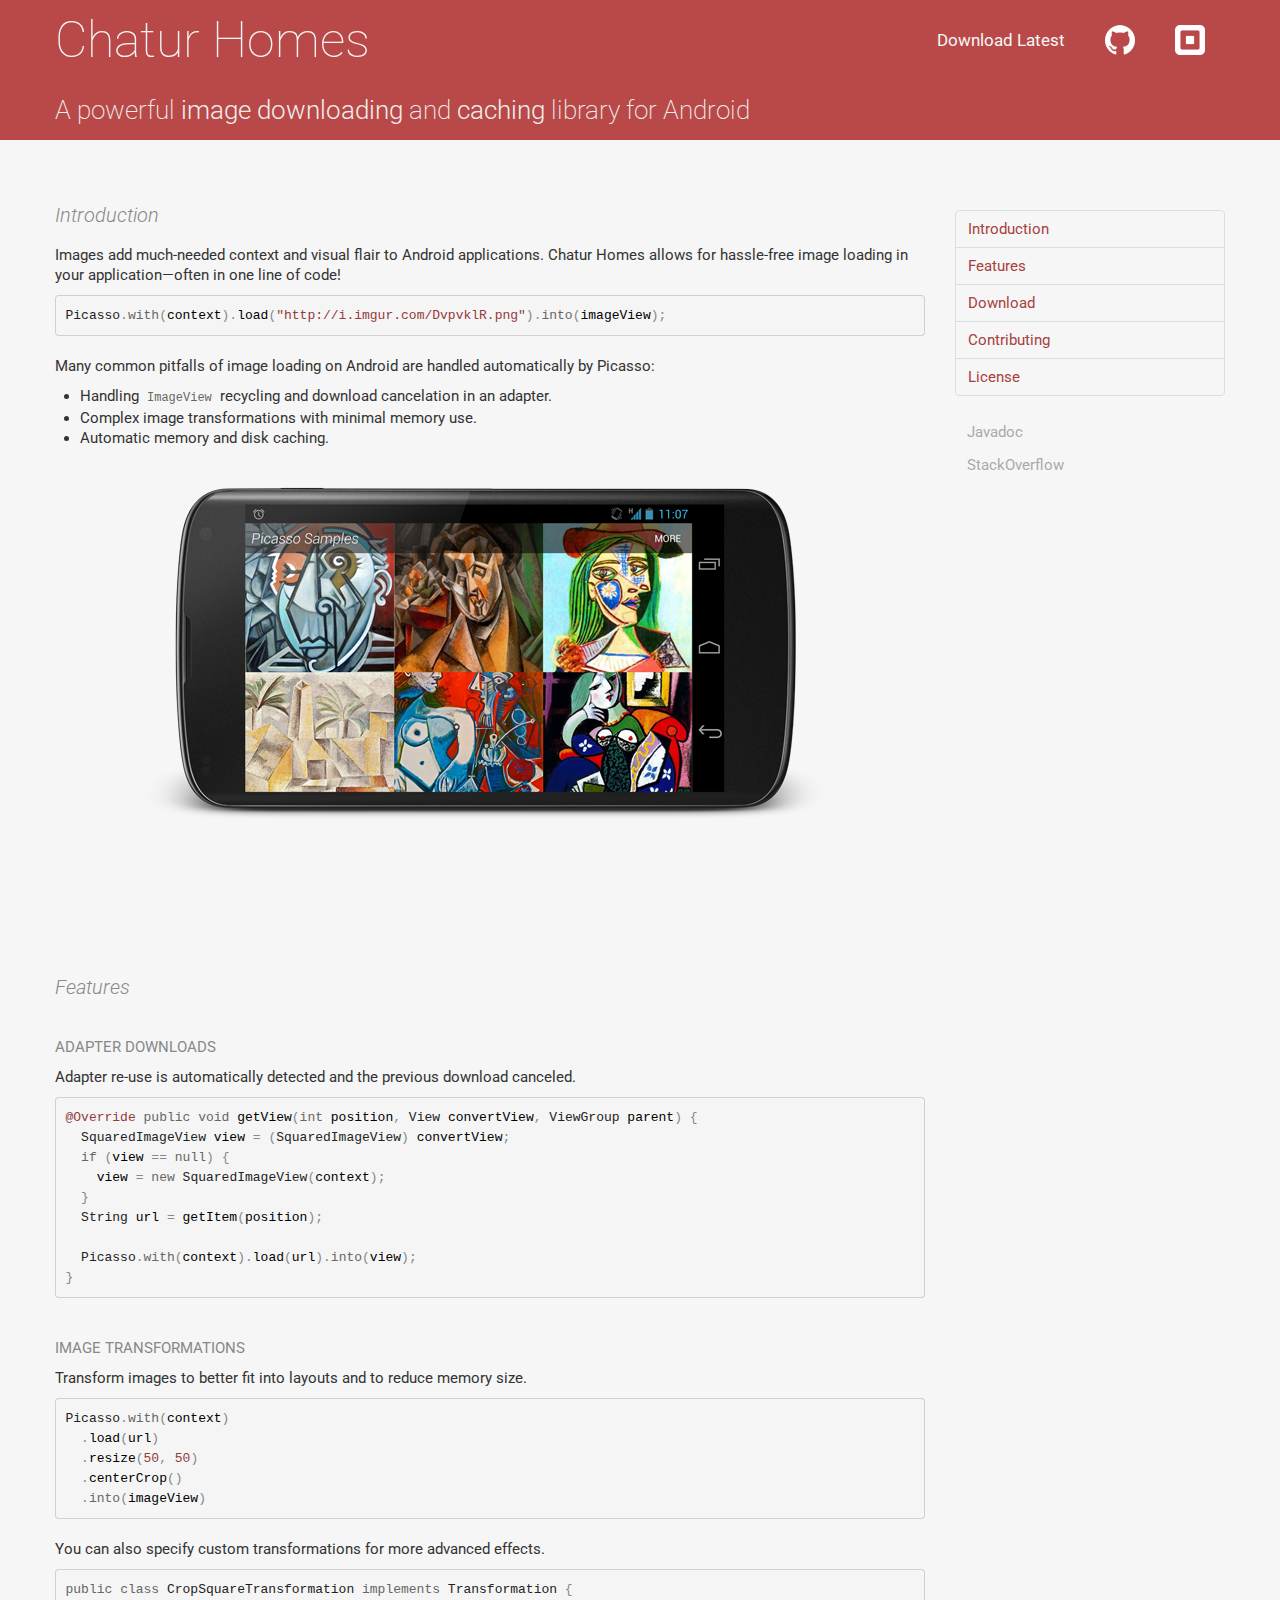
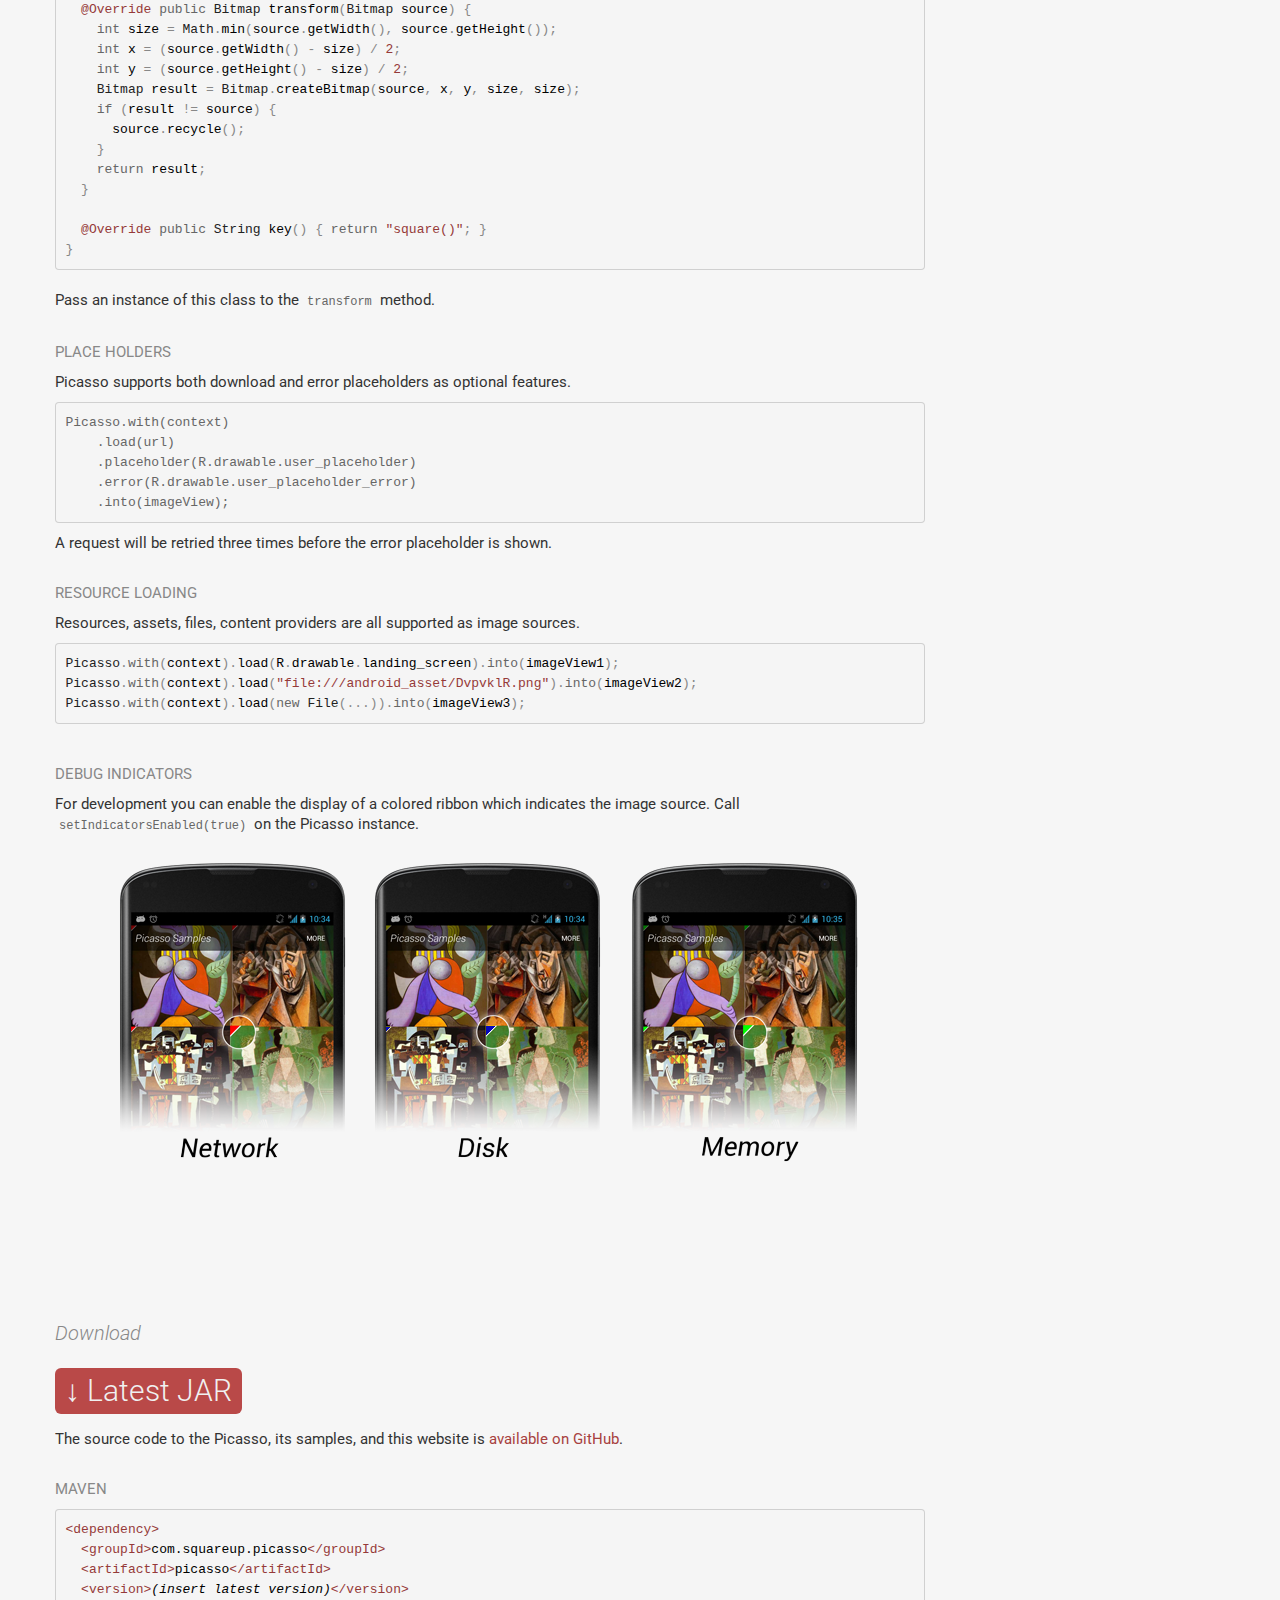
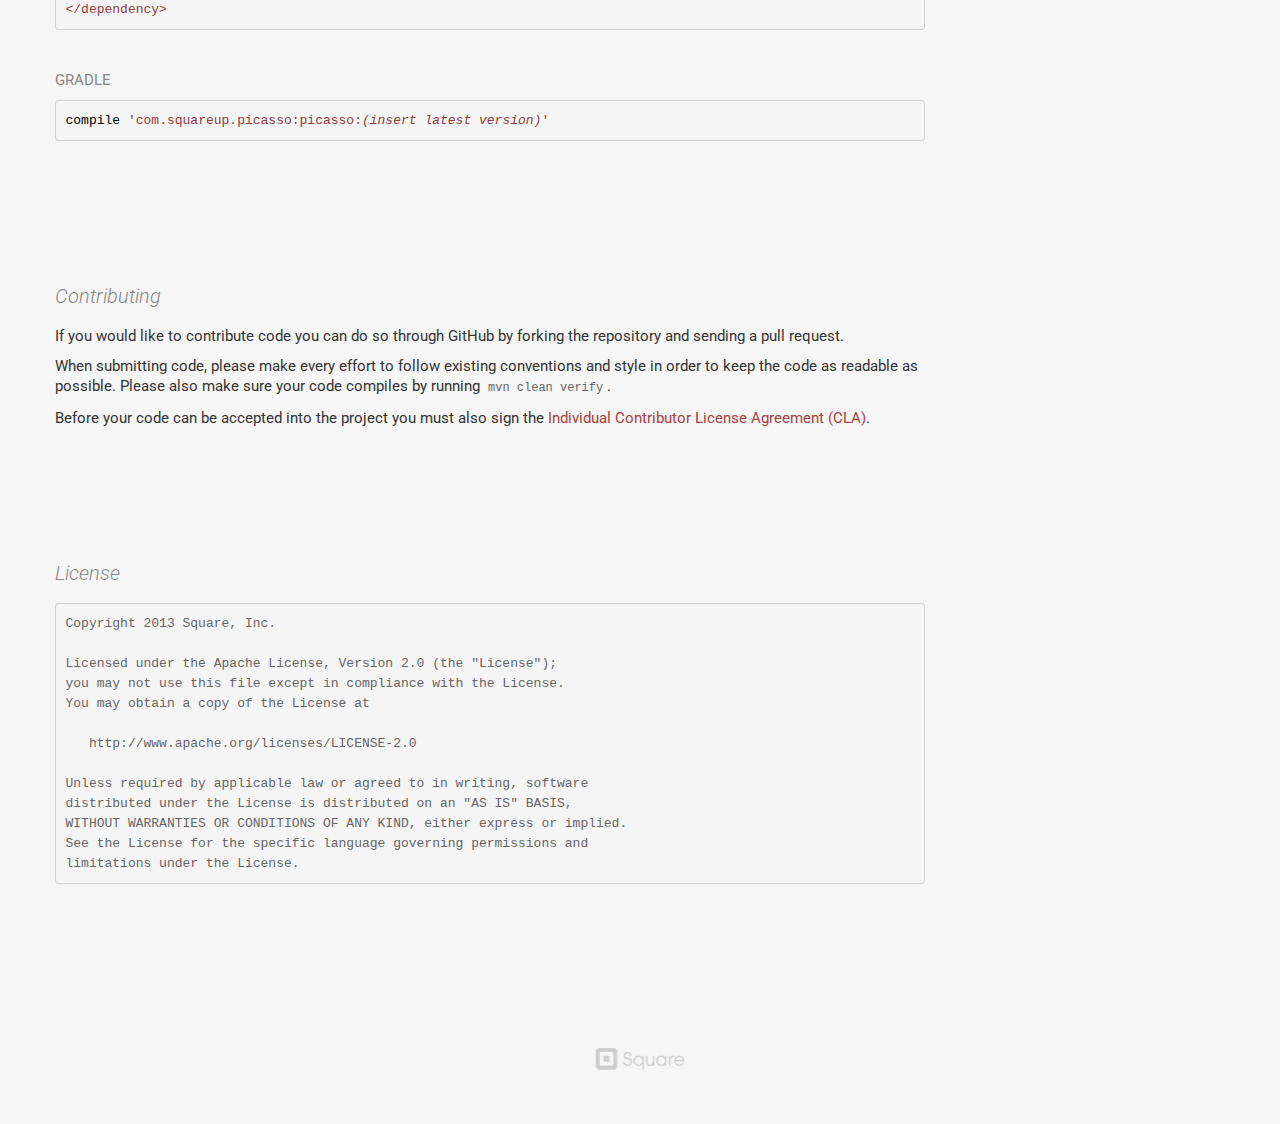
==== index.html @ 468bf944 "Text changes" ====
<!DOCTYPE html>
<html lang="en">
  <head>
    <meta charset="utf-8">
    <title>Chatur Homes</title>
    <meta name="viewport" content="width=device-width, initial-scale=1.0">
    <meta name="description" content="Home automation and home security Integrator in Bangalore">
    <link href="static/bootstrap-combined.min.css" rel="stylesheet">
    <link href="static/app.css" rel="stylesheet">
    <link href="static/app-theme.css" rel="stylesheet">
    <link href="http://fonts.googleapis.com/css?family=Roboto:400,300italic,100,100italic,300" rel="stylesheet" type="text/css">
    <!--[if lt IE 9]><script src="static/html5shiv.min.js"></script><![endif]-->
  </head>
  <body data-target=".content-nav">
    <header>
      <div class="container">
        <div class="row">
          <div class="span5">
            <h1>Chatur Homes</h1>
          </div>
          <div class="span7">
            <menu>
              <ul>
                <li><a href="#download" class="menu download">Download <span class="version-tag">Latest</span></a></li>
                <li><a href="http://github.com/square/Chatur Homes" data-title="View GitHub Project" class="menu github"><img src="static/icon-github.png" alt="GitHub"/></a></li>
                <li><a href="http://square.github.io/" data-title="Square Open Source Portal" class="menu square"><img src="static/icon-square.png" alt="Square"/></a></li>
              </ul>
            </menu>
          </div>
      </div>
    </header>
    <section id="subtitle">
      <div class="container">
        <div class="row">
          <div class="span12">
            <h2>A powerful <strong>image downloading</strong> and <strong>caching</strong> library for Android</h2>
          </div>
        </div>
      </div>
    </section>
    <section id="body">
      <div class="container">
        <div class="row">
          <div class="span9">
            <h3 id="introduction">Introduction</h3>
            <p>Images add much-needed context and visual flair to Android applications. Chatur Homes allows for hassle-free image loading in your application&mdash;often in one line of code!</p>
            <pre class="prettyprint">Picasso.with(context).load("http://i.imgur.com/DvpvklR.png").into(imageView);</pre>
            <p>Many common pitfalls of image loading on Android are handled automatically by Picasso:</p>
            <ul>
              <li>Handling <code>ImageView</code> recycling and download cancelation in an adapter.</li>
              <li>Complex image transformations with minimal memory use.</li>
              <li>Automatic memory and disk caching.</li>
            </ul>
            <p class="screenshot"><img src="static/sample.png" alt="Sample application screenshot."></p>

            <h3 id="features">Features</h3>

            <h4>Adapter Downloads</h4>
            <p>Adapter re-use is automatically detected and the previous download canceled.</p>
            <pre class="prettyprint">@Override public void getView(int position, View convertView, ViewGroup parent) {
  SquaredImageView view = (SquaredImageView) convertView;
  if (view == null) {
    view = new SquaredImageView(context);
  }
  String url = getItem(position);

  Picasso.with(context).load(url).into(view);
}</pre>

            <h4>Image Transformations</h4>
            <p>Transform images to better fit into layouts and to reduce memory size.</p>
            <pre class="prettyprint">Picasso.with(context)
  .load(url)
  .resize(50, 50)
  .centerCrop()
  .into(imageView)</pre>
            <p>You can also specify custom transformations for more advanced effects.</p>
            <pre class="prettyprint">public class CropSquareTransformation implements Transformation {
  @Override public Bitmap transform(Bitmap source) {
    int size = Math.min(source.getWidth(), source.getHeight());
    int x = (source.getWidth() - size) / 2;
    int y = (source.getHeight() - size) / 2;
    Bitmap result = Bitmap.createBitmap(source, x, y, size, size);
    if (result != source) {
      source.recycle();
    }
    return result;
  }

  @Override public String key() { return "square()"; }
}</pre>
            <p>Pass an instance of this class to the <code>transform</code> method.</p>

            <h4>Place Holders</h4>
            <p>Picasso supports both download and error placeholders as optional features.</p>
            <pre class-"prettyprint">Picasso.with(context)
    .load(url)
    .placeholder(R.drawable.user_placeholder)
    .error(R.drawable.user_placeholder_error)
    .into(imageView);</pre>
            <p>A request will be retried three times before the error placeholder is shown.</p>


            <h4>Resource Loading</h4>
            <p>Resources, assets, files, content providers are all supported as image sources.</p>
            <pre class="prettyprint">Picasso.with(context).load(R.drawable.landing_screen).into(imageView1);
Picasso.with(context).load("file:///android_asset/DvpvklR.png").into(imageView2);
Picasso.with(context).load(new File(...)).into(imageView3);</pre>

            <h4>Debug Indicators</h4>
            <p>For development you can enable the display of a colored ribbon which indicates the image source. Call <code>setIndicatorsEnabled(true)</code> on the Picasso instance.</p>
            <p class="screenshot"><img src="static/debug.png" alt="Debug ribbon indicators"></p>

            <h3 id="download">Download</h3>
            <p><a href="https://search.maven.org/remote_content?g=com.squareup.picasso&a=picasso&v=LATEST" class="dl version-href">&darr; <span class="version-tag">Latest</span> JAR</a></p>
            <p>The source code to the Picasso, its samples, and this website is <a href="http://github.com/square/picasso">available on GitHub</a>.</p>

            <h4>Maven</h4>
            <pre class="prettyprint">&lt;dependency>
  &lt;groupId>com.squareup.picasso&lt;/groupId>
  &lt;artifactId>picasso&lt;/artifactId>
  &lt;version><span class="version pln"><em>(insert latest version)</em></span>&lt;/version>
&lt;/dependency></pre>

            <h4>Gradle</h4>
            <pre class="prettyprint">compile 'com.squareup.picasso:picasso:<span class="version pln"><em>(insert latest version)</em></span>'</pre>

            <h3 id="contributing">Contributing</h3>
            <p>If you would like to contribute code you can do so through GitHub by forking the repository and sending a pull request.</p>
            <p>When submitting code, please make every effort to follow existing conventions and style in order to keep the code as readable as possible. Please also make sure your code compiles by running <code>mvn clean verify</code>.</p>
            <p>Before your code can be accepted into the project you must also sign the <a href="http://squ.re/sign-the-cla">Individual Contributor License Agreement (CLA)</a>.</p>

            <h3 id="license">License</h3>
            <pre>Copyright 2013 Square, Inc.

Licensed under the Apache License, Version 2.0 (the "License");
you may not use this file except in compliance with the License.
You may obtain a copy of the License at

   http://www.apache.org/licenses/LICENSE-2.0

Unless required by applicable law or agreed to in writing, software
distributed under the License is distributed on an "AS IS" BASIS,
WITHOUT WARRANTIES OR CONDITIONS OF ANY KIND, either express or implied.
See the License for the specific language governing permissions and
limitations under the License.</pre>
          </div>
          <div class="span3">
            <div class="content-nav" data-spy="affix" data-offset-top="80">
              <ul class="nav nav-tabs nav-stacked primary">
                <li><a href="#introduction">Introduction</a></li>
                <li><a href="#features">Features</a></li>
                <li><a href="#download">Download</a></li>
                <li><a href="#contributing">Contributing</a></li>
                <li><a href="#license">License</a></li>
              </ul>
              <ul class="nav nav-pills nav-stacked secondary">
                <li><a href="2.x/picasso/">Javadoc</a></li>
                <li><a href="http://stackoverflow.com/questions/tagged/picasso?sort=active">StackOverflow</a></li>
              </ul>
            </div>
          </div>
        </div>
        <div class="row">
          <div class="span12 logo">
            <a href="https://squareup.com"><img src="static/logo-square.png" alt="Square, Inc."/></a>
          </div>
        </div>
      </div>
    </section>
    <script src="http://ajax.googleapis.com/ajax/libs/jquery/1.9.1/jquery.min.js"></script>
    <script src="static/bootstrap.min.js"></script>
    <script src="static/jquery.smooth-scroll.min.js"></script>
    <script src="static/jquery-maven-artifact.min.js"></script>
    <script src="static/prettify.js"></script>
    <script type="text/javascript">
      $(function() {
        // Syntax highlight code blocks.
        prettyPrint();

        // Spy on scroll position for real-time updating of current section.
        $('body').scrollspy();

        // Use smooth-scroll for internal links.
        $('a').smoothScroll();

        // Enable tooltips on the header nav image items.
        $('.menu').tooltip({
          placement: 'bottom',
          trigger: 'hover',
          container: 'body',
          delay: {
            show: 500,
            hide: 0
          }
        });

        // Look up the latest version of the library.
        $.fn.artifactVersion('com.squareup.picasso', 'picasso', function(version, url) {
          $('.version').text(version);
          $('.version-tag').text('v' + version);
          $('.version-href').attr('href', url);
        });
      });
    </script>
  </body>
</html>
---- static/app.css ----
html, body {
  font-family: 'Roboto', sans-serif;
  font-size: 15px;
}
body {
  background-color: #f6f6f6;
  padding-bottom: 50px;
  padding-top: 80px;
}

header {
  min-height: 80px;
  color: #f6f6f6;
  position: fixed;
  top: 0;
  left: 0;
  width: 100%;
  z-index: 99;
}
header h1 {
  margin: 10px 0;
  font-size: 50px;
  line-height: 60px;
  font-weight: 100;
  text-rendering: auto;
}
header menu {
  margin: 20px 0 0;
  padding: 0;
  height: 40px;
}
header menu ul {
  margin: 0;
  padding: 0;
  float: right;
}
header menu li {
  list-style: none;
  float: left;
  margin: 0;
  padding: 0;
}
header menu li a {
  display: inline-block;
  height: 40px;
  font-size: 17px;
  line-height: 40px;
  padding: 0 20px;
  color: #f6f6f6;
}
header menu li a:hover {
  color: #f6f6f6;
  text-decoration: none;
}
header menu li a img {
  margin: 0;
  padding: 5px 0;
  vertical-align: bottom;
  width: 30px;
  height: 30px;
}

#subtitle {
  position: absolute;
  top: 80px;
  left: 0;
  width: 100%;
}
h2 {
  font-weight: 200;
  font-size: 26px;
  line-height: 30px;
  padding: 15px 0;
  margin: 0;
  color: #eee;
}
h2 strong {
  font-weight: 300;
}

a.dl {
  font-weight: 300;
  font-size: 30px;
  line-height: 40px;
  padding: 3px 10px;
  display: inline-block;
  border-radius: 6px;
  color: #f0f0f0;
  margin: 5px 0;
}
a.dl:hover {
  color: #f0f0f0;
  text-decoration: none;
}

.content-nav {
  margin-top: 130px;
  width: 220px;
}
.content-nav.affix {
  top: 0;
}
.content-nav li.active a, .content-nav li.active a:hover {
  background-color: transparent;
  color: #555;
  border-left-width: 2px;
}
.content-nav .secondary a {
  color: #aaa;
}
.content-nav .secondary a:hover {
  color: #888;
}

h3 {
  font-weight: 300;
  font-style: italic;
  color: #888;
  font-size: 20px;
  padding-top: 115px;
  margin-top: 0;
}

h4 {
  font-weight: 400;
  text-transform: uppercase;
  color: #888;
  font-size: 15px;
  padding-top: 20px;
}

p.license {
  font-family: fixed-width;
}

.row .logo {
  text-align: center;
  margin-top: 150px;
}
.row .logo img {
  height: 30px;
}

pre, code {
  color: #666;
}
code {
  border: 0;
  background-color: transparent;
}

.screenshot {
  text-align: center;
}

/* Widescreen desktop. */
@media (min-width: 1200px) {
  .content-nav {
    width: 270px;
  }
}

/* Smaller width browser, tablets. */
@media (max-width: 979px) {
  .content-nav {
    width: 166px;
  }
}

/* One-column mobile display. */
@media (max-width: 767px) {
  header {
    position: absolute;
    top: 0;
    left: 0;
    width: 100%;
    padding-left: 20px;
  }
  header menu {
    display: none;
  }
  #subtitle {
    position: absolute;
    top: 80px;
    left: 0;
    width: 100%;
    padding-left: 20px;
  }
  .content-nav {
    display: none;
  }
}
---- static/app-theme.css ----
/* http://www.colorhexa.com/b94948 */

/*** Primary ***/

header,
#subtitle,
a.dl {
  background-color: #b94948;
}

.content-nav li.active a,
.content-nav li.active a:hover {
  border-left-color: #b94948;
}

/*** One step left on the monochromatic scale ***/

header menu li a:hover,
a.dl:hover {
  background-color: #a74140;
}
a {
  color: #a74140;
}

/*** Three steps left on the monochromatic scale ***/

a:hover {
  color: #833332;
}


/****************************************************************\
 **** Syntax highlighting styles ********************************
\****************************************************************/

.pln { color: #000; }
.str { color: #953a39; }
.kwd { color: #666; }
.com { color: #953a39; }
.typ { color: #222; }
.lit { color: #953a39; }
.pun { color: #888; }
.opn { color: #888; }
.clo { color: #888; }
.tag { color: #953a39; }
.atn { color: #606; }
.atv { color: #080; }
.dec { color: #606; }
.var { color: #606; }
.fun { color: #f00; }
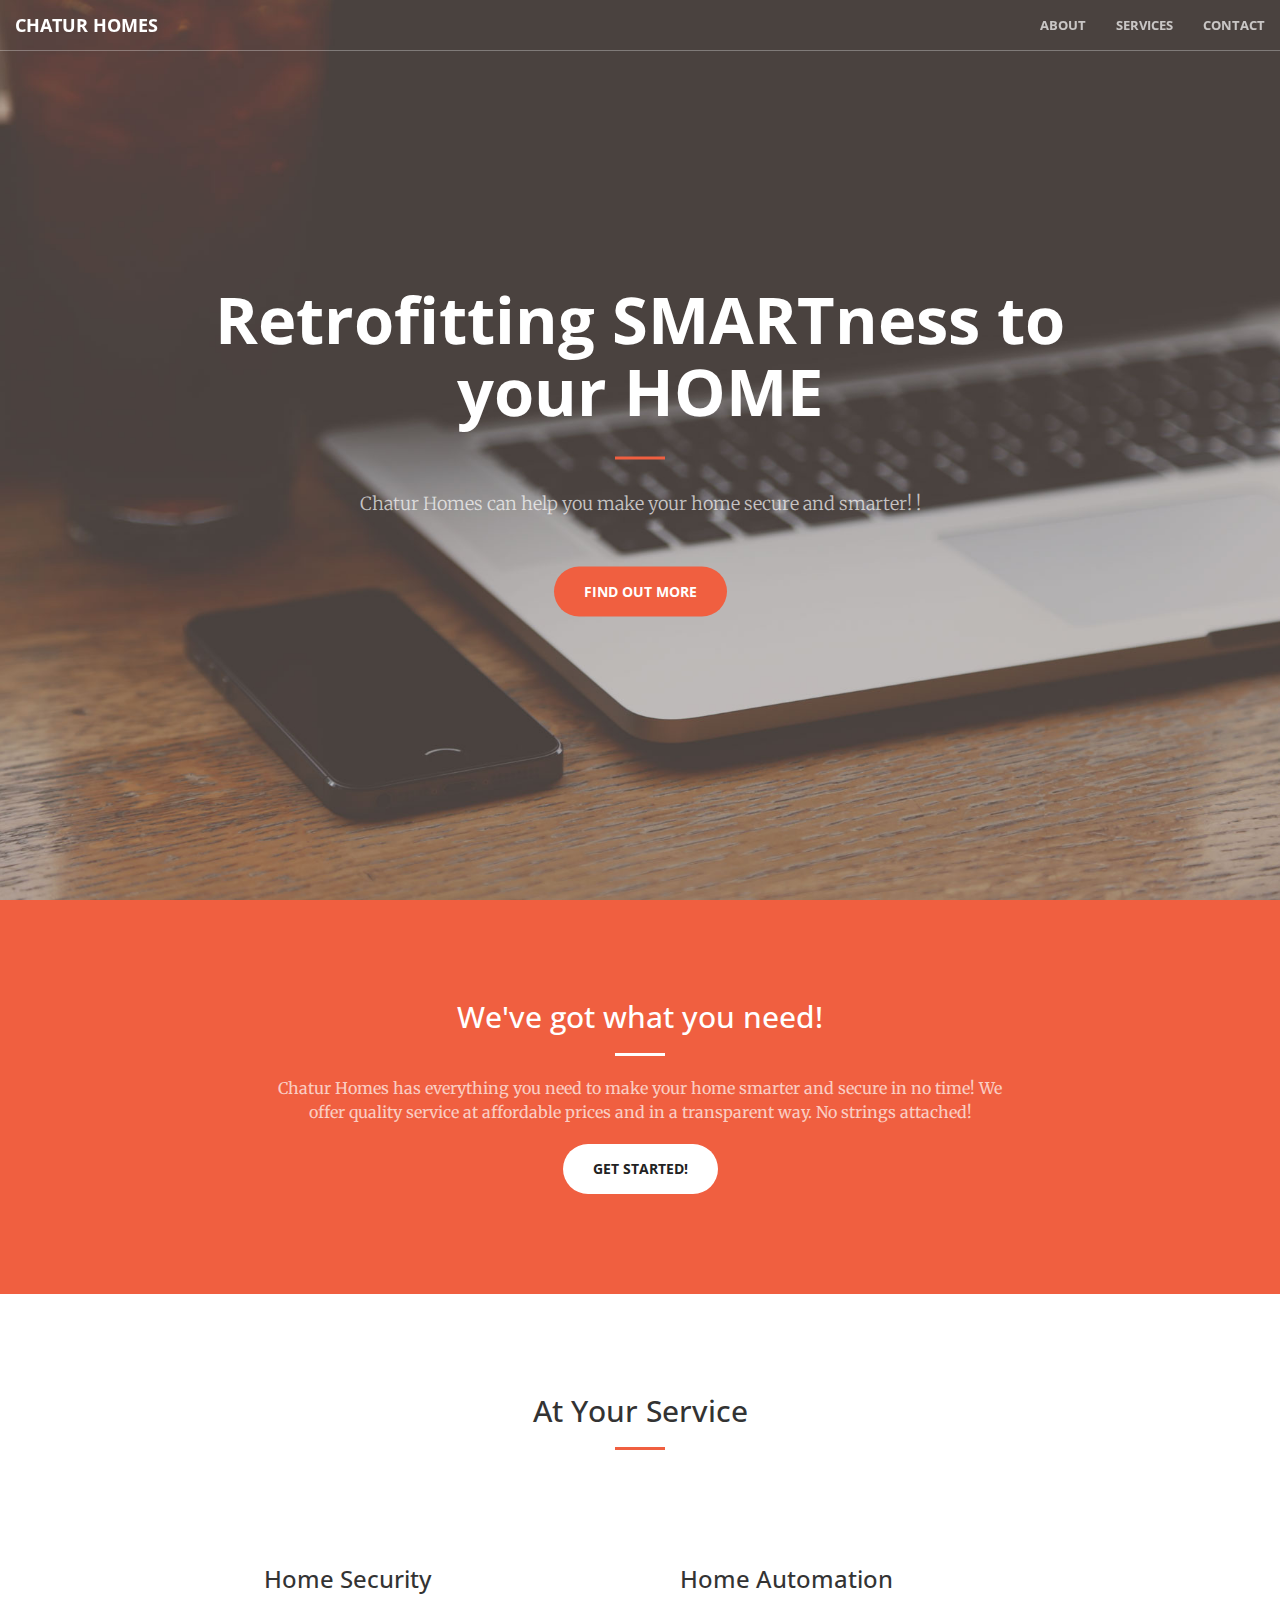
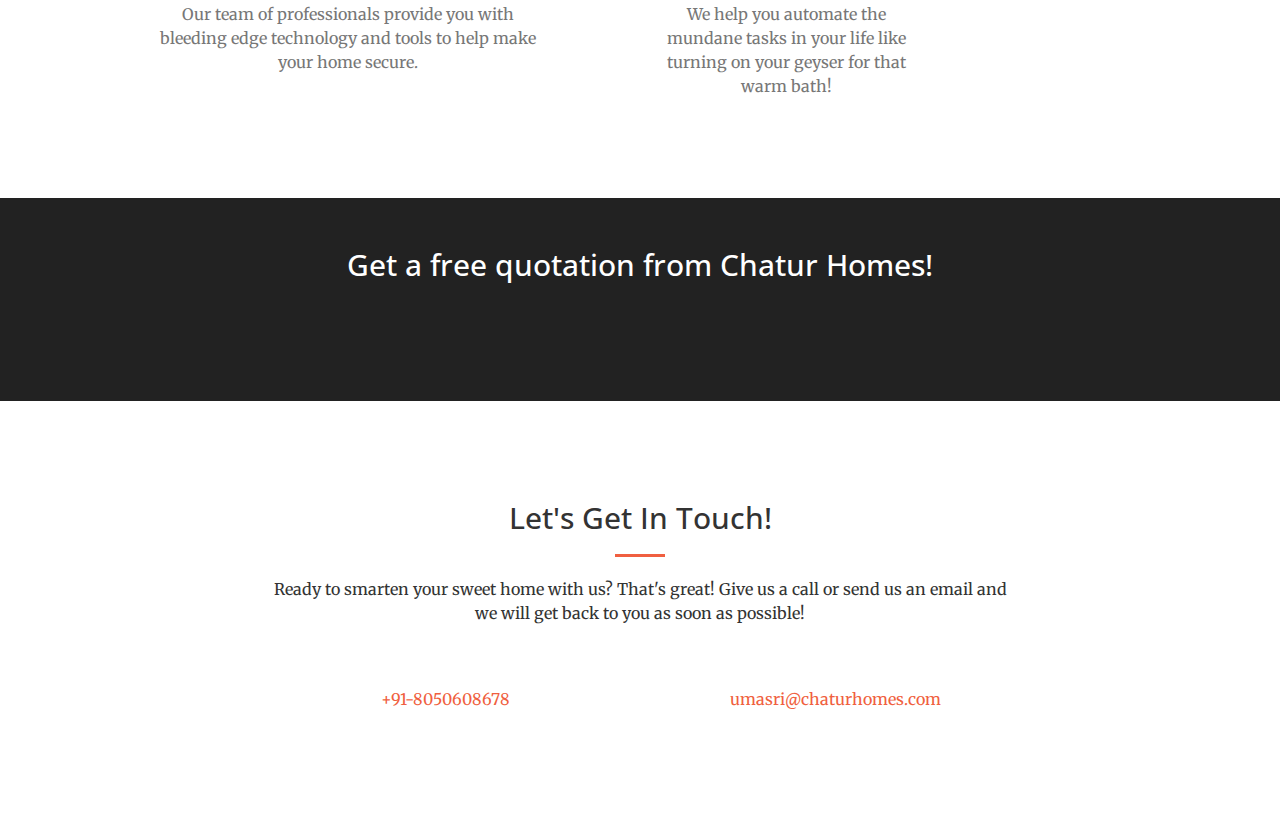
==== commit 03b92aa9: "New version of the site" ====
--- a/index.html
+++ b/index.html
@@ -1,207 +1,283 @@
 <!DOCTYPE html>
 <html lang="en">
-  <head>
+
+<head>
+
     <meta charset="utf-8">
+    <meta http-equiv="X-UA-Compatible" content="IE=edge">
+    <meta name="viewport" content="width=device-width, initial-scale=1">
+    <meta name="description" content="Home automation and home security Integrator in Bangalore East">
+    <meta name="author" content="">
+
     <title>Chatur Homes</title>
-    <meta name="viewport" content="width=device-width, initial-scale=1.0">
-    <meta name="description" content="Home automation and home security Integrator in Bangalore">
-    <link href="static/bootstrap-combined.min.css" rel="stylesheet">
-    <link href="static/app.css" rel="stylesheet">
-    <link href="static/app-theme.css" rel="stylesheet">
-    <link href="http://fonts.googleapis.com/css?family=Roboto:400,300italic,100,100italic,300" rel="stylesheet" type="text/css">
-    <!--[if lt IE 9]><script src="static/html5shiv.min.js"></script><![endif]-->
-  </head>
-  <body data-target=".content-nav">
+
+    <!-- Bootstrap Core CSS -->
+    <link rel="stylesheet" href="css/bootstrap.min.css" type="text/css">
+
+    <!-- Custom Fonts -->
+    <link href='http://fonts.googleapis.com/css?family=Open+Sans:300italic,400italic,600italic,700italic,800italic,400,300,600,700,800' rel='stylesheet' type='text/css'>
+    <link href='http://fonts.googleapis.com/css?family=Merriweather:400,300,300italic,400italic,700,700italic,900,900italic' rel='stylesheet' type='text/css'>
+    <link rel="stylesheet" href="font-awesome/css/font-awesome.min.css" type="text/css">
+
+    <!-- Plugin CSS -->
+    <link rel="stylesheet" href="css/animate.min.css" type="text/css">
+
+    <!-- Custom CSS -->
+    <link rel="stylesheet" href="css/creative.css" type="text/css">
+
+    <!-- HTML5 Shim and Respond.js IE8 support of HTML5 elements and media queries -->
+    <!-- WARNING: Respond.js doesn't work if you view the page via file:// -->
+    <!--[if lt IE 9]>
+        <script src="https://oss.maxcdn.com/libs/html5shiv/3.7.0/html5shiv.js"></script>
+        <script src="https://oss.maxcdn.com/libs/respond.js/1.4.2/respond.min.js"></script>
+    <![endif]-->
+
+</head>
+
+<body id="page-top">
+
+    <nav id="mainNav" class="navbar navbar-default navbar-fixed-top">
+        <div class="container-fluid">
+            <!-- Brand and toggle get grouped for better mobile display -->
+            <div class="navbar-header">
+                <button type="button" class="navbar-toggle collapsed" data-toggle="collapse" data-target="#bs-example-navbar-collapse-1">
+                    <span class="sr-only">Toggle navigation</span>
+                    <span class="icon-bar"></span>
+                    <span class="icon-bar"></span>
+                    <span class="icon-bar"></span>
+                </button>
+                <a class="navbar-brand page-scroll" href="#page-top">Chatur Homes</a>
+            </div>
+
+            <!-- Collect the nav links, forms, and other content for toggling -->
+            <div class="collapse navbar-collapse" id="bs-example-navbar-collapse-1">
+                <ul class="nav navbar-nav navbar-right">
+                    <li>
+                        <a class="page-scroll" href="#about">About</a>
+                    </li>
+                    <li>
+                        <a class="page-scroll" href="#services">Services</a>
+                    </li>
+                    <li class="hidden">
+                        <a class="page-scroll" href="#portfolio">Portfolio</a>
+                    </li>
+                    <li>
+                        <a class="page-scroll" href="#contact">Contact</a>
+                    </li>
+                </ul>
+            </div>
+            <!-- /.navbar-collapse -->
+        </div>
+        <!-- /.container-fluid -->
+    </nav>
+
     <header>
-      <div class="container">
-        <div class="row">
-          <div class="span5">
-            <h1>Chatur Homes</h1>
-          </div>
-          <div class="span7">
-            <menu>
-              <ul>
-                <li><a href="#download" class="menu download">Download <span class="version-tag">Latest</span></a></li>
-                <li><a href="http://github.com/square/Chatur Homes" data-title="View GitHub Project" class="menu github"><img src="static/icon-github.png" alt="GitHub"/></a></li>
-                <li><a href="http://square.github.io/" data-title="Square Open Source Portal" class="menu square"><img src="static/icon-square.png" alt="Square"/></a></li>
-              </ul>
-            </menu>
-          </div>
-      </div>
+        <div class="header-content">
+            <div class="header-content-inner">
+                <h1>Retrofitting SMARTness to your HOME</h1>
+                <hr>
+                <p>Chatur Homes can help you make your home secure and smarter! !</p>
+                <a href="#about" class="btn btn-primary btn-xl page-scroll">Find Out More</a>
+            </div>
+        </div>
     </header>
-    <section id="subtitle">
-      <div class="container">
-        <div class="row">
-          <div class="span12">
-            <h2>A powerful <strong>image downloading</strong> and <strong>caching</strong> library for Android</h2>
-          </div>
-        </div>
-      </div>
-    </section>
-    <section id="body">
-      <div class="container">
-        <div class="row">
-          <div class="span9">
-            <h3 id="introduction">Introduction</h3>
-            <p>Images add much-needed context and visual flair to Android applications. Chatur Homes allows for hassle-free image loading in your application&mdash;often in one line of code!</p>
-            <pre class="prettyprint">Picasso.with(context).load("http://i.imgur.com/DvpvklR.png").into(imageView);</pre>
-            <p>Many common pitfalls of image loading on Android are handled automatically by Picasso:</p>
-            <ul>
-              <li>Handling <code>ImageView</code> recycling and download cancelation in an adapter.</li>
-              <li>Complex image transformations with minimal memory use.</li>
-              <li>Automatic memory and disk caching.</li>
-            </ul>
-            <p class="screenshot"><img src="static/sample.png" alt="Sample application screenshot."></p>
-
-            <h3 id="features">Features</h3>
-
-            <h4>Adapter Downloads</h4>
-            <p>Adapter re-use is automatically detected and the previous download canceled.</p>
-            <pre class="prettyprint">@Override public void getView(int position, View convertView, ViewGroup parent) {
-  SquaredImageView view = (SquaredImageView) convertView;
-  if (view == null) {
-    view = new SquaredImageView(context);
-  }
-  String url = getItem(position);
-
-  Picasso.with(context).load(url).into(view);
-}</pre>
-
-            <h4>Image Transformations</h4>
-            <p>Transform images to better fit into layouts and to reduce memory size.</p>
-            <pre class="prettyprint">Picasso.with(context)
-  .load(url)
-  .resize(50, 50)
-  .centerCrop()
-  .into(imageView)</pre>
-            <p>You can also specify custom transformations for more advanced effects.</p>
-            <pre class="prettyprint">public class CropSquareTransformation implements Transformation {
-  @Override public Bitmap transform(Bitmap source) {
-    int size = Math.min(source.getWidth(), source.getHeight());
-    int x = (source.getWidth() - size) / 2;
-    int y = (source.getHeight() - size) / 2;
-    Bitmap result = Bitmap.createBitmap(source, x, y, size, size);
-    if (result != source) {
-      source.recycle();
-    }
-    return result;
-  }
-
-  @Override public String key() { return "square()"; }
-}</pre>
-            <p>Pass an instance of this class to the <code>transform</code> method.</p>
-
-            <h4>Place Holders</h4>
-            <p>Picasso supports both download and error placeholders as optional features.</p>
-            <pre class-"prettyprint">Picasso.with(context)
-    .load(url)
-    .placeholder(R.drawable.user_placeholder)
-    .error(R.drawable.user_placeholder_error)
-    .into(imageView);</pre>
-            <p>A request will be retried three times before the error placeholder is shown.</p>
-
-
-            <h4>Resource Loading</h4>
-            <p>Resources, assets, files, content providers are all supported as image sources.</p>
-            <pre class="prettyprint">Picasso.with(context).load(R.drawable.landing_screen).into(imageView1);
-Picasso.with(context).load("file:///android_asset/DvpvklR.png").into(imageView2);
-Picasso.with(context).load(new File(...)).into(imageView3);</pre>
-
-            <h4>Debug Indicators</h4>
-            <p>For development you can enable the display of a colored ribbon which indicates the image source. Call <code>setIndicatorsEnabled(true)</code> on the Picasso instance.</p>
-            <p class="screenshot"><img src="static/debug.png" alt="Debug ribbon indicators"></p>
-
-            <h3 id="download">Download</h3>
-            <p><a href="https://search.maven.org/remote_content?g=com.squareup.picasso&a=picasso&v=LATEST" class="dl version-href">&darr; <span class="version-tag">Latest</span> JAR</a></p>
-            <p>The source code to the Picasso, its samples, and this website is <a href="http://github.com/square/picasso">available on GitHub</a>.</p>
-
-            <h4>Maven</h4>
-            <pre class="prettyprint">&lt;dependency>
-  &lt;groupId>com.squareup.picasso&lt;/groupId>
-  &lt;artifactId>picasso&lt;/artifactId>
-  &lt;version><span class="version pln"><em>(insert latest version)</em></span>&lt;/version>
-&lt;/dependency></pre>
-
-            <h4>Gradle</h4>
-            <pre class="prettyprint">compile 'com.squareup.picasso:picasso:<span class="version pln"><em>(insert latest version)</em></span>'</pre>
-
-            <h3 id="contributing">Contributing</h3>
-            <p>If you would like to contribute code you can do so through GitHub by forking the repository and sending a pull request.</p>
-            <p>When submitting code, please make every effort to follow existing conventions and style in order to keep the code as readable as possible. Please also make sure your code compiles by running <code>mvn clean verify</code>.</p>
-            <p>Before your code can be accepted into the project you must also sign the <a href="http://squ.re/sign-the-cla">Individual Contributor License Agreement (CLA)</a>.</p>
-
-            <h3 id="license">License</h3>
-            <pre>Copyright 2013 Square, Inc.
-
-Licensed under the Apache License, Version 2.0 (the "License");
-you may not use this file except in compliance with the License.
-You may obtain a copy of the License at
-
-   http://www.apache.org/licenses/LICENSE-2.0
-
-Unless required by applicable law or agreed to in writing, software
-distributed under the License is distributed on an "AS IS" BASIS,
-WITHOUT WARRANTIES OR CONDITIONS OF ANY KIND, either express or implied.
-See the License for the specific language governing permissions and
-limitations under the License.</pre>
-          </div>
-          <div class="span3">
-            <div class="content-nav" data-spy="affix" data-offset-top="80">
-              <ul class="nav nav-tabs nav-stacked primary">
-                <li><a href="#introduction">Introduction</a></li>
-                <li><a href="#features">Features</a></li>
-                <li><a href="#download">Download</a></li>
-                <li><a href="#contributing">Contributing</a></li>
-                <li><a href="#license">License</a></li>
-              </ul>
-              <ul class="nav nav-pills nav-stacked secondary">
-                <li><a href="2.x/picasso/">Javadoc</a></li>
-                <li><a href="http://stackoverflow.com/questions/tagged/picasso?sort=active">StackOverflow</a></li>
-              </ul>
-            </div>
-          </div>
-        </div>
-        <div class="row">
-          <div class="span12 logo">
-            <a href="https://squareup.com"><img src="static/logo-square.png" alt="Square, Inc."/></a>
-          </div>
-        </div>
-      </div>
-    </section>
-    <script src="http://ajax.googleapis.com/ajax/libs/jquery/1.9.1/jquery.min.js"></script>
-    <script src="static/bootstrap.min.js"></script>
-    <script src="static/jquery.smooth-scroll.min.js"></script>
-    <script src="static/jquery-maven-artifact.min.js"></script>
-    <script src="static/prettify.js"></script>
-    <script type="text/javascript">
-      $(function() {
-        // Syntax highlight code blocks.
-        prettyPrint();
-
-        // Spy on scroll position for real-time updating of current section.
-        $('body').scrollspy();
-
-        // Use smooth-scroll for internal links.
-        $('a').smoothScroll();
-
-        // Enable tooltips on the header nav image items.
-        $('.menu').tooltip({
-          placement: 'bottom',
-          trigger: 'hover',
-          container: 'body',
-          delay: {
-            show: 500,
-            hide: 0
-          }
-        });
-
-        // Look up the latest version of the library.
-        $.fn.artifactVersion('com.squareup.picasso', 'picasso', function(version, url) {
-          $('.version').text(version);
-          $('.version-tag').text('v' + version);
-          $('.version-href').attr('href', url);
-        });
-      });
-    </script>
-  </body>
+
+    <section class="bg-primary" id="about">
+        <div class="container">
+            <div class="row">
+                <div class="col-lg-8 col-lg-offset-2 text-center">
+                    <h2 class="section-heading">We've got what you need!</h2>
+                    <hr class="light">
+                    <p class="text-faded">Chatur Homes has everything you need to make your home smarter and secure in no time! We offer quality service at affordable prices and in a transparent way. No strings attached!</p>
+                    <a href="#contact" class="btn btn-default btn-xl page-scroll">Get Started!</a>
+                </div>
+            </div>
+        </div>
+    </section>
+
+    <section id="services">
+        <div class="container">
+            <div class="row">
+                <div class="col-lg-12 text-center">
+                    <h2 class="section-heading">At Your Service</h2>
+                    <hr class="primary">
+                </div>
+            </div>
+        </div>
+        <div class="container">
+            <div class="row">
+                <div class="col-lg-6 col-md-6 text-center">
+                    <div class="service-box">
+                        <i class="fa fa-4x fa-shield wow bounceIn text-primary"></i>
+                        <h3>Home Security</h3>
+                        <p class="text-muted">Our team of professionals provide you with bleeding edge technology and tools to help make your home secure.</p>
+                    </div>
+                </div>
+                <div class="col-lg-3 col-md-6 text-center">
+                    <div class="service-box">
+                        <i class="fa fa-4x fa-magic wow bounceIn text-primary" data-wow-delay=".1s"></i>
+                        <h3>Home Automation</h3>
+                        <p class="text-muted">We help you automate the mundane tasks in your life like turning on your geyser for that warm bath!</p>
+                    </div>
+                </div>
+                <div class="col-lg-3 col-md-6 text-center hidden">
+                    <div class="service-box">
+                        <i class="fa fa-4x fa-newspaper-o wow bounceIn text-primary" data-wow-delay=".2s"></i>
+                        <h3>Up to Date</h3>
+                        <p class="text-muted">We update dependencies to keep things fresh.</p>
+                    </div>
+                </div>
+                <div class="col-lg-3 col-md-6 text-center hidden">
+                    <div class="service-box">
+                        <i class="fa fa-4x fa-heart wow bounceIn text-primary" data-wow-delay=".3s"></i>
+                        <h3>Made with Love</h3>
+                        <p class="text-muted">You have to make your websites with love these days!</p>
+                    </div>
+                </div>
+            </div>
+        </div>
+    </section>
+
+    <section class="no-padding hidden" id="portfolio">
+        <div class="container-fluid">
+            <div class="row no-gutter">
+                <div class="col-lg-4 col-sm-6">
+                    <a href="#" class="portfolio-box">
+                        <img src="img/portfolio/1.jpg" class="img-responsive" alt="">
+                        <div class="portfolio-box-caption">
+                            <div class="portfolio-box-caption-content">
+                                <div class="project-category text-faded">
+                                    Category
+                                </div>
+                                <div class="project-name">
+                                    Project Name
+                                </div>
+                            </div>
+                        </div>
+                    </a>
+                </div>
+                <div class="col-lg-4 col-sm-6">
+                    <a href="#" class="portfolio-box">
+                        <img src="img/portfolio/2.jpg" class="img-responsive" alt="">
+                        <div class="portfolio-box-caption">
+                            <div class="portfolio-box-caption-content">
+                                <div class="project-category text-faded">
+                                    Category
+                                </div>
+                                <div class="project-name">
+                                    Project Name
+                                </div>
+                            </div>
+                        </div>
+                    </a>
+                </div>
+                <div class="col-lg-4 col-sm-6">
+                    <a href="#" class="portfolio-box">
+                        <img src="img/portfolio/3.jpg" class="img-responsive" alt="">
+                        <div class="portfolio-box-caption">
+                            <div class="portfolio-box-caption-content">
+                                <div class="project-category text-faded">
+                                    Category
+                                </div>
+                                <div class="project-name">
+                                    Project Name
+                                </div>
+                            </div>
+                        </div>
+                    </a>
+                </div>
+                <div class="col-lg-4 col-sm-6">
+                    <a href="#" class="portfolio-box">
+                        <img src="img/portfolio/4.jpg" class="img-responsive" alt="">
+                        <div class="portfolio-box-caption">
+                            <div class="portfolio-box-caption-content">
+                                <div class="project-category text-faded">
+                                    Category
+                                </div>
+                                <div class="project-name">
+                                    Project Name
+                                </div>
+                            </div>
+                        </div>
+                    </a>
+                </div>
+                <div class="col-lg-4 col-sm-6">
+                    <a href="#" class="portfolio-box">
+                        <img src="img/portfolio/5.jpg" class="img-responsive" alt="">
+                        <div class="portfolio-box-caption">
+                            <div class="portfolio-box-caption-content">
+                                <div class="project-category text-faded">
+                                    Category
+                                </div>
+                                <div class="project-name">
+                                    Project Name
+                                </div>
+                            </div>
+                        </div>
+                    </a>
+                </div>
+                <div class="col-lg-4 col-sm-6">
+                    <a href="#" class="portfolio-box">
+                        <img src="img/portfolio/6.jpg" class="img-responsive" alt="">
+                        <div class="portfolio-box-caption">
+                            <div class="portfolio-box-caption-content">
+                                <div class="project-category text-faded">
+                                    Category
+                                </div>
+                                <div class="project-name">
+                                    Project Name
+                                </div>
+                            </div>
+                        </div>
+                    </a>
+                </div>
+            </div>
+        </div>
+    </section>
+
+    <aside class="bg-dark">
+        <div class="container text-center">
+            <div class="call-to-action">
+                <h2>Get a free quotation from Chatur Homes!</h2>
+                <a href="tel:+91-8050608678" class="btn btn-default btn-xl wow tada">Call Now!</a>
+            </div>
+        </div>
+    </aside>
+
+    <section id="contact">
+        <div class="container">
+            <div class="row">
+                <div class="col-lg-8 col-lg-offset-2 text-center">
+                    <h2 class="section-heading">Let's Get In Touch!</h2>
+                    <hr class="primary">
+                    <p>Ready to smarten your sweet home with us? That's great! Give us a call or send us an email and we will get back to you as soon as possible!</p>
+                </div>
+                <div class="col-lg-4 col-lg-offset-2 text-center">
+                    <i class="fa fa-phone fa-3x wow bounceIn"></i>
+                    <p><a href="tel:+91-8050608678">+91-8050608678</a></p>
+                </div>
+                <div class="col-lg-4 text-center">
+                    <i class="fa fa-envelope-o fa-3x wow bounceIn" data-wow-delay=".1s"></i>
+                    <p><a href="mailto:umasri@chaturhomes.com">umasri@chaturhomes.com</a></p>
+                </div>
+            </div>
+        </div>
+    </section>
+
+    <!-- jQuery -->
+    <script src="js/jquery.js"></script>
+
+    <!-- Bootstrap Core JavaScript -->
+    <script src="js/bootstrap.min.js"></script>
+
+    <!-- Plugin JavaScript -->
+    <script src="js/jquery.easing.min.js"></script>
+    <script src="js/jquery.fittext.js"></script>
+    <script src="js/wow.min.js"></script>
+
+    <!-- Custom Theme JavaScript -->
+    <script src="js/creative.js"></script>
+
+</body>
+
 </html>
--- a/css/creative.css
+++ b/css/creative.css
@@ -0,0 +1,476 @@
+/*!
+ * Start Bootstrap - Creative Bootstrap Theme (http://startbootstrap.com)
+ * Code licensed under the Apache License v2.0.
+ * For details, see http://www.apache.org/licenses/LICENSE-2.0.
+ */
+
+html,
+body {
+    width: 100%;
+    height: 100%;
+}
+
+body {
+    font-family: Merriweather,'Helvetica Neue',Arial,sans-serif;
+}
+
+hr {
+    max-width: 50px;
+    border-color: #f05f40;
+    border-width: 3px;
+}
+
+hr.light {
+    border-color: #fff;
+}
+
+a {
+    color: #f05f40;
+    -webkit-transition: all .35s;
+    -moz-transition: all .35s;
+    transition: all .35s;
+}
+
+a:hover,
+a:focus {
+    color: #eb3812;
+}
+
+h1,
+h2,
+h3,
+h4,
+h5,
+h6 {
+    font-family: 'Open Sans','Helvetica Neue',Arial,sans-serif;
+}
+
+p {
+    margin-bottom: 20px;
+    font-size: 16px;
+    line-height: 1.5;
+}
+
+.bg-primary {
+    background-color: #f05f40;
+}
+
+.bg-dark {
+    color: #fff;
+    background-color: #222;
+}
+
+.text-faded {
+    color: rgba(255,255,255,.7);
+}
+
+section {
+    padding: 100px 0;
+}
+
+aside {
+    padding: 50px 0;
+}
+
+.no-padding {
+    padding: 0;
+}
+
+.navbar-default {
+    border-color: rgba(34,34,34,.05);
+    font-family: 'Open Sans','Helvetica Neue',Arial,sans-serif;
+    background-color: #fff;
+    -webkit-transition: all .35s;
+    -moz-transition: all .35s;
+    transition: all .35s;
+}
+
+.navbar-default .navbar-header .navbar-brand {
+    text-transform: uppercase;
+    font-family: 'Open Sans','Helvetica Neue',Arial,sans-serif;
+    font-weight: 700;
+    color: #f05f40;
+}
+
+.navbar-default .navbar-header .navbar-brand:hover,
+.navbar-default .navbar-header .navbar-brand:focus {
+    color: #eb3812;
+}
+
+.navbar-default .nav > li>a,
+.navbar-default .nav>li>a:focus {
+    text-transform: uppercase;
+    font-size: 13px;
+    font-weight: 700;
+    color: #222;
+}
+
+.navbar-default .nav > li>a:hover,
+.navbar-default .nav>li>a:focus:hover {
+    color: #f05f40;
+}
+
+.navbar-default .nav > li.active>a,
+.navbar-default .nav>li.active>a:focus {
+    color: #f05f40!important;
+    background-color: transparent;
+}
+
+.navbar-default .nav > li.active>a:hover,
+.navbar-default .nav>li.active>a:focus:hover {
+    background-color: transparent;
+}
+
+@media(min-width:768px) {
+    .navbar-default {
+        border-color: rgba(255,255,255,.3);
+        background-color: transparent;
+    }
+
+    .navbar-default .navbar-header .navbar-brand {
+        color: rgba(255,255,255,.7);
+    }
+
+    .navbar-default .navbar-header .navbar-brand:hover,
+    .navbar-default .navbar-header .navbar-brand:focus {
+        color: #fff;
+    }
+
+    .navbar-default .nav > li>a,
+    .navbar-default .nav>li>a:focus {
+        color: rgba(255,255,255,.7);
+    }
+
+    .navbar-default .nav > li>a:hover,
+    .navbar-default .nav>li>a:focus:hover {
+        color: #fff;
+    }
+
+    .navbar-default.affix {
+        border-color: rgba(34,34,34,.05);
+        background-color: #fff;
+    }
+
+    .navbar-default.affix .navbar-header .navbar-brand {
+        font-size: 14px;
+        color: #f05f40;
+    }
+
+    .navbar-default.affix .navbar-header .navbar-brand:hover,
+    .navbar-default.affix .navbar-header .navbar-brand:focus {
+        color: #eb3812;
+    }
+
+    .navbar-default.affix .nav > li>a,
+    .navbar-default.affix .nav>li>a:focus {
+        color: #222;
+    }
+
+    .navbar-default.affix .nav > li>a:hover,
+    .navbar-default.affix .nav>li>a:focus:hover {
+        color: #f05f40;
+    }
+}
+
+header {
+    position: relative;
+    width: 100%;
+    min-height: auto;
+    text-align: center;
+    color: #fff;
+    background-image: url(../img/header.jpg);
+    background-position: center;
+    -webkit-background-size: cover;
+    -moz-background-size: cover;
+    background-size: cover;
+    -o-background-size: cover;
+}
+
+header .header-content {
+    position: relative;
+    width: 100%;
+    padding: 100px 15px;
+    text-align: center;
+}
+
+header .header-content .header-content-inner h1 {
+    margin-top: 0;
+    margin-bottom: 0;
+    #text-transform: uppercase;
+    font-weight: 700;
+}
+
+header .header-content .header-content-inner hr {
+    margin: 30px auto;
+}
+
+header .header-content .header-content-inner p {
+    margin-bottom: 50px;
+    font-size: 16px;
+    font-weight: 300;
+    color: rgba(255,255,255,.7);
+}
+
+@media(min-width:768px) {
+    header {
+        min-height: 100%;
+    }
+
+    header .header-content {
+        position: absolute;
+        top: 50%;
+        padding: 0 50px;
+        -webkit-transform: translateY(-50%);
+        -ms-transform: translateY(-50%);
+        transform: translateY(-50%);
+    }
+
+    header .header-content .header-content-inner {
+        margin-right: auto;
+        margin-left: auto;
+        max-width: 1000px;
+    }
+
+    header .header-content .header-content-inner p {
+        margin-right: auto;
+        margin-left: auto;
+        max-width: 80%;
+        font-size: 18px;
+    }
+}
+
+.section-heading {
+    margin-top: 0;
+}
+
+.service-box {
+    margin: 50px auto 0;
+    max-width: 400px;
+}
+
+@media(min-width:992px) {
+    .service-box {
+        margin: 20px auto 0;
+    }
+}
+
+.service-box p {
+    margin-bottom: 0;
+}
+
+.portfolio-box {
+    display: block;
+    position: relative;
+    margin: 0 auto;
+    max-width: 650px;
+}
+
+.portfolio-box .portfolio-box-caption {
+    display: block;
+    position: absolute;
+    bottom: 0;
+    width: 100%;
+    height: 100%;
+    text-align: center;
+    color: #fff;
+    opacity: 0;
+    background: rgba(240,95,64,.9);
+    -webkit-transition: all .35s;
+    -moz-transition: all .35s;
+    transition: all .35s;
+}
+
+.portfolio-box .portfolio-box-caption .portfolio-box-caption-content {
+    position: absolute;
+    top: 50%;
+    width: 100%;
+    text-align: center;
+    transform: translateY(-50%);
+}
+
+.portfolio-box .portfolio-box-caption .portfolio-box-caption-content .project-category,
+.portfolio-box .portfolio-box-caption .portfolio-box-caption-content .project-name {
+    padding: 0 15px;
+    font-family: 'Open Sans','Helvetica Neue',Arial,sans-serif;
+}
+
+.portfolio-box .portfolio-box-caption .portfolio-box-caption-content .project-category {
+    text-transform: uppercase;
+    font-size: 14px;
+    font-weight: 600;
+}
+
+.portfolio-box .portfolio-box-caption .portfolio-box-caption-content .project-name {
+    font-size: 18px;
+}
+
+.portfolio-box:hover .portfolio-box-caption {
+    opacity: 1;
+}
+
+@media(min-width:768px) {
+    .portfolio-box .portfolio-box-caption .portfolio-box-caption-content .project-category {
+        font-size: 16px;
+    }
+
+    .portfolio-box .portfolio-box-caption .portfolio-box-caption-content .project-name {
+        font-size: 22px;
+    }
+}
+
+.call-to-action h2 {
+    margin: 0 auto 20px;
+}
+
+.text-primary {
+    color: #f05f40;
+}
+
+.no-gutter > [class*=col-] {
+    padding-right: 0;
+    padding-left: 0;
+}
+
+.btn-default {
+    border-color: #fff;
+    color: #222;
+    background-color: #fff;
+    -webkit-transition: all .35s;
+    -moz-transition: all .35s;
+    transition: all .35s;
+}
+
+.btn-default:hover,
+.btn-default:focus,
+.btn-default.focus,
+.btn-default:active,
+.btn-default.active,
+.open > .dropdown-toggle.btn-default {
+    border-color: #ededed;
+    color: #222;
+    background-color: #f2f2f2;
+}
+
+.btn-default:active,
+.btn-default.active,
+.open > .dropdown-toggle.btn-default {
+    background-image: none;
+}
+
+.btn-default.disabled,
+.btn-default[disabled],
+fieldset[disabled] .btn-default,
+.btn-default.disabled:hover,
+.btn-default[disabled]:hover,
+fieldset[disabled] .btn-default:hover,
+.btn-default.disabled:focus,
+.btn-default[disabled]:focus,
+fieldset[disabled] .btn-default:focus,
+.btn-default.disabled.focus,
+.btn-default[disabled].focus,
+fieldset[disabled] .btn-default.focus,
+.btn-default.disabled:active,
+.btn-default[disabled]:active,
+fieldset[disabled] .btn-default:active,
+.btn-default.disabled.active,
+.btn-default[disabled].active,
+fieldset[disabled] .btn-default.active {
+    border-color: #fff;
+    background-color: #fff;
+}
+
+.btn-default .badge {
+    color: #fff;
+    background-color: #222;
+}
+
+.btn-primary {
+    border-color: #f05f40;
+    color: #fff;
+    background-color: #f05f40;
+    -webkit-transition: all .35s;
+    -moz-transition: all .35s;
+    transition: all .35s;
+}
+
+.btn-primary:hover,
+.btn-primary:focus,
+.btn-primary.focus,
+.btn-primary:active,
+.btn-primary.active,
+.open > .dropdown-toggle.btn-primary {
+    border-color: #ed431f;
+    color: #fff;
+    background-color: #ee4b28;
+}
+
+.btn-primary:active,
+.btn-primary.active,
+.open > .dropdown-toggle.btn-primary {
+    background-image: none;
+}
+
+.btn-primary.disabled,
+.btn-primary[disabled],
+fieldset[disabled] .btn-primary,
+.btn-primary.disabled:hover,
+.btn-primary[disabled]:hover,
+fieldset[disabled] .btn-primary:hover,
+.btn-primary.disabled:focus,
+.btn-primary[disabled]:focus,
+fieldset[disabled] .btn-primary:focus,
+.btn-primary.disabled.focus,
+.btn-primary[disabled].focus,
+fieldset[disabled] .btn-primary.focus,
+.btn-primary.disabled:active,
+.btn-primary[disabled]:active,
+fieldset[disabled] .btn-primary:active,
+.btn-primary.disabled.active,
+.btn-primary[disabled].active,
+fieldset[disabled] .btn-primary.active {
+    border-color: #f05f40;
+    background-color: #f05f40;
+}
+
+.btn-primary .badge {
+    color: #f05f40;
+    background-color: #fff;
+}
+
+.btn {
+    border: 0;
+    border-radius: 300px;
+    text-transform: uppercase;
+    font-family: 'Open Sans','Helvetica Neue',Arial,sans-serif;
+    font-weight: 700;
+}
+
+.btn-xl {
+    padding: 15px 30px;
+}
+
+::-moz-selection {
+    text-shadow: none;
+    color: #fff;
+    background: #222;
+}
+
+::selection {
+    text-shadow: none;
+    color: #fff;
+    background: #222;
+}
+
+img::selection {
+    color: #fff;
+    background: 0 0;
+}
+
+img::-moz-selection {
+    color: #fff;
+    background: 0 0;
+}
+
+body {
+    webkit-tap-highlight-color: #222;
+}
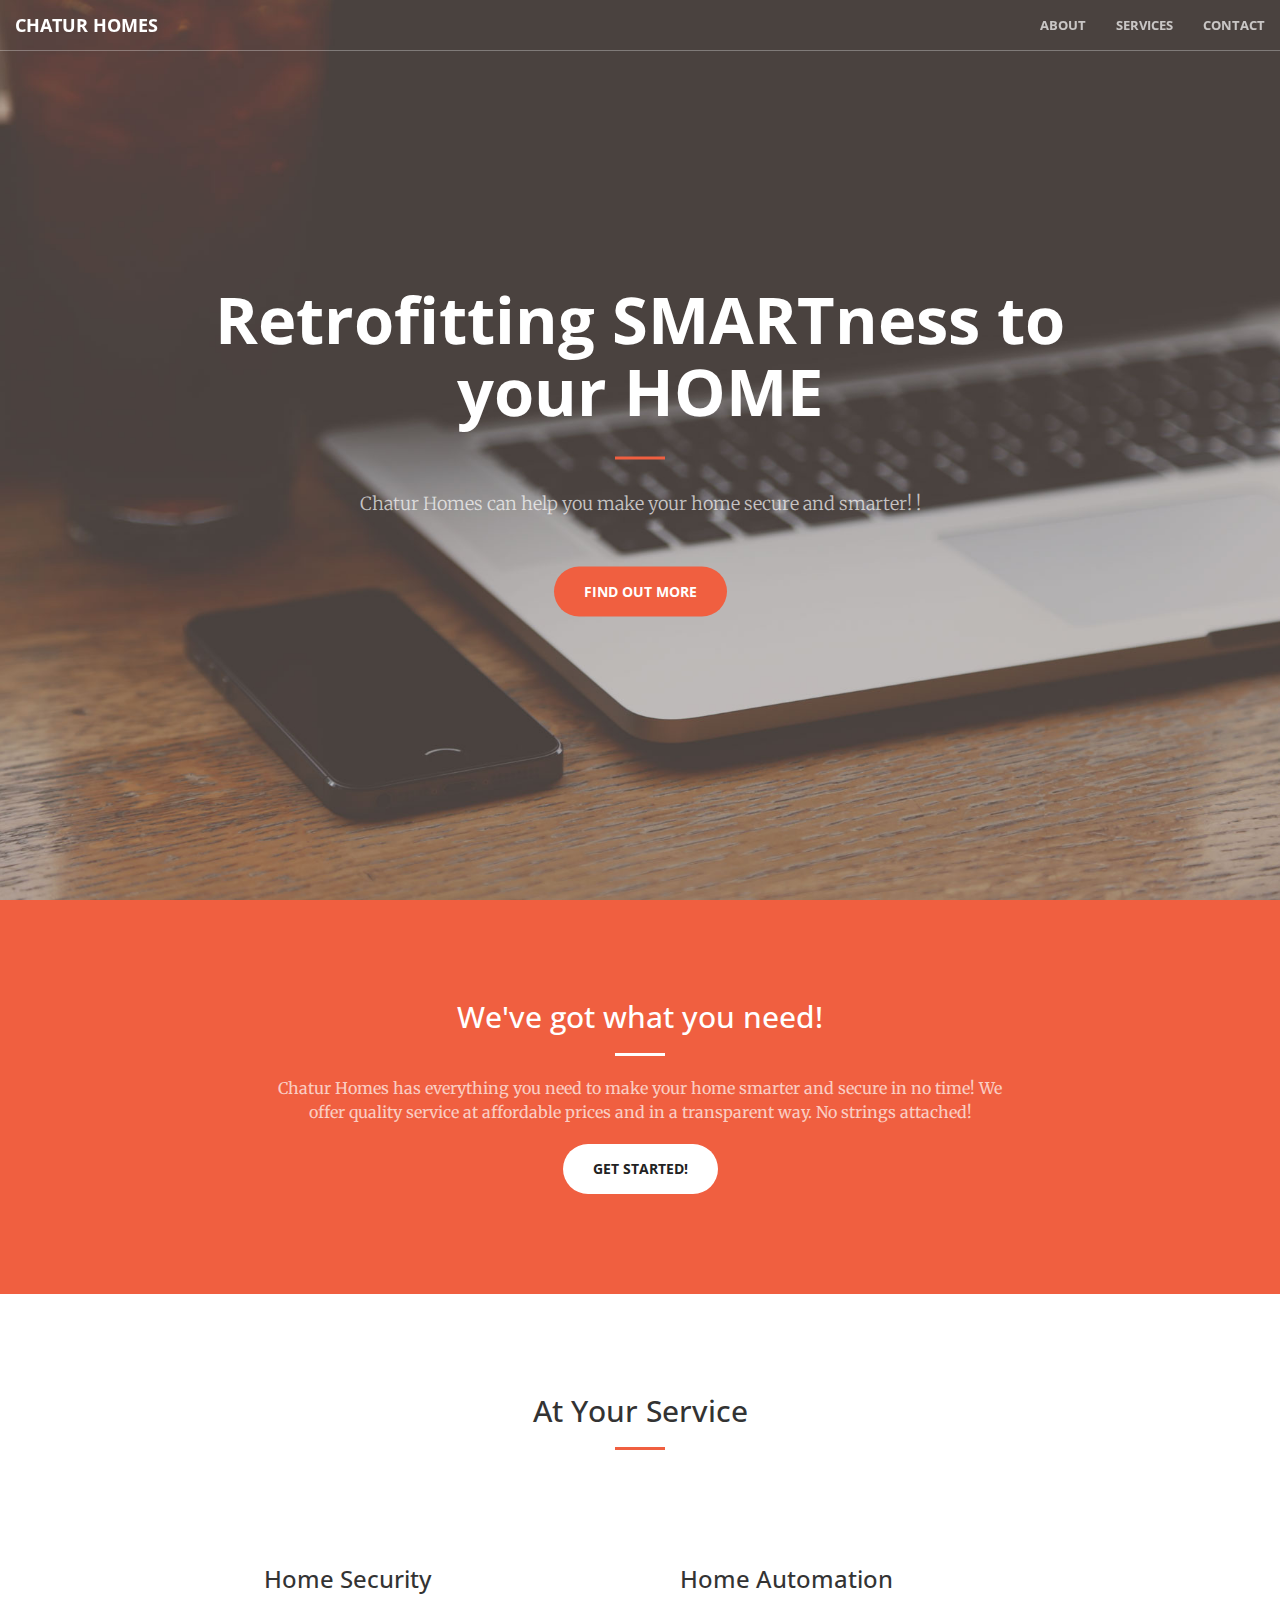
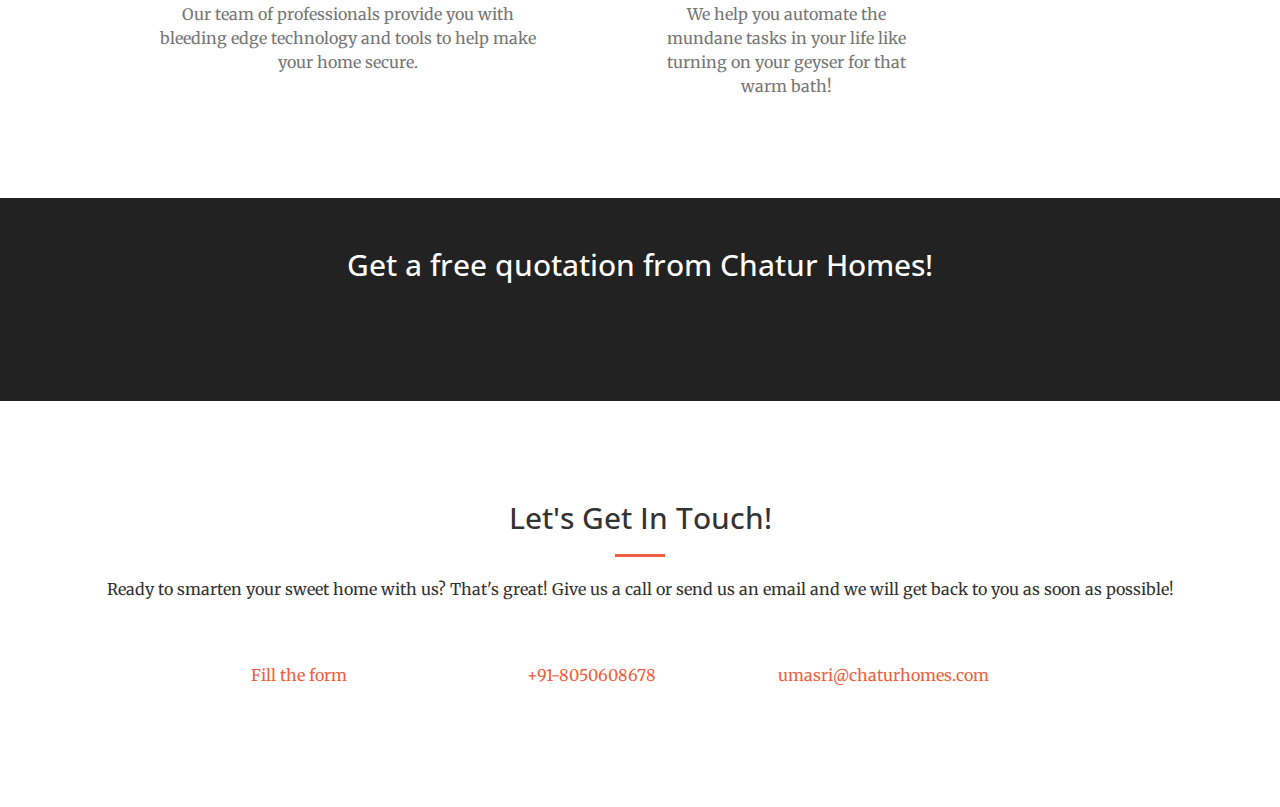
==== commit 01429052: "Changes" ====
--- a/index.html
+++ b/index.html
@@ -247,16 +247,20 @@
     <section id="contact">
         <div class="container">
             <div class="row">
-                <div class="col-lg-8 col-lg-offset-2 text-center">
+                <div class="col-lg-12  text-center">
                     <h2 class="section-heading">Let's Get In Touch!</h2>
                     <hr class="primary">
                     <p>Ready to smarten your sweet home with us? That's great! Give us a call or send us an email and we will get back to you as soon as possible!</p>
                 </div>
-                <div class="col-lg-4 col-lg-offset-2 text-center">
+                <div class="col-lg-offset-1 col-lg-3 text-center">
+                    <i class="fa fa-th-list fa-3x wow bounceIn"></i>
+                    <p><a href="http://goo.gl/forms/evaxZKDgFT6G1yXn2">Fill the form</a></p>
+                </div>
+                <div class="col-lg-3 text-center">
                     <i class="fa fa-phone fa-3x wow bounceIn"></i>
                     <p><a href="tel:+91-8050608678">+91-8050608678</a></p>
                 </div>
-                <div class="col-lg-4 text-center">
+                <div class="col-lg-3 text-center">
                     <i class="fa fa-envelope-o fa-3x wow bounceIn" data-wow-delay=".1s"></i>
                     <p><a href="mailto:umasri@chaturhomes.com">umasri@chaturhomes.com</a></p>
                 </div>
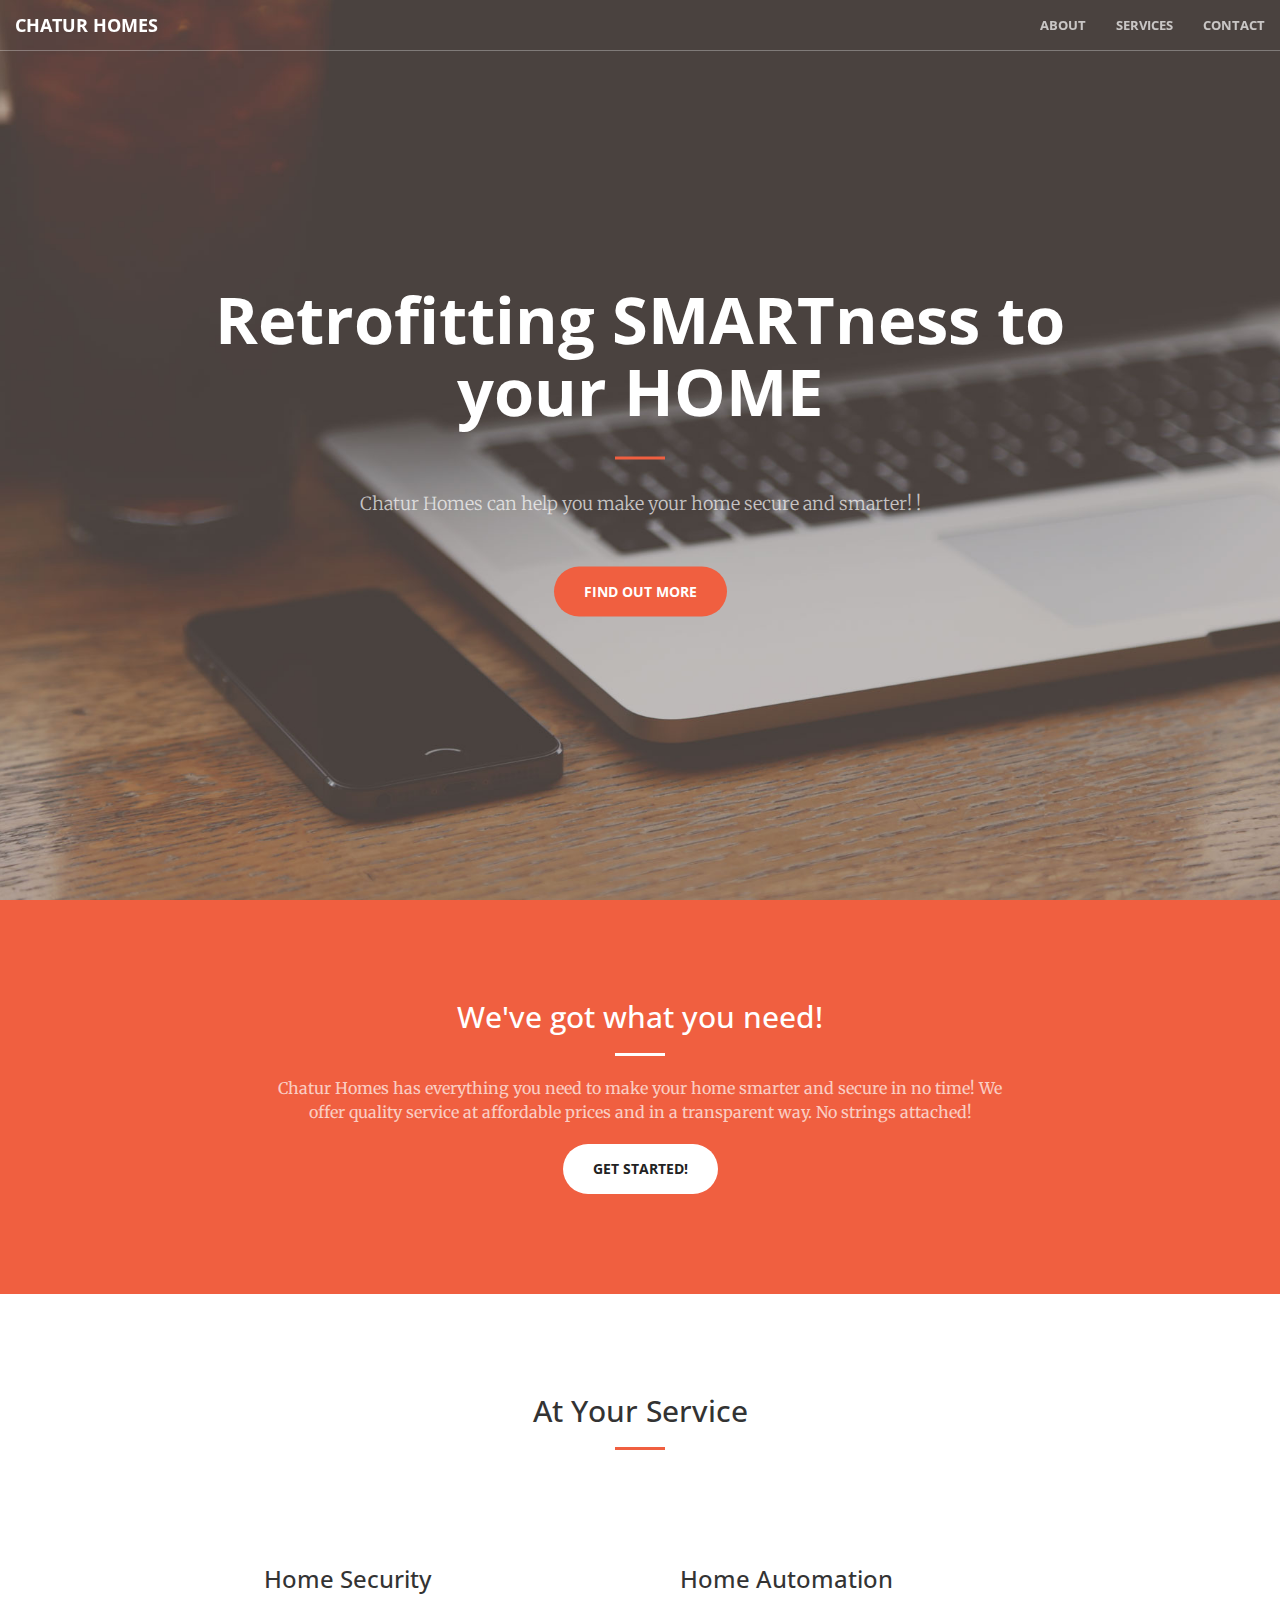
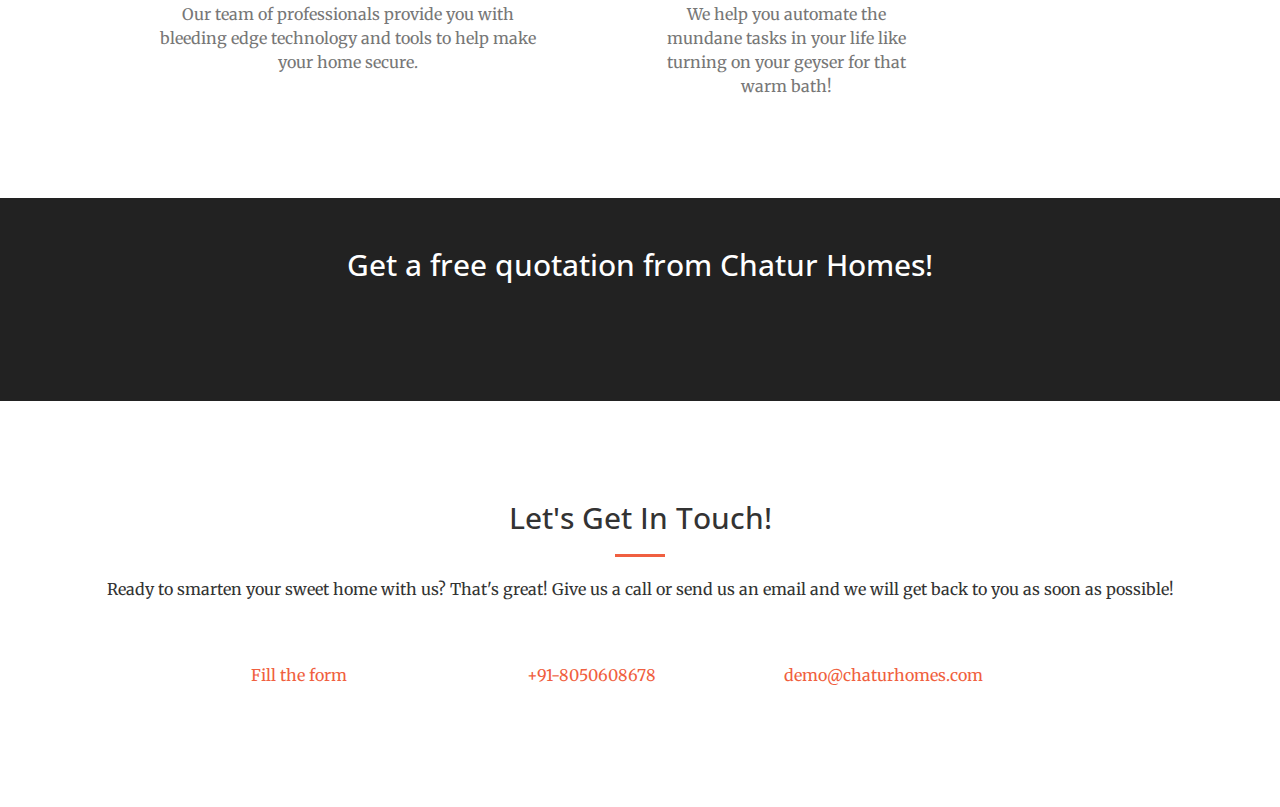
==== commit e64251e3: "Changed email addresses to demo alias" ====
--- a/index.html
+++ b/index.html
@@ -262,7 +262,7 @@
                 </div>
                 <div class="col-lg-3 text-center">
                     <i class="fa fa-envelope-o fa-3x wow bounceIn" data-wow-delay=".1s"></i>
-                    <p><a href="mailto:umasri@chaturhomes.com">umasri@chaturhomes.com</a></p>
+                    <p><a href="mailto:demo@chaturhomes.com">demo@chaturhomes.com</a></p>
                 </div>
             </div>
         </div>
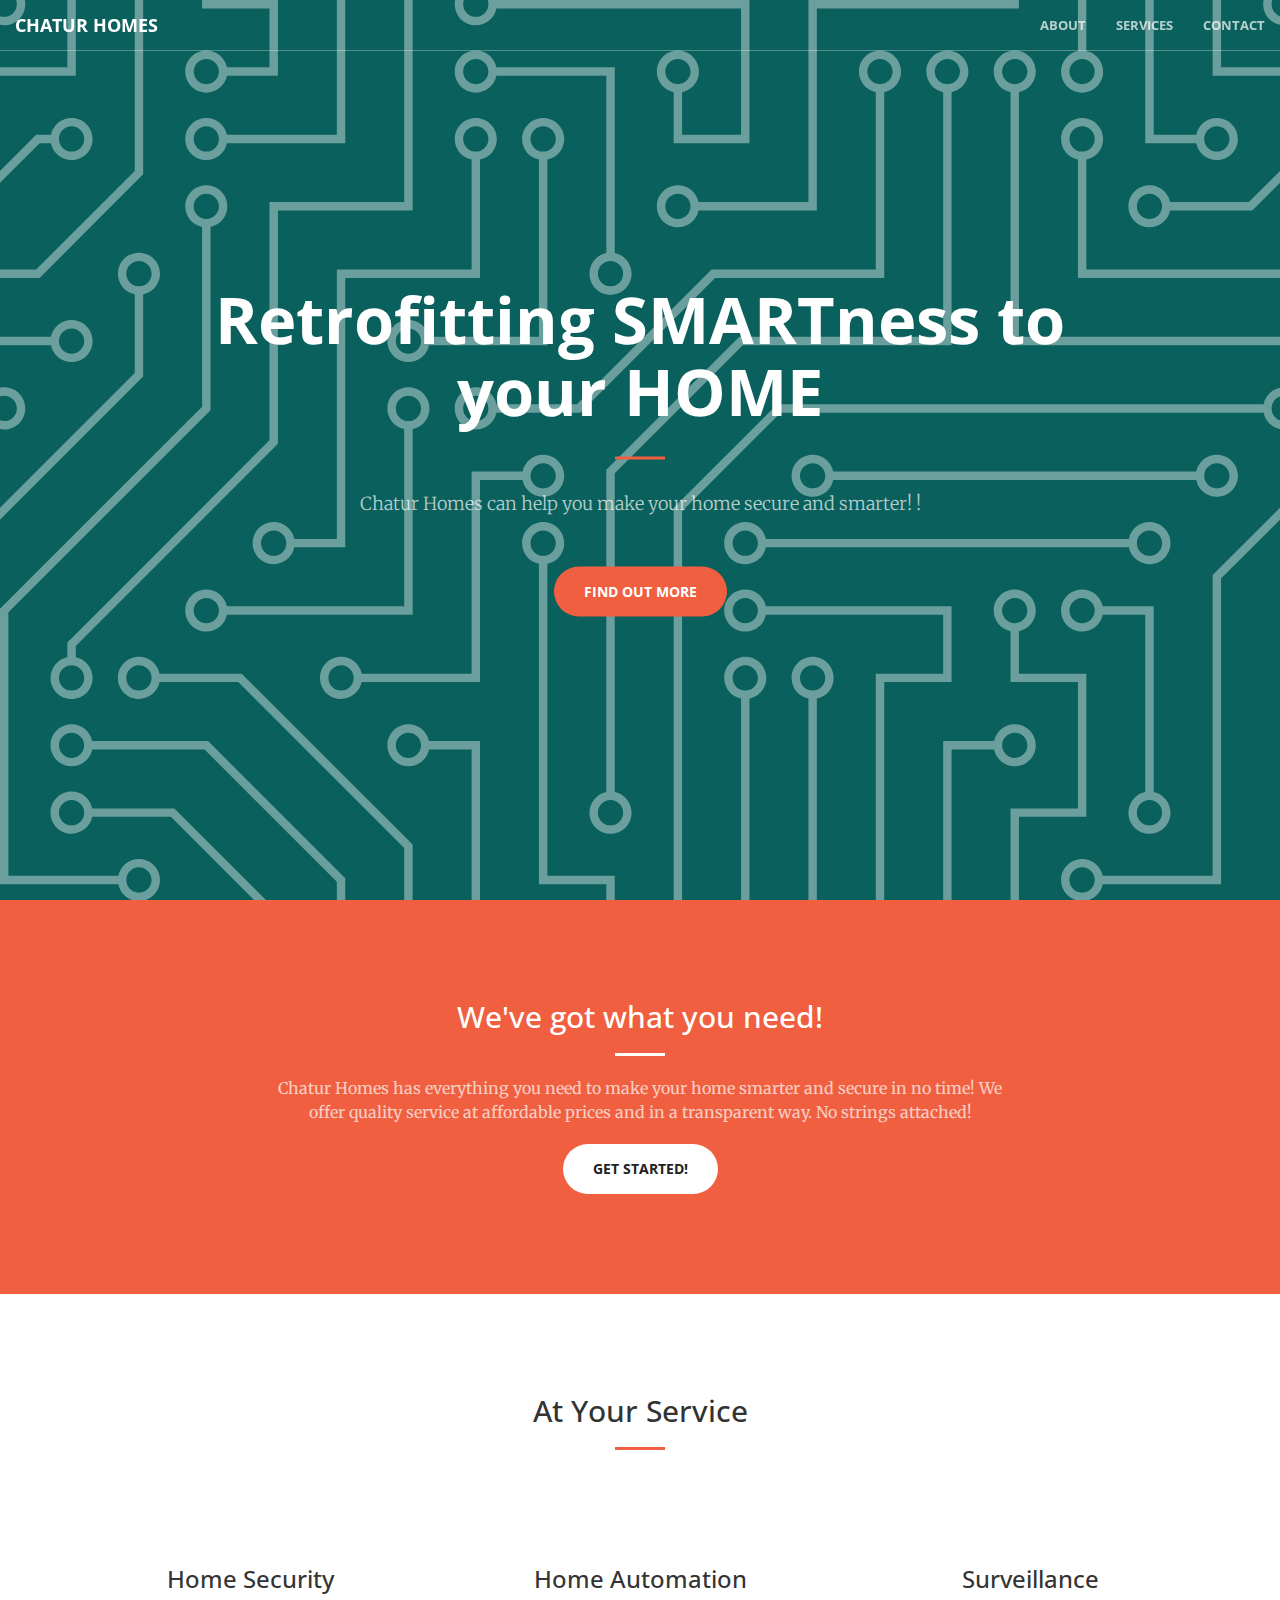
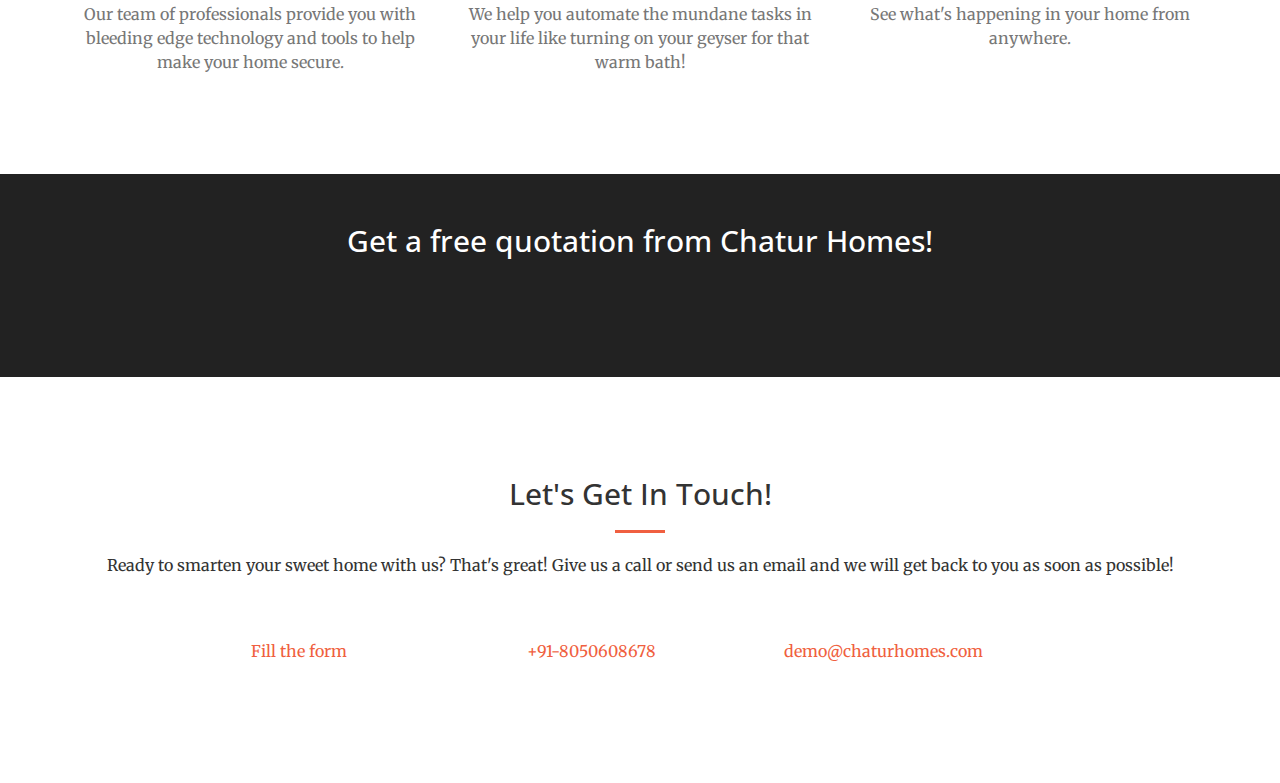
==== commit 4bf609ac: "Changed the background Added surveillance Changed emailid" ====
--- a/index.html
+++ b/index.html
@@ -106,25 +106,25 @@
         </div>
         <div class="container">
             <div class="row">
-                <div class="col-lg-6 col-md-6 text-center">
+                <div class="col-lg-4 col-md-6 text-center">
                     <div class="service-box">
                         <i class="fa fa-4x fa-shield wow bounceIn text-primary"></i>
                         <h3>Home Security</h3>
                         <p class="text-muted">Our team of professionals provide you with bleeding edge technology and tools to help make your home secure.</p>
                     </div>
                 </div>
-                <div class="col-lg-3 col-md-6 text-center">
+                <div class="col-lg-4 col-md-6 text-center">
                     <div class="service-box">
                         <i class="fa fa-4x fa-magic wow bounceIn text-primary" data-wow-delay=".1s"></i>
                         <h3>Home Automation</h3>
                         <p class="text-muted">We help you automate the mundane tasks in your life like turning on your geyser for that warm bath!</p>
                     </div>
                 </div>
-                <div class="col-lg-3 col-md-6 text-center hidden">
-                    <div class="service-box">
-                        <i class="fa fa-4x fa-newspaper-o wow bounceIn text-primary" data-wow-delay=".2s"></i>
-                        <h3>Up to Date</h3>
-                        <p class="text-muted">We update dependencies to keep things fresh.</p>
+                <div class="col-lg-4 col-md-6 text-center">
+                    <div class="service-box">
+                        <i class="fa fa-4x fa-video-camera wow bounceIn text-primary" data-wow-delay=".2s"></i>
+                        <h3>Surveillance</h3>
+                        <p class="text-muted">See what's happening in your home from anywhere.</p>
                     </div>
                 </div>
                 <div class="col-lg-3 col-md-6 text-center hidden">
--- a/css/creative.css
+++ b/css/creative.css
@@ -178,10 +178,9 @@
     min-height: auto;
     text-align: center;
     color: #fff;
-    background-image: url(../img/header.jpg);
-    background-position: center;
-    -webkit-background-size: cover;
-    -moz-background-size: cover;
+    background-color: #0a0d0b;
+    background-color: #09605c;
+    background-image: url("data:image/svg+xml,%3Csvg width='304' height='304' viewBox='0 0 304 304' xmlns='http://www.w3.org/2000/svg'%3E%3Cpath d='M44.1 224c.463-2.282 2.48-4 4.9-4 2.76 0 5 2.24 5 5s-2.24 5-5 5c-2.42 0-4.437-1.718-4.9-4H0v-2h44.1zm160 48c.463-2.282 2.48-4 4.9-4 2.76 0 5 2.24 5 5s-2.24 5-5 5c-2.42 0-4.437-1.718-4.9-4H82v-2h122.1zm57.8-46c-.463 2.282-2.48 4-4.9 4-2.76 0-5-2.24-5-5s2.24-5 5-5c2.42 0 4.437 1.718 4.9 4H304v2h-42.1zm0 16c-.463 2.282-2.48 4-4.9 4-2.76 0-5-2.24-5-5s2.24-5 5-5c2.42 0 4.437 1.718 4.9 4H304v2h-42.1zm6.2-114c.463-2.282 2.48-4 4.9-4 2.76 0 5 2.24 5 5s-2.24 5-5 5c-2.42 0-4.437-1.718-4.9-4h-86.2c-.463 2.282-2.48 4-4.9 4-2.76 0-5-2.24-5-5s2.24-5 5-5c2.42 0 4.437 1.718 4.9 4h86.2zm-256-48c.463-2.282 2.48-4 4.9-4 2.76 0 5 2.24 5 5s-2.24 5-5 5c-2.42 0-4.437-1.718-4.9-4H0v-2h12.1zm185.8 34c-.463 2.282-2.48 4-4.9 4-2.76 0-5-2.24-5-5s2.24-5 5-5c2.42 0 4.437 1.718 4.9 4h86.2c.463-2.282 2.48-4 4.9-4 2.76 0 5 2.24 5 5s-2.24 5-5 5c-2.42 0-4.437-1.718-4.9-4h-86.2zM258 12.1c2.282.463 4 2.48 4 4.9 0 2.76-2.24 5-5 5s-5-2.24-5-5c0-2.42 1.718-4.437 4-4.9V0h2v12.1zm-64 208c2.282.463 4 2.48 4 4.9 0 2.76-2.24 5-5 5s-5-2.24-5-5c0-2.42 1.718-4.437 4-4.9v-54.2c-2.282-.463-4-2.48-4-4.9 0-2.76 2.24-5 5-5s5 2.24 5 5c0 2.42-1.718 4.437-4 4.9v54.2zm48-198.2c2.282-.463 4-2.48 4-4.9 0-2.76-2.24-5-5-5s-5 2.24-5 5c0 2.42 1.718 4.437 4 4.9V82h64v-2h-62V21.9zm16 16c2.282-.463 4-2.48 4-4.9 0-2.76-2.24-5-5-5s-5 2.24-5 5c0 2.42 1.718 4.437 4 4.9V66h48v-2h-46V37.9zm-128 96c2.282-.463 4-2.48 4-4.9 0-2.76-2.24-5-5-5s-5 2.24-5 5c0 2.42 1.718 4.437 4 4.9V210h16v10.1c-2.282.463-4 2.48-4 4.9 0 2.76 2.24 5 5 5s5-2.24 5-5c0-2.42-1.718-4.437-4-4.9V208h-16v-74.1zm-5.9-21.9c.463-2.282 2.48-4 4.9-4 2.76 0 5 2.24 5 5s-2.24 5-5 5c-2.42 0-4.437-1.718-4.9-4H114v48H85.9c-.463 2.282-2.48 4-4.9 4-2.76 0-5-2.24-5-5s2.24-5 5-5c2.42 0 4.437 1.718 4.9 4H112v-48h12.1zm-6.2 130c-.463 2.282-2.48 4-4.9 4-2.76 0-5-2.24-5-5s2.24-5 5-5c2.42 0 4.437 1.718 4.9 4H176v-74.1c-2.282-.463-4-2.48-4-4.9 0-2.76 2.24-5 5-5s5 2.24 5 5c0 2.42-1.718 4.437-4 4.9V242h-60.1zm-16-64c-.463 2.282-2.48 4-4.9 4-2.76 0-5-2.24-5-5s2.24-5 5-5c2.42 0 4.437 1.718 4.9 4H114v48h10.1c.463-2.282 2.48-4 4.9-4 2.76 0 5 2.24 5 5s-2.24 5-5 5c-2.42 0-4.437-1.718-4.9-4H112v-48h-10.1zM66 284.1c2.282.463 4 2.48 4 4.9 0 2.76-2.24 5-5 5s-5-2.24-5-5c0-2.42 1.718-4.437 4-4.9V274H50v30h-2v-32h18v12.1zM236.1 176c.463-2.282 2.48-4 4.9-4 2.76 0 5 2.24 5 5s-2.24 5-5 5c-2.42 0-4.437-1.718-4.9-4H226v94h48v32h-2v-30h-48v-98h12.1zm25.8-30c-.463 2.282-2.48 4-4.9 4-2.76 0-5-2.24-5-5s2.24-5 5-5c2.42 0 4.437 1.718 4.9 4H274v44.1c2.282.463 4 2.48 4 4.9 0 2.76-2.24 5-5 5s-5-2.24-5-5c0-2.42 1.718-4.437 4-4.9V146h-10.1zm-64 96c-.463 2.282-2.48 4-4.9 4-2.76 0-5-2.24-5-5s2.24-5 5-5c2.42 0 4.437 1.718 4.9 4H208v-80h16v-14h-42.1c-.463 2.282-2.48 4-4.9 4-2.76 0-5-2.24-5-5s2.24-5 5-5c2.42 0 4.437 1.718 4.9 4H226v18h-16v80h-12.1zm86.2-210c.463-2.282 2.48-4 4.9-4 2.76 0 5 2.24 5 5s-2.24 5-5 5c-2.42 0-4.437-1.718-4.9-4H272V0h2v32h10.1zM98 101.9c2.282-.463 4-2.48 4-4.9 0-2.76-2.24-5-5-5s-5 2.24-5 5c0 2.42 1.718 4.437 4 4.9V144H53.9c-.463-2.282-2.48-4-4.9-4-2.76 0-5 2.24-5 5s2.24 5 5 5c2.42 0 4.437-1.718 4.9-4H98v-44.1zM53.9 34c-.463 2.282-2.48 4-4.9 4-2.76 0-5-2.24-5-5s2.24-5 5-5c2.42 0 4.437 1.718 4.9 4H80V0h2v34H53.9zm60.1 3.9c2.282-.463 4-2.48 4-4.9 0-2.76-2.24-5-5-5s-5 2.24-5 5c0 2.42 1.718 4.437 4 4.9V64H80v64H69.9c-.463-2.282-2.48-4-4.9-4-2.76 0-5 2.24-5 5s2.24 5 5 5c2.42 0 4.437-1.718 4.9-4H82V66h32V37.9zM101.9 82c-.463 2.282-2.48 4-4.9 4-2.76 0-5-2.24-5-5s2.24-5 5-5c2.42 0 4.437 1.718 4.9 4H128V37.9c-2.282-.463-4-2.48-4-4.9 0-2.76 2.24-5 5-5s5 2.24 5 5c0 2.42-1.718 4.437-4 4.9V82h-28.1zm16-64c-.463 2.282-2.48 4-4.9 4-2.76 0-5-2.24-5-5s2.24-5 5-5c2.42 0 4.437 1.718 4.9 4H146v44.1c2.282.463 4 2.48 4 4.9 0 2.76-2.24 5-5 5s-5-2.24-5-5c0-2.42 1.718-4.437 4-4.9V18h-26.1zm102.2 270c.463-2.282 2.48-4 4.9-4 2.76 0 5 2.24 5 5s-2.24 5-5 5c-2.42 0-4.437-1.718-4.9-4H98v14h-2v-16h124.1zM242 149.9c2.282-.463 4-2.48 4-4.9 0-2.76-2.24-5-5-5s-5 2.24-5 5c0 2.42 1.718 4.437 4 4.9V162h16v30h-16v66h48v46h2v-48h-48v-62h16v-34h-16v-10.1zM53.9 18c-.463 2.282-2.48 4-4.9 4-2.76 0-5-2.24-5-5s2.24-5 5-5c2.42 0 4.437 1.718 4.9 4H64V2H48V0h18v18H53.9zm112 32c-.463 2.282-2.48 4-4.9 4-2.76 0-5-2.24-5-5s2.24-5 5-5c2.42 0 4.437 1.718 4.9 4H192V0h50v2h-48v48h-28.1zm-48-48c-.463 2.282-2.48 4-4.9 4-2.76 0-5-2.24-5-5 0-.342.034-.677.1-1h2.07c-.11.313-.17.65-.17 1 0 1.657 1.343 3 3 3s3-1.343 3-3c0-.35-.06-.687-.17-1H178v34h-18V21.9c-2.282-.463-4-2.48-4-4.9 0-2.76 2.24-5 5-5s5 2.24 5 5c0 2.42-1.718 4.437-4 4.9V32h14V2h-58.1zm0 96c-.463 2.282-2.48 4-4.9 4-2.76 0-5-2.24-5-5s2.24-5 5-5c2.42 0 4.437 1.718 4.9 4H137l32-32h39V21.9c-2.282-.463-4-2.48-4-4.9 0-2.76 2.24-5 5-5s5 2.24 5 5c0 2.42-1.718 4.437-4 4.9V66h-40.172l-32 32H117.9zm28.1 90.1c2.282.463 4 2.48 4 4.9 0 2.76-2.24 5-5 5s-5-2.24-5-5c0-2.42 1.718-4.437 4-4.9v-76.513L175.586 80H224V21.9c-2.282-.463-4-2.48-4-4.9 0-2.76 2.24-5 5-5s5 2.24 5 5c0 2.42-1.718 4.437-4 4.9V82h-49.586L146 112.414V188.1zm16 32c2.282.463 4 2.48 4 4.9 0 2.76-2.24 5-5 5s-5-2.24-5-5c0-2.42 1.718-4.437 4-4.9v-99.513L184.586 96H300.1c.398-1.96 1.94-3.502 3.9-3.9v2.07c-1.165.413-2 1.524-2 2.83s.835 2.417 2 2.83v2.07c-1.96-.398-3.502-1.94-3.9-3.9H185.414L162 121.414V220.1zm-144-64c2.282.463 4 2.48 4 4.9 0 2.76-2.24 5-5 5s-5-2.24-5-5c0-2.42 1.718-4.437 4-4.9v-3.513l48-48V48h32V0h2v50H66v55.413l-48 48v2.687zM50 53.9c2.282-.463 4-2.48 4-4.9 0-2.76-2.24-5-5-5s-5 2.24-5 5c0 2.42 1.718 4.437 4 4.9v42.686l-48 48V210h28.1c.463 2.282 2.48 4 4.9 4 2.76 0 5-2.24 5-5s-2.24-5-5-5c-2.42 0-4.437 1.718-4.9 4H2v-62.586l48-48V53.9zm-16 16c2.282-.463 4-2.48 4-4.9 0-2.76-2.24-5-5-5s-5 2.24-5 5c0 2.42 1.718 4.437 4 4.9v18.686l-32 32v2.828l34-34V69.9zM12.1 32c.463-2.282 2.48-4 4.9-4 2.76 0 5 2.24 5 5s-2.24 5-5 5c-2.42 0-4.437-1.718-4.9-4H9.414L0 43.414v-2.828L8.586 32H12.1zm265.8 18c-.463 2.282-2.48 4-4.9 4-2.76 0-5-2.24-5-5s2.24-5 5-5c2.42 0 4.437 1.718 4.9 4h18.686L304 40.586v2.828L297.414 50H277.9zm-16 160c-.463 2.282-2.48 4-4.9 4-2.76 0-5-2.24-5-5s2.24-5 5-5c2.42 0 4.437 1.718 4.9 4H288V136.587l16-16v2.827l-14 14V210h-28.1zm-208 32c-.463 2.282-2.48 4-4.9 4-2.76 0-5-2.24-5-5s2.24-5 5-5c2.42 0 4.437 1.718 4.9 4H64v-22.586L40.586 194H21.9c-.463 2.282-2.48 4-4.9 4-2.76 0-5-2.24-5-5s2.24-5 5-5c2.42 0 4.437 1.718 4.9 4h19.513L66 216.586V242H53.9zm150.2 14c.463-2.282 2.48-4 4.9-4 2.76 0 5 2.24 5 5s-2.24 5-5 5c-2.42 0-4.437-1.718-4.9-4H96v-56.598L56.598 162H37.9c-.463 2.282-2.48 4-4.9 4-2.76 0-5-2.24-5-5s2.24-5 5-5c2.42 0 4.437 1.718 4.9 4h19.502L98 200.598V256h106.1zm-150.2 2c-.463 2.282-2.48 4-4.9 4-2.76 0-5-2.24-5-5s2.24-5 5-5c2.42 0 4.437 1.718 4.9 4H80v-46.586L48.586 178H21.9c-.463 2.282-2.48 4-4.9 4-2.76 0-5-2.24-5-5s2.24-5 5-5c2.42 0 4.437 1.718 4.9 4h27.513L82 208.586V258H53.9zM97 100c1.657 0 3-1.343 3-3s-1.343-3-3-3-3 1.343-3 3 1.343 3 3 3zm0-16c1.657 0 3-1.343 3-3s-1.343-3-3-3-3 1.343-3 3 1.343 3 3 3zm16 16c1.657 0 3-1.343 3-3s-1.343-3-3-3-3 1.343-3 3 1.343 3 3 3zm16 16c1.657 0 3-1.343 3-3s-1.343-3-3-3-3 1.343-3 3 1.343 3 3 3zm0 16c1.657 0 3-1.343 3-3s-1.343-3-3-3-3 1.343-3 3 1.343 3 3 3zm-48 32c1.657 0 3-1.343 3-3s-1.343-3-3-3-3 1.343-3 3 1.343 3 3 3zm16 16c1.657 0 3-1.343 3-3s-1.343-3-3-3-3 1.343-3 3 1.343 3 3 3zm32 48c1.657 0 3-1.343 3-3s-1.343-3-3-3-3 1.343-3 3 1.343 3 3 3zm-16 16c1.657 0 3-1.343 3-3s-1.343-3-3-3-3 1.343-3 3 1.343 3 3 3zm32-16c1.657 0 3-1.343 3-3s-1.343-3-3-3-3 1.343-3 3 1.343 3 3 3zm0-32c1.657 0 3-1.343 3-3s-1.343-3-3-3-3 1.343-3 3 1.343 3 3 3zm16 32c1.657 0 3-1.343 3-3s-1.343-3-3-3-3 1.343-3 3 1.343 3 3 3zm32 16c1.657 0 3-1.343 3-3s-1.343-3-3-3-3 1.343-3 3 1.343 3 3 3zm0-16c1.657 0 3-1.343 3-3s-1.343-3-3-3-3 1.343-3 3 1.343 3 3 3zm-16-64c1.657 0 3-1.343 3-3s-1.343-3-3-3-3 1.343-3 3 1.343 3 3 3zm16 0c1.657 0 3-1.343 3-3s-1.343-3-3-3-3 1.343-3 3 1.343 3 3 3zm16 96c1.657 0 3-1.343 3-3s-1.343-3-3-3-3 1.343-3 3 1.343 3 3 3zm0 16c1.657 0 3-1.343 3-3s-1.343-3-3-3-3 1.343-3 3 1.343 3 3 3zm16 16c1.657 0 3-1.343 3-3s-1.343-3-3-3-3 1.343-3 3 1.343 3 3 3zm16-144c1.657 0 3-1.343 3-3s-1.343-3-3-3-3 1.343-3 3 1.343 3 3 3zm0 32c1.657 0 3-1.343 3-3s-1.343-3-3-3-3 1.343-3 3 1.343 3 3 3zm16-32c1.657 0 3-1.343 3-3s-1.343-3-3-3-3 1.343-3 3 1.343 3 3 3zm16-16c1.657 0 3-1.343 3-3s-1.343-3-3-3-3 1.343-3 3 1.343 3 3 3zm-96 0c1.657 0 3-1.343 3-3s-1.343-3-3-3-3 1.343-3 3 1.343 3 3 3zm0 16c1.657 0 3-1.343 3-3s-1.343-3-3-3-3 1.343-3 3 1.343 3 3 3zm16-32c1.657 0 3-1.343 3-3s-1.343-3-3-3-3 1.343-3 3 1.343 3 3 3zm96 0c1.657 0 3-1.343 3-3s-1.343-3-3-3-3 1.343-3 3 1.343 3 3 3zm-16-64c1.657 0 3-1.343 3-3s-1.343-3-3-3-3 1.343-3 3 1.343 3 3 3zm16-16c1.657 0 3-1.343 3-3s-1.343-3-3-3-3 1.343-3 3 1.343 3 3 3zm-32 0c1.657 0 3-1.343 3-3s-1.343-3-3-3-3 1.343-3 3 1.343 3 3 3zm0-16c1.657 0 3-1.343 3-3s-1.343-3-3-3-3 1.343-3 3 1.343 3 3 3zm-16 0c1.657 0 3-1.343 3-3s-1.343-3-3-3-3 1.343-3 3 1.343 3 3 3zm-16 0c1.657 0 3-1.343 3-3s-1.343-3-3-3-3 1.343-3 3 1.343 3 3 3zm-16 0c1.657 0 3-1.343 3-3s-1.343-3-3-3-3 1.343-3 3 1.343 3 3 3zM49 36c1.657 0 3-1.343 3-3s-1.343-3-3-3-3 1.343-3 3 1.343 3 3 3zm-32 0c1.657 0 3-1.343 3-3s-1.343-3-3-3-3 1.343-3 3 1.343 3 3 3zm32 16c1.657 0 3-1.343 3-3s-1.343-3-3-3-3 1.343-3 3 1.343 3 3 3zM33 68c1.657 0 3-1.343 3-3s-1.343-3-3-3-3 1.343-3 3 1.343 3 3 3zm16-48c1.657 0 3-1.343 3-3s-1.343-3-3-3-3 1.343-3 3 1.343 3 3 3zm0 240c1.657 0 3-1.343 3-3s-1.343-3-3-3-3 1.343-3 3 1.343 3 3 3zm16 32c1.657 0 3-1.343 3-3s-1.343-3-3-3-3 1.343-3 3 1.343 3 3 3zm-16-64c1.657 0 3-1.343 3-3s-1.343-3-3-3-3 1.343-3 3 1.343 3 3 3zm0 16c1.657 0 3-1.343 3-3s-1.343-3-3-3-3 1.343-3 3 1.343 3 3 3zm-16-32c1.657 0 3-1.343 3-3s-1.343-3-3-3-3 1.343-3 3 1.343 3 3 3zm80-176c1.657 0 3-1.343 3-3s-1.343-3-3-3-3 1.343-3 3 1.343 3 3 3zm16 0c1.657 0 3-1.343 3-3s-1.343-3-3-3-3 1.343-3 3 1.343 3 3 3zm-16-16c1.657 0 3-1.343 3-3s-1.343-3-3-3-3 1.343-3 3 1.343 3 3 3zm32 48c1.657 0 3-1.343 3-3s-1.343-3-3-3-3 1.343-3 3 1.343 3 3 3zm16-16c1.657 0 3-1.343 3-3s-1.343-3-3-3-3 1.343-3 3 1.343 3 3 3zm0-32c1.657 0 3-1.343 3-3s-1.343-3-3-3-3 1.343-3 3 1.343 3 3 3zm112 176c1.657 0 3-1.343 3-3s-1.343-3-3-3-3 1.343-3 3 1.343 3 3 3zm-16 16c1.657 0 3-1.343 3-3s-1.343-3-3-3-3 1.343-3 3 1.343 3 3 3zm0 16c1.657 0 3-1.343 3-3s-1.343-3-3-3-3 1.343-3 3 1.343 3 3 3zm0 16c1.657 0 3-1.343 3-3s-1.343-3-3-3-3 1.343-3 3 1.343 3 3 3zM17 180c1.657 0 3-1.343 3-3s-1.343-3-3-3-3 1.343-3 3 1.343 3 3 3zm0 16c1.657 0 3-1.343 3-3s-1.343-3-3-3-3 1.343-3 3 1.343 3 3 3zm0-32c1.657 0 3-1.343 3-3s-1.343-3-3-3-3 1.343-3 3 1.343 3 3 3zm16 0c1.657 0 3-1.343 3-3s-1.343-3-3-3-3 1.343-3 3 1.343 3 3 3zM17 84c1.657 0 3-1.343 3-3s-1.343-3-3-3-3 1.343-3 3 1.343 3 3 3zm32 64c1.657 0 3-1.343 3-3s-1.343-3-3-3-3 1.343-3 3 1.343 3 3 3zm16-16c1.657 0 3-1.343 3-3s-1.343-3-3-3-3 1.343-3 3 1.343 3 3 3zM34 39.793V0h-2v40.586L8.586 64H0v2h9.413L34 41.414v-1.62zM2 300.1V258h14v46h2v-48H0V302.17c.313-.11.65-.17 1-.17 1.306 0 2.417.835 2.83 2H5.9c-.398-1.96-1.94-3.502-3.9-3.9zM34 241v63h-2v-62H0v-2h34v1zM17 18h1V0h-2v16H0v2h17zm273-2V0h-2v18h16v-2h-14zm-32 273v15h-2v-14h-14v14h-2v-16h18v1zM0 92.1c.323-.066.658-.1 1-.1 2.76 0 5 2.24 5 5s-2.24 5-5 5c-.342 0-.677-.034-1-.1v-2.07c.313.11.65.17 1 .17 1.657 0 3-1.343 3-3s-1.343-3-3-3c-.35 0-.687.06-1 .17V92.1zM80 272h2v32h-2v-32zm37.9 32c-.463-2.282-2.48-4-4.9-4-2.42 0-4.437 1.718-4.9 4h2.07c.413-1.165 1.524-2 2.83-2s2.417.835 2.83 2h2.07zM5.9 0c.066.323.1.658.1 1 0 2.76-2.24 5-5 5-.342 0-.677-.034-1-.1V3.83C.313 3.94.65 4 1 4c1.657 0 3-1.343 3-3 0-.35-.06-.687-.17-1H5.9zm294.2 0c-.066.323-.1.658-.1 1 0 2.42 1.718 4.437 4 4.9V3.83c-1.165-.413-2-1.524-2-2.83 0-.35.06-.687.17-1h-2.07zm3.9 300.1c-1.96.398-3.502 1.94-3.9 3.9h2.07c.302-.852.978-1.528 1.83-1.83v-2.07z' fill='%23ffffff' fill-opacity='0.4' fill-rule='evenodd'/%3E%3C/svg%3E");    -moz-background-size: cover;
     background-size: cover;
     -o-background-size: cover;
 }
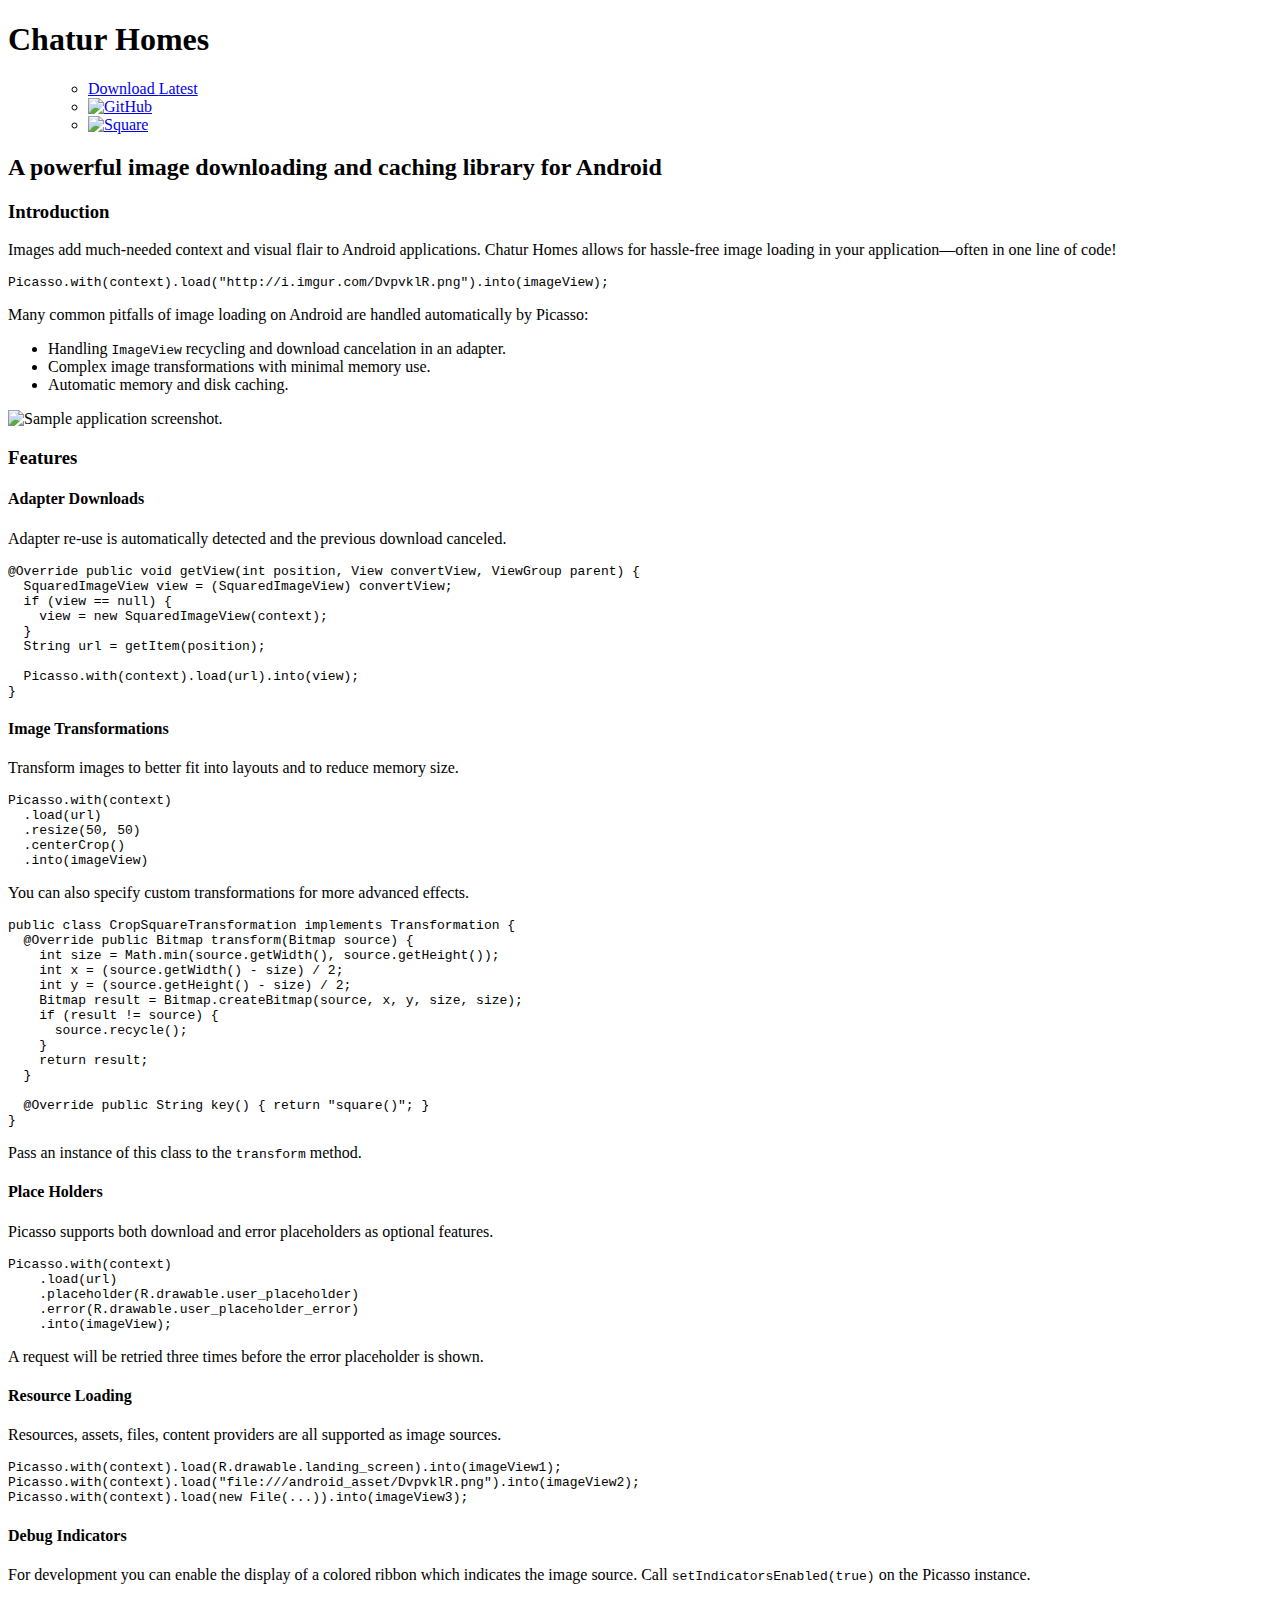
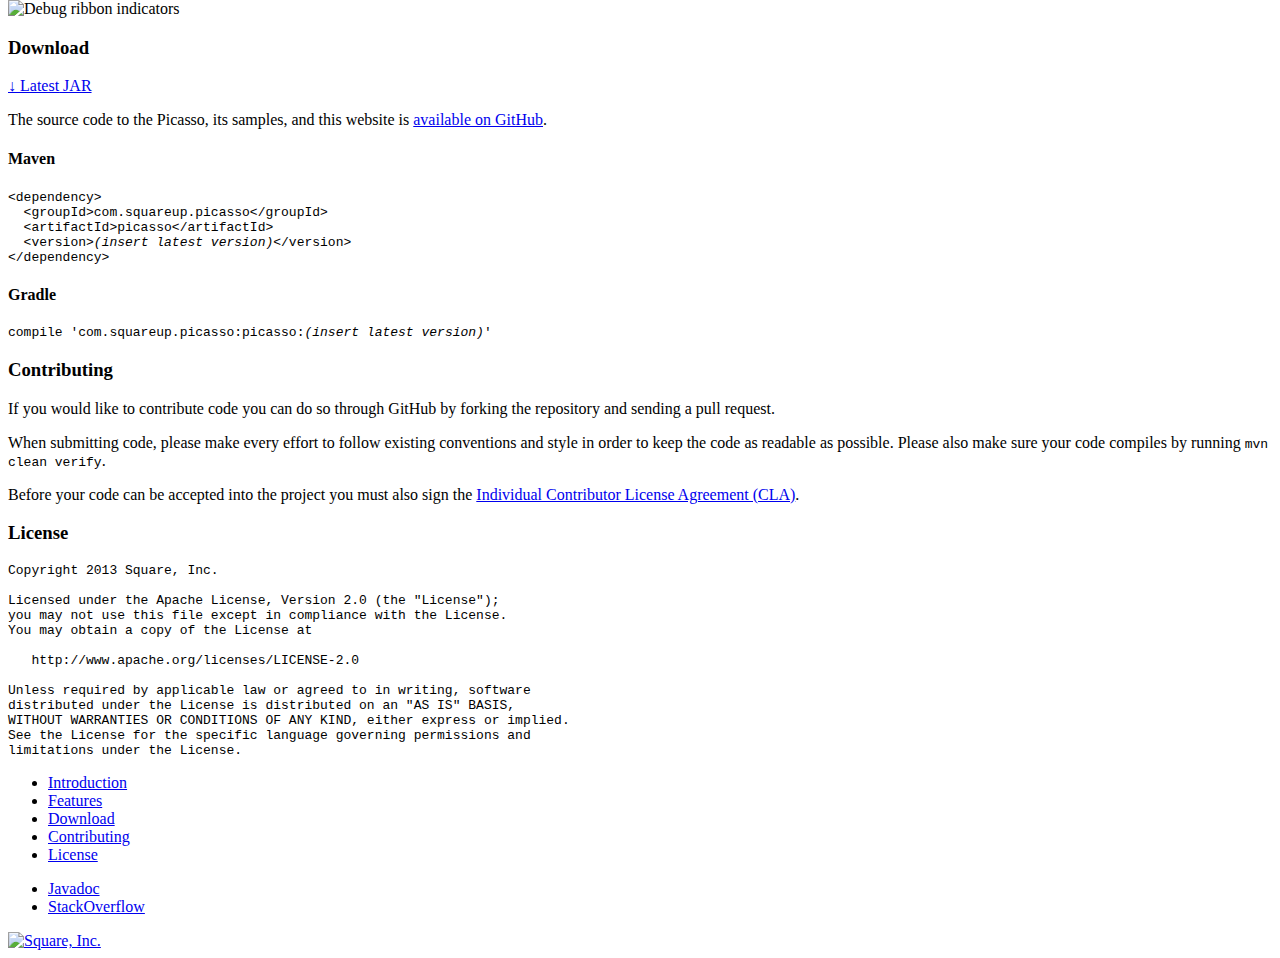
==== commit b6c44048: "Update index.html" ====
--- a/index.html
+++ b/index.html
@@ -1,287 +1,207 @@
 <!DOCTYPE html>
 <html lang="en">
-
-<head>
-
+  <head>
     <meta charset="utf-8">
-    <meta http-equiv="X-UA-Compatible" content="IE=edge">
-    <meta name="viewport" content="width=device-width, initial-scale=1">
-    <meta name="description" content="Home automation and home security Integrator in Bangalore East">
-    <meta name="author" content="">
-
-    <title>Chatur Homes</title>
-
-    <!-- Bootstrap Core CSS -->
-    <link rel="stylesheet" href="css/bootstrap.min.css" type="text/css">
-
-    <!-- Custom Fonts -->
-    <link href='http://fonts.googleapis.com/css?family=Open+Sans:300italic,400italic,600italic,700italic,800italic,400,300,600,700,800' rel='stylesheet' type='text/css'>
-    <link href='http://fonts.googleapis.com/css?family=Merriweather:400,300,300italic,400italic,700,700italic,900,900italic' rel='stylesheet' type='text/css'>
-    <link rel="stylesheet" href="font-awesome/css/font-awesome.min.css" type="text/css">
-
-    <!-- Plugin CSS -->
-    <link rel="stylesheet" href="css/animate.min.css" type="text/css">
-
-    <!-- Custom CSS -->
-    <link rel="stylesheet" href="css/creative.css" type="text/css">
-
-    <!-- HTML5 Shim and Respond.js IE8 support of HTML5 elements and media queries -->
-    <!-- WARNING: Respond.js doesn't work if you view the page via file:// -->
-    <!--[if lt IE 9]>
-        <script src="https://oss.maxcdn.com/libs/html5shiv/3.7.0/html5shiv.js"></script>
-        <script src="https://oss.maxcdn.com/libs/respond.js/1.4.2/respond.min.js"></script>
-    <![endif]-->
-
-</head>
-
-<body id="page-top">
-
-    <nav id="mainNav" class="navbar navbar-default navbar-fixed-top">
-        <div class="container-fluid">
-            <!-- Brand and toggle get grouped for better mobile display -->
-            <div class="navbar-header">
-                <button type="button" class="navbar-toggle collapsed" data-toggle="collapse" data-target="#bs-example-navbar-collapse-1">
-                    <span class="sr-only">Toggle navigation</span>
-                    <span class="icon-bar"></span>
-                    <span class="icon-bar"></span>
-                    <span class="icon-bar"></span>
-                </button>
-                <a class="navbar-brand page-scroll" href="#page-top">Chatur Homes</a>
+    <title>Chatur Homes | Home Automation & Home Security</title>
+    <meta name="viewport" content="width=device-width, initial-scale=1.0">
+    <meta name="description" content="State of the art - premium Home automation and home security Integrator in Whitefield, Bangalore">
+    <link href="static/bootstrap-combined.min.css" rel="stylesheet">
+    <link href="static/app.css" rel="stylesheet">
+    <link href="static/app-theme.css" rel="stylesheet">
+    <link href="http://fonts.googleapis.com/css?family=Roboto:400,300italic,100,100italic,300" rel="stylesheet" type="text/css">
+    <!--[if lt IE 9]><script src="static/html5shiv.min.js"></script><![endif]-->
+  </head>
+  <body data-target=".content-nav">
+    <header>
+      <div class="container">
+        <div class="row">
+          <div class="span5">
+            <h1>Chatur Homes</h1>
+          </div>
+          <div class="span7">
+            <menu>
+              <ul>
+                <li><a href="#download" class="menu download">Download <span class="version-tag">Latest</span></a></li>
+                <li><a href="http://github.com/square/Chatur Homes" data-title="View GitHub Project" class="menu github"><img src="static/icon-github.png" alt="GitHub"/></a></li>
+                <li><a href="http://square.github.io/" data-title="Square Open Source Portal" class="menu square"><img src="static/icon-square.png" alt="Square"/></a></li>
+              </ul>
+            </menu>
+          </div>
+      </div>
+    </header>
+    <section id="subtitle">
+      <div class="container">
+        <div class="row">
+          <div class="span12">
+            <h2>A powerful <strong>image downloading</strong> and <strong>caching</strong> library for Android</h2>
+          </div>
+        </div>
+      </div>
+    </section>
+    <section id="body">
+      <div class="container">
+        <div class="row">
+          <div class="span9">
+            <h3 id="introduction">Introduction</h3>
+            <p>Images add much-needed context and visual flair to Android applications. Chatur Homes allows for hassle-free image loading in your application&mdash;often in one line of code!</p>
+            <pre class="prettyprint">Picasso.with(context).load("http://i.imgur.com/DvpvklR.png").into(imageView);</pre>
+            <p>Many common pitfalls of image loading on Android are handled automatically by Picasso:</p>
+            <ul>
+              <li>Handling <code>ImageView</code> recycling and download cancelation in an adapter.</li>
+              <li>Complex image transformations with minimal memory use.</li>
+              <li>Automatic memory and disk caching.</li>
+            </ul>
+            <p class="screenshot"><img src="static/sample.png" alt="Sample application screenshot."></p>
+
+            <h3 id="features">Features</h3>
+
+            <h4>Adapter Downloads</h4>
+            <p>Adapter re-use is automatically detected and the previous download canceled.</p>
+            <pre class="prettyprint">@Override public void getView(int position, View convertView, ViewGroup parent) {
+  SquaredImageView view = (SquaredImageView) convertView;
+  if (view == null) {
+    view = new SquaredImageView(context);
+  }
+  String url = getItem(position);
+
+  Picasso.with(context).load(url).into(view);
+}</pre>
+
+            <h4>Image Transformations</h4>
+            <p>Transform images to better fit into layouts and to reduce memory size.</p>
+            <pre class="prettyprint">Picasso.with(context)
+  .load(url)
+  .resize(50, 50)
+  .centerCrop()
+  .into(imageView)</pre>
+            <p>You can also specify custom transformations for more advanced effects.</p>
+            <pre class="prettyprint">public class CropSquareTransformation implements Transformation {
+  @Override public Bitmap transform(Bitmap source) {
+    int size = Math.min(source.getWidth(), source.getHeight());
+    int x = (source.getWidth() - size) / 2;
+    int y = (source.getHeight() - size) / 2;
+    Bitmap result = Bitmap.createBitmap(source, x, y, size, size);
+    if (result != source) {
+      source.recycle();
+    }
+    return result;
+  }
+
+  @Override public String key() { return "square()"; }
+}</pre>
+            <p>Pass an instance of this class to the <code>transform</code> method.</p>
+
+            <h4>Place Holders</h4>
+            <p>Picasso supports both download and error placeholders as optional features.</p>
+            <pre class-"prettyprint">Picasso.with(context)
+    .load(url)
+    .placeholder(R.drawable.user_placeholder)
+    .error(R.drawable.user_placeholder_error)
+    .into(imageView);</pre>
+            <p>A request will be retried three times before the error placeholder is shown.</p>
+
+
+            <h4>Resource Loading</h4>
+            <p>Resources, assets, files, content providers are all supported as image sources.</p>
+            <pre class="prettyprint">Picasso.with(context).load(R.drawable.landing_screen).into(imageView1);
+Picasso.with(context).load("file:///android_asset/DvpvklR.png").into(imageView2);
+Picasso.with(context).load(new File(...)).into(imageView3);</pre>
+
+            <h4>Debug Indicators</h4>
+            <p>For development you can enable the display of a colored ribbon which indicates the image source. Call <code>setIndicatorsEnabled(true)</code> on the Picasso instance.</p>
+            <p class="screenshot"><img src="static/debug.png" alt="Debug ribbon indicators"></p>
+
+            <h3 id="download">Download</h3>
+            <p><a href="https://search.maven.org/remote_content?g=com.squareup.picasso&a=picasso&v=LATEST" class="dl version-href">&darr; <span class="version-tag">Latest</span> JAR</a></p>
+            <p>The source code to the Picasso, its samples, and this website is <a href="http://github.com/square/picasso">available on GitHub</a>.</p>
+
+            <h4>Maven</h4>
+            <pre class="prettyprint">&lt;dependency>
+  &lt;groupId>com.squareup.picasso&lt;/groupId>
+  &lt;artifactId>picasso&lt;/artifactId>
+  &lt;version><span class="version pln"><em>(insert latest version)</em></span>&lt;/version>
+&lt;/dependency></pre>
+
+            <h4>Gradle</h4>
+            <pre class="prettyprint">compile 'com.squareup.picasso:picasso:<span class="version pln"><em>(insert latest version)</em></span>'</pre>
+
+            <h3 id="contributing">Contributing</h3>
+            <p>If you would like to contribute code you can do so through GitHub by forking the repository and sending a pull request.</p>
+            <p>When submitting code, please make every effort to follow existing conventions and style in order to keep the code as readable as possible. Please also make sure your code compiles by running <code>mvn clean verify</code>.</p>
+            <p>Before your code can be accepted into the project you must also sign the <a href="http://squ.re/sign-the-cla">Individual Contributor License Agreement (CLA)</a>.</p>
+
+            <h3 id="license">License</h3>
+            <pre>Copyright 2013 Square, Inc.
+
+Licensed under the Apache License, Version 2.0 (the "License");
+you may not use this file except in compliance with the License.
+You may obtain a copy of the License at
+
+   http://www.apache.org/licenses/LICENSE-2.0
+
+Unless required by applicable law or agreed to in writing, software
+distributed under the License is distributed on an "AS IS" BASIS,
+WITHOUT WARRANTIES OR CONDITIONS OF ANY KIND, either express or implied.
+See the License for the specific language governing permissions and
+limitations under the License.</pre>
+          </div>
+          <div class="span3">
+            <div class="content-nav" data-spy="affix" data-offset-top="80">
+              <ul class="nav nav-tabs nav-stacked primary">
+                <li><a href="#introduction">Introduction</a></li>
+                <li><a href="#features">Features</a></li>
+                <li><a href="#download">Download</a></li>
+                <li><a href="#contributing">Contributing</a></li>
+                <li><a href="#license">License</a></li>
+              </ul>
+              <ul class="nav nav-pills nav-stacked secondary">
+                <li><a href="2.x/picasso/">Javadoc</a></li>
+                <li><a href="http://stackoverflow.com/questions/tagged/picasso?sort=active">StackOverflow</a></li>
+              </ul>
             </div>
-
-            <!-- Collect the nav links, forms, and other content for toggling -->
-            <div class="collapse navbar-collapse" id="bs-example-navbar-collapse-1">
-                <ul class="nav navbar-nav navbar-right">
-                    <li>
-                        <a class="page-scroll" href="#about">About</a>
-                    </li>
-                    <li>
-                        <a class="page-scroll" href="#services">Services</a>
-                    </li>
-                    <li class="hidden">
-                        <a class="page-scroll" href="#portfolio">Portfolio</a>
-                    </li>
-                    <li>
-                        <a class="page-scroll" href="#contact">Contact</a>
-                    </li>
-                </ul>
-            </div>
-            <!-- /.navbar-collapse -->
+          </div>
         </div>
-        <!-- /.container-fluid -->
-    </nav>
-
-    <header>
-        <div class="header-content">
-            <div class="header-content-inner">
-                <h1>Retrofitting SMARTness to your HOME</h1>
-                <hr>
-                <p>Chatur Homes can help you make your home secure and smarter! !</p>
-                <a href="#about" class="btn btn-primary btn-xl page-scroll">Find Out More</a>
-            </div>
+        <div class="row">
+          <div class="span12 logo">
+            <a href="https://squareup.com"><img src="static/logo-square.png" alt="Square, Inc."/></a>
+          </div>
         </div>
-    </header>
-
-    <section class="bg-primary" id="about">
-        <div class="container">
-            <div class="row">
-                <div class="col-lg-8 col-lg-offset-2 text-center">
-                    <h2 class="section-heading">We've got what you need!</h2>
-                    <hr class="light">
-                    <p class="text-faded">Chatur Homes has everything you need to make your home smarter and secure in no time! We offer quality service at affordable prices and in a transparent way. No strings attached!</p>
-                    <a href="#contact" class="btn btn-default btn-xl page-scroll">Get Started!</a>
-                </div>
-            </div>
-        </div>
+      </div>
     </section>
-
-    <section id="services">
-        <div class="container">
-            <div class="row">
-                <div class="col-lg-12 text-center">
-                    <h2 class="section-heading">At Your Service</h2>
-                    <hr class="primary">
-                </div>
-            </div>
-        </div>
-        <div class="container">
-            <div class="row">
-                <div class="col-lg-4 col-md-6 text-center">
-                    <div class="service-box">
-                        <i class="fa fa-4x fa-shield wow bounceIn text-primary"></i>
-                        <h3>Home Security</h3>
-                        <p class="text-muted">Our team of professionals provide you with bleeding edge technology and tools to help make your home secure.</p>
-                    </div>
-                </div>
-                <div class="col-lg-4 col-md-6 text-center">
-                    <div class="service-box">
-                        <i class="fa fa-4x fa-magic wow bounceIn text-primary" data-wow-delay=".1s"></i>
-                        <h3>Home Automation</h3>
-                        <p class="text-muted">We help you automate the mundane tasks in your life like turning on your geyser for that warm bath!</p>
-                    </div>
-                </div>
-                <div class="col-lg-4 col-md-6 text-center">
-                    <div class="service-box">
-                        <i class="fa fa-4x fa-video-camera wow bounceIn text-primary" data-wow-delay=".2s"></i>
-                        <h3>Surveillance</h3>
-                        <p class="text-muted">See what's happening in your home from anywhere.</p>
-                    </div>
-                </div>
-                <div class="col-lg-3 col-md-6 text-center hidden">
-                    <div class="service-box">
-                        <i class="fa fa-4x fa-heart wow bounceIn text-primary" data-wow-delay=".3s"></i>
-                        <h3>Made with Love</h3>
-                        <p class="text-muted">You have to make your websites with love these days!</p>
-                    </div>
-                </div>
-            </div>
-        </div>
-    </section>
-
-    <section class="no-padding hidden" id="portfolio">
-        <div class="container-fluid">
-            <div class="row no-gutter">
-                <div class="col-lg-4 col-sm-6">
-                    <a href="#" class="portfolio-box">
-                        <img src="img/portfolio/1.jpg" class="img-responsive" alt="">
-                        <div class="portfolio-box-caption">
-                            <div class="portfolio-box-caption-content">
-                                <div class="project-category text-faded">
-                                    Category
-                                </div>
-                                <div class="project-name">
-                                    Project Name
-                                </div>
-                            </div>
-                        </div>
-                    </a>
-                </div>
-                <div class="col-lg-4 col-sm-6">
-                    <a href="#" class="portfolio-box">
-                        <img src="img/portfolio/2.jpg" class="img-responsive" alt="">
-                        <div class="portfolio-box-caption">
-                            <div class="portfolio-box-caption-content">
-                                <div class="project-category text-faded">
-                                    Category
-                                </div>
-                                <div class="project-name">
-                                    Project Name
-                                </div>
-                            </div>
-                        </div>
-                    </a>
-                </div>
-                <div class="col-lg-4 col-sm-6">
-                    <a href="#" class="portfolio-box">
-                        <img src="img/portfolio/3.jpg" class="img-responsive" alt="">
-                        <div class="portfolio-box-caption">
-                            <div class="portfolio-box-caption-content">
-                                <div class="project-category text-faded">
-                                    Category
-                                </div>
-                                <div class="project-name">
-                                    Project Name
-                                </div>
-                            </div>
-                        </div>
-                    </a>
-                </div>
-                <div class="col-lg-4 col-sm-6">
-                    <a href="#" class="portfolio-box">
-                        <img src="img/portfolio/4.jpg" class="img-responsive" alt="">
-                        <div class="portfolio-box-caption">
-                            <div class="portfolio-box-caption-content">
-                                <div class="project-category text-faded">
-                                    Category
-                                </div>
-                                <div class="project-name">
-                                    Project Name
-                                </div>
-                            </div>
-                        </div>
-                    </a>
-                </div>
-                <div class="col-lg-4 col-sm-6">
-                    <a href="#" class="portfolio-box">
-                        <img src="img/portfolio/5.jpg" class="img-responsive" alt="">
-                        <div class="portfolio-box-caption">
-                            <div class="portfolio-box-caption-content">
-                                <div class="project-category text-faded">
-                                    Category
-                                </div>
-                                <div class="project-name">
-                                    Project Name
-                                </div>
-                            </div>
-                        </div>
-                    </a>
-                </div>
-                <div class="col-lg-4 col-sm-6">
-                    <a href="#" class="portfolio-box">
-                        <img src="img/portfolio/6.jpg" class="img-responsive" alt="">
-                        <div class="portfolio-box-caption">
-                            <div class="portfolio-box-caption-content">
-                                <div class="project-category text-faded">
-                                    Category
-                                </div>
-                                <div class="project-name">
-                                    Project Name
-                                </div>
-                            </div>
-                        </div>
-                    </a>
-                </div>
-            </div>
-        </div>
-    </section>
-
-    <aside class="bg-dark">
-        <div class="container text-center">
-            <div class="call-to-action">
-                <h2>Get a free quotation from Chatur Homes!</h2>
-                <a href="tel:+91-8050608678" class="btn btn-default btn-xl wow tada">Call Now!</a>
-            </div>
-        </div>
-    </aside>
-
-    <section id="contact">
-        <div class="container">
-            <div class="row">
-                <div class="col-lg-12  text-center">
-                    <h2 class="section-heading">Let's Get In Touch!</h2>
-                    <hr class="primary">
-                    <p>Ready to smarten your sweet home with us? That's great! Give us a call or send us an email and we will get back to you as soon as possible!</p>
-                </div>
-                <div class="col-lg-offset-1 col-lg-3 text-center">
-                    <i class="fa fa-th-list fa-3x wow bounceIn"></i>
-                    <p><a href="http://goo.gl/forms/evaxZKDgFT6G1yXn2">Fill the form</a></p>
-                </div>
-                <div class="col-lg-3 text-center">
-                    <i class="fa fa-phone fa-3x wow bounceIn"></i>
-                    <p><a href="tel:+91-8050608678">+91-8050608678</a></p>
-                </div>
-                <div class="col-lg-3 text-center">
-                    <i class="fa fa-envelope-o fa-3x wow bounceIn" data-wow-delay=".1s"></i>
-                    <p><a href="mailto:demo@chaturhomes.com">demo@chaturhomes.com</a></p>
-                </div>
-            </div>
-        </div>
-    </section>
-
-    <!-- jQuery -->
-    <script src="js/jquery.js"></script>
-
-    <!-- Bootstrap Core JavaScript -->
-    <script src="js/bootstrap.min.js"></script>
-
-    <!-- Plugin JavaScript -->
-    <script src="js/jquery.easing.min.js"></script>
-    <script src="js/jquery.fittext.js"></script>
-    <script src="js/wow.min.js"></script>
-
-    <!-- Custom Theme JavaScript -->
-    <script src="js/creative.js"></script>
-
-</body>
-
+    <script src="http://ajax.googleapis.com/ajax/libs/jquery/1.9.1/jquery.min.js"></script>
+    <script src="static/bootstrap.min.js"></script>
+    <script src="static/jquery.smooth-scroll.min.js"></script>
+    <script src="static/jquery-maven-artifact.min.js"></script>
+    <script src="static/prettify.js"></script>
+    <script type="text/javascript">
+      $(function() {
+        // Syntax highlight code blocks.
+        prettyPrint();
+
+        // Spy on scroll position for real-time updating of current section.
+        $('body').scrollspy();
+
+        // Use smooth-scroll for internal links.
+        $('a').smoothScroll();
+
+        // Enable tooltips on the header nav image items.
+        $('.menu').tooltip({
+          placement: 'bottom',
+          trigger: 'hover',
+          container: 'body',
+          delay: {
+            show: 500,
+            hide: 0
+          }
+        });
+
+        // Look up the latest version of the library.
+        $.fn.artifactVersion('com.squareup.picasso', 'picasso', function(version, url) {
+          $('.version').text(version);
+          $('.version-tag').text('v' + version);
+          $('.version-href').attr('href', url);
+        });
+      });
+    </script>
+  </body>
 </html>
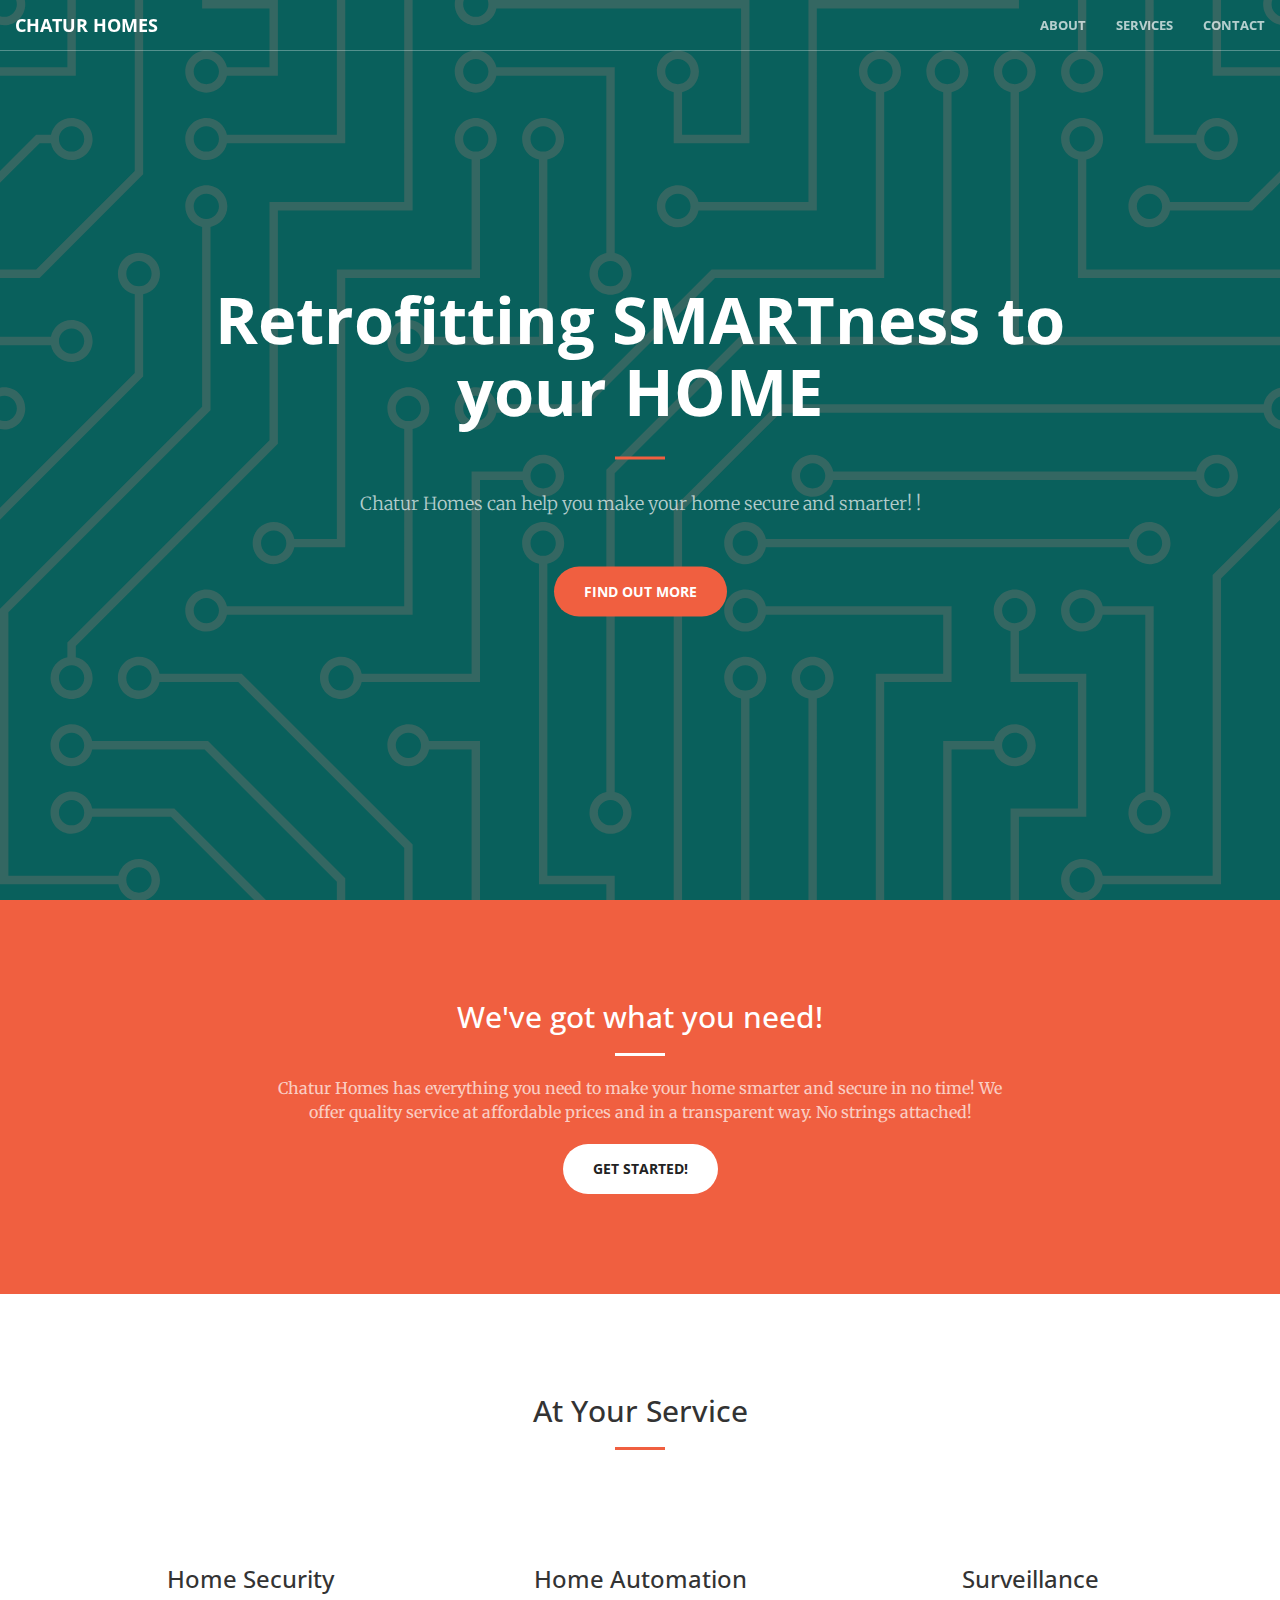
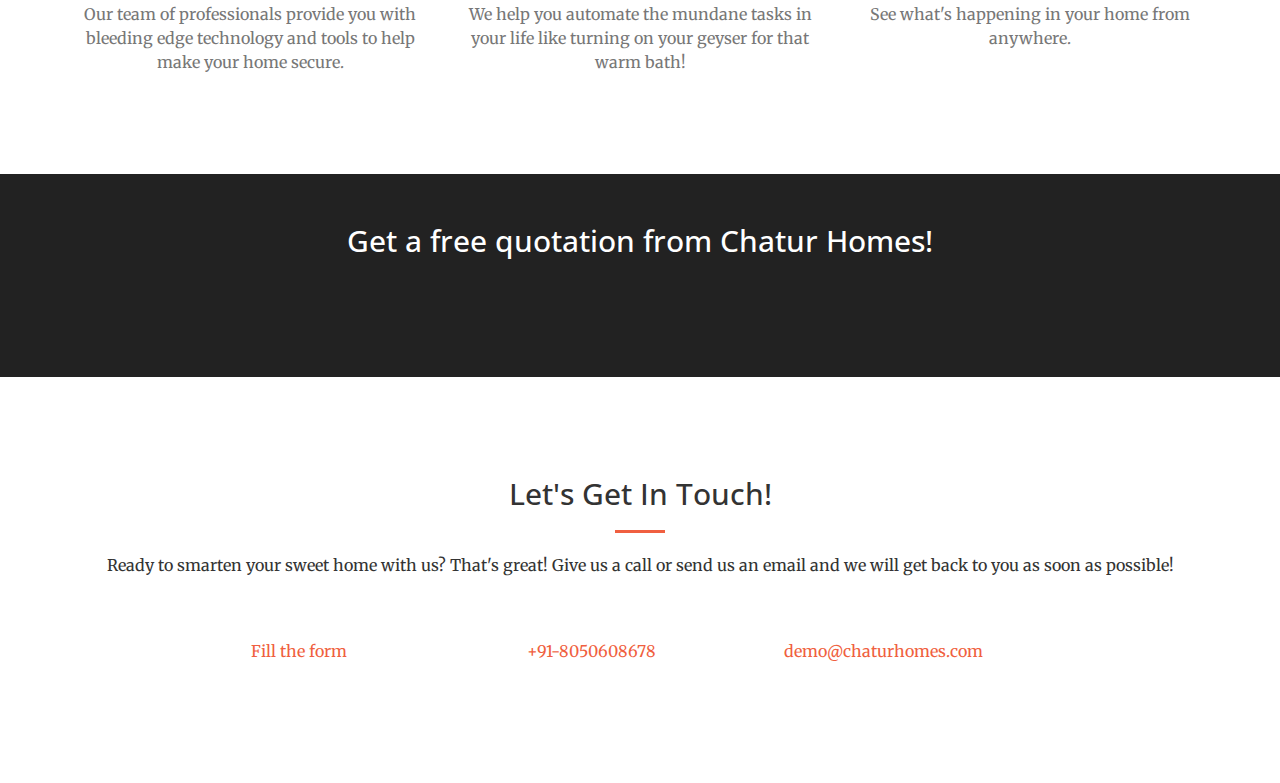
==== commit 64051454: "SEO specific changes" ====
--- a/index.html
+++ b/index.html
@@ -1,207 +1,287 @@
 <!DOCTYPE html>
 <html lang="en">
-  <head>
+
+<head>
+
     <meta charset="utf-8">
-    <title>Chatur Homes | Home Automation & Home Security</title>
-    <meta name="viewport" content="width=device-width, initial-scale=1.0">
-    <meta name="description" content="State of the art - premium Home automation and home security Integrator in Whitefield, Bangalore">
-    <link href="static/bootstrap-combined.min.css" rel="stylesheet">
-    <link href="static/app.css" rel="stylesheet">
-    <link href="static/app-theme.css" rel="stylesheet">
-    <link href="http://fonts.googleapis.com/css?family=Roboto:400,300italic,100,100italic,300" rel="stylesheet" type="text/css">
-    <!--[if lt IE 9]><script src="static/html5shiv.min.js"></script><![endif]-->
-  </head>
-  <body data-target=".content-nav">
+    <meta http-equiv="X-UA-Compatible" content="IE=edge">
+    <meta name="viewport" content="width=device-width, initial-scale=1">
+    <meta name="description" content="Premium Home automation and home security Integrator in Bangalore East. We offer state of the art security, with sensors and intruder alarms, and automation that is compatible with Alexa and Google Assistant">
+    <meta name="author" content="">
+
+    <title>Chatur Homes - Smart Home : Home automation & Home security</title>
+
+    <!-- Bootstrap Core CSS -->
+    <link rel="stylesheet" href="css/bootstrap.min.css" type="text/css">
+
+    <!-- Custom Fonts -->
+    <link href='http://fonts.googleapis.com/css?family=Open+Sans:300italic,400italic,600italic,700italic,800italic,400,300,600,700,800' rel='stylesheet' type='text/css'>
+    <link href='http://fonts.googleapis.com/css?family=Merriweather:400,300,300italic,400italic,700,700italic,900,900italic' rel='stylesheet' type='text/css'>
+    <link rel="stylesheet" href="font-awesome/css/font-awesome.min.css" type="text/css">
+
+    <!-- Plugin CSS -->
+    <link rel="stylesheet" href="css/animate.min.css" type="text/css">
+
+    <!-- Custom CSS -->
+    <link rel="stylesheet" href="css/creative.css" type="text/css">
+
+    <!-- HTML5 Shim and Respond.js IE8 support of HTML5 elements and media queries -->
+    <!-- WARNING: Respond.js doesn't work if you view the page via file:// -->
+    <!--[if lt IE 9]>
+        <script src="https://oss.maxcdn.com/libs/html5shiv/3.7.0/html5shiv.js"></script>
+        <script src="https://oss.maxcdn.com/libs/respond.js/1.4.2/respond.min.js"></script>
+    <![endif]-->
+
+</head>
+
+<body id="page-top">
+
+    <nav id="mainNav" class="navbar navbar-default navbar-fixed-top">
+        <div class="container-fluid">
+            <!-- Brand and toggle get grouped for better mobile display -->
+            <div class="navbar-header">
+                <button type="button" class="navbar-toggle collapsed" data-toggle="collapse" data-target="#bs-example-navbar-collapse-1">
+                    <span class="sr-only">Toggle navigation</span>
+                    <span class="icon-bar"></span>
+                    <span class="icon-bar"></span>
+                    <span class="icon-bar"></span>
+                </button>
+                <a class="navbar-brand page-scroll" href="#page-top">Chatur Homes</a>
+            </div>
+
+            <!-- Collect the nav links, forms, and other content for toggling -->
+            <div class="collapse navbar-collapse" id="bs-example-navbar-collapse-1">
+                <ul class="nav navbar-nav navbar-right">
+                    <li>
+                        <a class="page-scroll" href="#about">About</a>
+                    </li>
+                    <li>
+                        <a class="page-scroll" href="#services">Services</a>
+                    </li>
+                    <li class="hidden">
+                        <a class="page-scroll" href="#portfolio">Portfolio</a>
+                    </li>
+                    <li>
+                        <a class="page-scroll" href="#contact">Contact</a>
+                    </li>
+                </ul>
+            </div>
+            <!-- /.navbar-collapse -->
+        </div>
+        <!-- /.container-fluid -->
+    </nav>
+
     <header>
-      <div class="container">
-        <div class="row">
-          <div class="span5">
-            <h1>Chatur Homes</h1>
-          </div>
-          <div class="span7">
-            <menu>
-              <ul>
-                <li><a href="#download" class="menu download">Download <span class="version-tag">Latest</span></a></li>
-                <li><a href="http://github.com/square/Chatur Homes" data-title="View GitHub Project" class="menu github"><img src="static/icon-github.png" alt="GitHub"/></a></li>
-                <li><a href="http://square.github.io/" data-title="Square Open Source Portal" class="menu square"><img src="static/icon-square.png" alt="Square"/></a></li>
-              </ul>
-            </menu>
-          </div>
-      </div>
+        <div class="header-content">
+            <div class="header-content-inner">
+                <h1>Retrofitting SMARTness to your HOME</h1>
+                <hr>
+                <p>Chatur Homes can help you make your home secure and smarter! !</p>
+                <a href="#about" class="btn btn-primary btn-xl page-scroll">Find Out More</a>
+            </div>
+        </div>
     </header>
-    <section id="subtitle">
-      <div class="container">
-        <div class="row">
-          <div class="span12">
-            <h2>A powerful <strong>image downloading</strong> and <strong>caching</strong> library for Android</h2>
-          </div>
-        </div>
-      </div>
-    </section>
-    <section id="body">
-      <div class="container">
-        <div class="row">
-          <div class="span9">
-            <h3 id="introduction">Introduction</h3>
-            <p>Images add much-needed context and visual flair to Android applications. Chatur Homes allows for hassle-free image loading in your application&mdash;often in one line of code!</p>
-            <pre class="prettyprint">Picasso.with(context).load("http://i.imgur.com/DvpvklR.png").into(imageView);</pre>
-            <p>Many common pitfalls of image loading on Android are handled automatically by Picasso:</p>
-            <ul>
-              <li>Handling <code>ImageView</code> recycling and download cancelation in an adapter.</li>
-              <li>Complex image transformations with minimal memory use.</li>
-              <li>Automatic memory and disk caching.</li>
-            </ul>
-            <p class="screenshot"><img src="static/sample.png" alt="Sample application screenshot."></p>
-
-            <h3 id="features">Features</h3>
-
-            <h4>Adapter Downloads</h4>
-            <p>Adapter re-use is automatically detected and the previous download canceled.</p>
-            <pre class="prettyprint">@Override public void getView(int position, View convertView, ViewGroup parent) {
-  SquaredImageView view = (SquaredImageView) convertView;
-  if (view == null) {
-    view = new SquaredImageView(context);
-  }
-  String url = getItem(position);
-
-  Picasso.with(context).load(url).into(view);
-}</pre>
-
-            <h4>Image Transformations</h4>
-            <p>Transform images to better fit into layouts and to reduce memory size.</p>
-            <pre class="prettyprint">Picasso.with(context)
-  .load(url)
-  .resize(50, 50)
-  .centerCrop()
-  .into(imageView)</pre>
-            <p>You can also specify custom transformations for more advanced effects.</p>
-            <pre class="prettyprint">public class CropSquareTransformation implements Transformation {
-  @Override public Bitmap transform(Bitmap source) {
-    int size = Math.min(source.getWidth(), source.getHeight());
-    int x = (source.getWidth() - size) / 2;
-    int y = (source.getHeight() - size) / 2;
-    Bitmap result = Bitmap.createBitmap(source, x, y, size, size);
-    if (result != source) {
-      source.recycle();
-    }
-    return result;
-  }
-
-  @Override public String key() { return "square()"; }
-}</pre>
-            <p>Pass an instance of this class to the <code>transform</code> method.</p>
-
-            <h4>Place Holders</h4>
-            <p>Picasso supports both download and error placeholders as optional features.</p>
-            <pre class-"prettyprint">Picasso.with(context)
-    .load(url)
-    .placeholder(R.drawable.user_placeholder)
-    .error(R.drawable.user_placeholder_error)
-    .into(imageView);</pre>
-            <p>A request will be retried three times before the error placeholder is shown.</p>
-
-
-            <h4>Resource Loading</h4>
-            <p>Resources, assets, files, content providers are all supported as image sources.</p>
-            <pre class="prettyprint">Picasso.with(context).load(R.drawable.landing_screen).into(imageView1);
-Picasso.with(context).load("file:///android_asset/DvpvklR.png").into(imageView2);
-Picasso.with(context).load(new File(...)).into(imageView3);</pre>
-
-            <h4>Debug Indicators</h4>
-            <p>For development you can enable the display of a colored ribbon which indicates the image source. Call <code>setIndicatorsEnabled(true)</code> on the Picasso instance.</p>
-            <p class="screenshot"><img src="static/debug.png" alt="Debug ribbon indicators"></p>
-
-            <h3 id="download">Download</h3>
-            <p><a href="https://search.maven.org/remote_content?g=com.squareup.picasso&a=picasso&v=LATEST" class="dl version-href">&darr; <span class="version-tag">Latest</span> JAR</a></p>
-            <p>The source code to the Picasso, its samples, and this website is <a href="http://github.com/square/picasso">available on GitHub</a>.</p>
-
-            <h4>Maven</h4>
-            <pre class="prettyprint">&lt;dependency>
-  &lt;groupId>com.squareup.picasso&lt;/groupId>
-  &lt;artifactId>picasso&lt;/artifactId>
-  &lt;version><span class="version pln"><em>(insert latest version)</em></span>&lt;/version>
-&lt;/dependency></pre>
-
-            <h4>Gradle</h4>
-            <pre class="prettyprint">compile 'com.squareup.picasso:picasso:<span class="version pln"><em>(insert latest version)</em></span>'</pre>
-
-            <h3 id="contributing">Contributing</h3>
-            <p>If you would like to contribute code you can do so through GitHub by forking the repository and sending a pull request.</p>
-            <p>When submitting code, please make every effort to follow existing conventions and style in order to keep the code as readable as possible. Please also make sure your code compiles by running <code>mvn clean verify</code>.</p>
-            <p>Before your code can be accepted into the project you must also sign the <a href="http://squ.re/sign-the-cla">Individual Contributor License Agreement (CLA)</a>.</p>
-
-            <h3 id="license">License</h3>
-            <pre>Copyright 2013 Square, Inc.
-
-Licensed under the Apache License, Version 2.0 (the "License");
-you may not use this file except in compliance with the License.
-You may obtain a copy of the License at
-
-   http://www.apache.org/licenses/LICENSE-2.0
-
-Unless required by applicable law or agreed to in writing, software
-distributed under the License is distributed on an "AS IS" BASIS,
-WITHOUT WARRANTIES OR CONDITIONS OF ANY KIND, either express or implied.
-See the License for the specific language governing permissions and
-limitations under the License.</pre>
-          </div>
-          <div class="span3">
-            <div class="content-nav" data-spy="affix" data-offset-top="80">
-              <ul class="nav nav-tabs nav-stacked primary">
-                <li><a href="#introduction">Introduction</a></li>
-                <li><a href="#features">Features</a></li>
-                <li><a href="#download">Download</a></li>
-                <li><a href="#contributing">Contributing</a></li>
-                <li><a href="#license">License</a></li>
-              </ul>
-              <ul class="nav nav-pills nav-stacked secondary">
-                <li><a href="2.x/picasso/">Javadoc</a></li>
-                <li><a href="http://stackoverflow.com/questions/tagged/picasso?sort=active">StackOverflow</a></li>
-              </ul>
-            </div>
-          </div>
-        </div>
-        <div class="row">
-          <div class="span12 logo">
-            <a href="https://squareup.com"><img src="static/logo-square.png" alt="Square, Inc."/></a>
-          </div>
-        </div>
-      </div>
-    </section>
-    <script src="http://ajax.googleapis.com/ajax/libs/jquery/1.9.1/jquery.min.js"></script>
-    <script src="static/bootstrap.min.js"></script>
-    <script src="static/jquery.smooth-scroll.min.js"></script>
-    <script src="static/jquery-maven-artifact.min.js"></script>
-    <script src="static/prettify.js"></script>
-    <script type="text/javascript">
-      $(function() {
-        // Syntax highlight code blocks.
-        prettyPrint();
-
-        // Spy on scroll position for real-time updating of current section.
-        $('body').scrollspy();
-
-        // Use smooth-scroll for internal links.
-        $('a').smoothScroll();
-
-        // Enable tooltips on the header nav image items.
-        $('.menu').tooltip({
-          placement: 'bottom',
-          trigger: 'hover',
-          container: 'body',
-          delay: {
-            show: 500,
-            hide: 0
-          }
-        });
-
-        // Look up the latest version of the library.
-        $.fn.artifactVersion('com.squareup.picasso', 'picasso', function(version, url) {
-          $('.version').text(version);
-          $('.version-tag').text('v' + version);
-          $('.version-href').attr('href', url);
-        });
-      });
-    </script>
-  </body>
+
+    <section class="bg-primary" id="about">
+        <div class="container">
+            <div class="row">
+                <div class="col-lg-8 col-lg-offset-2 text-center">
+                    <h2 class="section-heading">We've got what you need!</h2>
+                    <hr class="light">
+                    <p class="text-faded">Chatur Homes has everything you need to make your home smarter and secure in no time! We offer quality service at affordable prices and in a transparent way. No strings attached!</p>
+                    <a href="#contact" class="btn btn-default btn-xl page-scroll">Get Started!</a>
+                </div>
+            </div>
+        </div>
+    </section>
+
+    <section id="services">
+        <div class="container">
+            <div class="row">
+                <div class="col-lg-12 text-center">
+                    <h2 class="section-heading">At Your Service</h2>
+                    <hr class="primary">
+                </div>
+            </div>
+        </div>
+        <div class="container">
+            <div class="row">
+                <div class="col-lg-4 col-md-6 text-center">
+                    <div class="service-box">
+                        <i class="fa fa-4x fa-shield wow bounceIn text-primary"></i>
+                        <h3>Home Security</h3>
+                        <p class="text-muted">Our team of professionals provide you with bleeding edge technology and tools to help make your home secure.</p>
+                    </div>
+                </div>
+                <div class="col-lg-4 col-md-6 text-center">
+                    <div class="service-box">
+                        <i class="fa fa-4x fa-magic wow bounceIn text-primary" data-wow-delay=".1s"></i>
+                        <h3>Home Automation</h3>
+                        <p class="text-muted">We help you automate the mundane tasks in your life like turning on your geyser for that warm bath!</p>
+                    </div>
+                </div>
+                <div class="col-lg-4 col-md-6 text-center">
+                    <div class="service-box">
+                        <i class="fa fa-4x fa-video-camera wow bounceIn text-primary" data-wow-delay=".2s"></i>
+                        <h3>Surveillance</h3>
+                        <p class="text-muted">See what's happening in your home from anywhere.</p>
+                    </div>
+                </div>
+                <div class="col-lg-3 col-md-6 text-center hidden">
+                    <div class="service-box">
+                        <i class="fa fa-4x fa-heart wow bounceIn text-primary" data-wow-delay=".3s"></i>
+                        <h3>Made with Love</h3>
+                        <p class="text-muted">You have to make your websites with love these days!</p>
+                    </div>
+                </div>
+            </div>
+        </div>
+    </section>
+
+    <section class="no-padding hidden" id="portfolio">
+        <div class="container-fluid">
+            <div class="row no-gutter">
+                <div class="col-lg-4 col-sm-6">
+                    <a href="#" class="portfolio-box">
+                        <img src="img/portfolio/1.jpg" class="img-responsive" alt="">
+                        <div class="portfolio-box-caption">
+                            <div class="portfolio-box-caption-content">
+                                <div class="project-category text-faded">
+                                    Category
+                                </div>
+                                <div class="project-name">
+                                    Project Name
+                                </div>
+                            </div>
+                        </div>
+                    </a>
+                </div>
+                <div class="col-lg-4 col-sm-6">
+                    <a href="#" class="portfolio-box">
+                        <img src="img/portfolio/2.jpg" class="img-responsive" alt="">
+                        <div class="portfolio-box-caption">
+                            <div class="portfolio-box-caption-content">
+                                <div class="project-category text-faded">
+                                    Category
+                                </div>
+                                <div class="project-name">
+                                    Project Name
+                                </div>
+                            </div>
+                        </div>
+                    </a>
+                </div>
+                <div class="col-lg-4 col-sm-6">
+                    <a href="#" class="portfolio-box">
+                        <img src="img/portfolio/3.jpg" class="img-responsive" alt="">
+                        <div class="portfolio-box-caption">
+                            <div class="portfolio-box-caption-content">
+                                <div class="project-category text-faded">
+                                    Category
+                                </div>
+                                <div class="project-name">
+                                    Project Name
+                                </div>
+                            </div>
+                        </div>
+                    </a>
+                </div>
+                <div class="col-lg-4 col-sm-6">
+                    <a href="#" class="portfolio-box">
+                        <img src="img/portfolio/4.jpg" class="img-responsive" alt="">
+                        <div class="portfolio-box-caption">
+                            <div class="portfolio-box-caption-content">
+                                <div class="project-category text-faded">
+                                    Category
+                                </div>
+                                <div class="project-name">
+                                    Project Name
+                                </div>
+                            </div>
+                        </div>
+                    </a>
+                </div>
+                <div class="col-lg-4 col-sm-6">
+                    <a href="#" class="portfolio-box">
+                        <img src="img/portfolio/5.jpg" class="img-responsive" alt="">
+                        <div class="portfolio-box-caption">
+                            <div class="portfolio-box-caption-content">
+                                <div class="project-category text-faded">
+                                    Category
+                                </div>
+                                <div class="project-name">
+                                    Project Name
+                                </div>
+                            </div>
+                        </div>
+                    </a>
+                </div>
+                <div class="col-lg-4 col-sm-6">
+                    <a href="#" class="portfolio-box">
+                        <img src="img/portfolio/6.jpg" class="img-responsive" alt="">
+                        <div class="portfolio-box-caption">
+                            <div class="portfolio-box-caption-content">
+                                <div class="project-category text-faded">
+                                    Category
+                                </div>
+                                <div class="project-name">
+                                    Project Name
+                                </div>
+                            </div>
+                        </div>
+                    </a>
+                </div>
+            </div>
+        </div>
+    </section>
+
+    <aside class="bg-dark">
+        <div class="container text-center">
+            <div class="call-to-action">
+                <h2>Get a free quotation from Chatur Homes!</h2>
+                <a href="tel:+91-8050608678" class="btn btn-default btn-xl wow tada">Call Now!</a>
+            </div>
+        </div>
+    </aside>
+
+    <section id="contact">
+        <div class="container">
+            <div class="row">
+                <div class="col-lg-12  text-center">
+                    <h2 class="section-heading">Let's Get In Touch!</h2>
+                    <hr class="primary">
+                    <p>Ready to smarten your sweet home with us? That's great! Give us a call or send us an email and we will get back to you as soon as possible!</p>
+                </div>
+                <div class="col-lg-offset-1 col-lg-3 text-center">
+                    <i class="fa fa-th-list fa-3x wow bounceIn"></i>
+                    <p><a href="http://goo.gl/forms/evaxZKDgFT6G1yXn2">Fill the form</a></p>
+                </div>
+                <div class="col-lg-3 text-center">
+                    <i class="fa fa-phone fa-3x wow bounceIn"></i>
+                    <p><a href="tel:+91-8050608678">+91-8050608678</a></p>
+                </div>
+                <div class="col-lg-3 text-center">
+                    <i class="fa fa-envelope-o fa-3x wow bounceIn" data-wow-delay=".1s"></i>
+                    <p><a href="mailto:demo@chaturhomes.com">demo@chaturhomes.com</a></p>
+                </div>
+            </div>
+        </div>
+    </section>
+
+    <!-- jQuery -->
+    <script src="js/jquery.js"></script>
+
+    <!-- Bootstrap Core JavaScript -->
+    <script src="js/bootstrap.min.js"></script>
+
+    <!-- Plugin JavaScript -->
+    <script src="js/jquery.easing.min.js"></script>
+    <script src="js/jquery.fittext.js"></script>
+    <script src="js/wow.min.js"></script>
+
+    <!-- Custom Theme JavaScript -->
+    <script src="js/creative.js"></script>
+
+</body>
+
 </html>
--- a/css/creative.css
+++ b/css/creative.css
@@ -0,0 +1,475 @@
+/*!
+ * Start Bootstrap - Creative Bootstrap Theme (http://startbootstrap.com)
+ * Code licensed under the Apache License v2.0.
+ * For details, see http://www.apache.org/licenses/LICENSE-2.0.
+ */
+
+html,
+body {
+    width: 100%;
+    height: 100%;
+}
+
+body {
+    font-family: Merriweather,'Helvetica Neue',Arial,sans-serif;
+}
+
+hr {
+    max-width: 50px;
+    border-color: #f05f40;
+    border-width: 3px;
+}
+
+hr.light {
+    border-color: #fff;
+}
+
+a {
+    color: #f05f40;
+    -webkit-transition: all .35s;
+    -moz-transition: all .35s;
+    transition: all .35s;
+}
+
+a:hover,
+a:focus {
+    color: #eb3812;
+}
+
+h1,
+h2,
+h3,
+h4,
+h5,
+h6 {
+    font-family: 'Open Sans','Helvetica Neue',Arial,sans-serif;
+}
+
+p {
+    margin-bottom: 20px;
+    font-size: 16px;
+    line-height: 1.5;
+}
+
+.bg-primary {
+    background-color: #f05f40;
+}
+
+.bg-dark {
+    color: #fff;
+    background-color: #222;
+}
+
+.text-faded {
+    color: rgba(255,255,255,.7);
+}
+
+section {
+    padding: 100px 0;
+}
+
+aside {
+    padding: 50px 0;
+}
+
+.no-padding {
+    padding: 0;
+}
+
+.navbar-default {
+    border-color: rgba(34,34,34,.05);
+    font-family: 'Open Sans','Helvetica Neue',Arial,sans-serif;
+    background-color: #fff;
+    -webkit-transition: all .35s;
+    -moz-transition: all .35s;
+    transition: all .35s;
+}
+
+.navbar-default .navbar-header .navbar-brand {
+    text-transform: uppercase;
+    font-family: 'Open Sans','Helvetica Neue',Arial,sans-serif;
+    font-weight: 700;
+    color: #f05f40;
+}
+
+.navbar-default .navbar-header .navbar-brand:hover,
+.navbar-default .navbar-header .navbar-brand:focus {
+    color: #eb3812;
+}
+
+.navbar-default .nav > li>a,
+.navbar-default .nav>li>a:focus {
+    text-transform: uppercase;
+    font-size: 13px;
+    font-weight: 700;
+    color: #222;
+}
+
+.navbar-default .nav > li>a:hover,
+.navbar-default .nav>li>a:focus:hover {
+    color: #f05f40;
+}
+
+.navbar-default .nav > li.active>a,
+.navbar-default .nav>li.active>a:focus {
+    color: #f05f40!important;
+    background-color: transparent;
+}
+
+.navbar-default .nav > li.active>a:hover,
+.navbar-default .nav>li.active>a:focus:hover {
+    background-color: transparent;
+}
+
+@media(min-width:768px) {
+    .navbar-default {
+        border-color: rgba(255,255,255,.3);
+        background-color: transparent;
+    }
+
+    .navbar-default .navbar-header .navbar-brand {
+        color: rgba(255,255,255,.7);
+    }
+
+    .navbar-default .navbar-header .navbar-brand:hover,
+    .navbar-default .navbar-header .navbar-brand:focus {
+        color: #fff;
+    }
+
+    .navbar-default .nav > li>a,
+    .navbar-default .nav>li>a:focus {
+        color: rgba(255,255,255,.7);
+    }
+
+    .navbar-default .nav > li>a:hover,
+    .navbar-default .nav>li>a:focus:hover {
+        color: #fff;
+    }
+
+    .navbar-default.affix {
+        border-color: rgba(34,34,34,.05);
+        background-color: #fff;
+    }
+
+    .navbar-default.affix .navbar-header .navbar-brand {
+        font-size: 14px;
+        color: #f05f40;
+    }
+
+    .navbar-default.affix .navbar-header .navbar-brand:hover,
+    .navbar-default.affix .navbar-header .navbar-brand:focus {
+        color: #eb3812;
+    }
+
+    .navbar-default.affix .nav > li>a,
+    .navbar-default.affix .nav>li>a:focus {
+        color: #222;
+    }
+
+    .navbar-default.affix .nav > li>a:hover,
+    .navbar-default.affix .nav>li>a:focus:hover {
+        color: #f05f40;
+    }
+}
+
+header {
+    position: relative;
+    width: 100%;
+    min-height: auto;
+    text-align: center;
+    color: #fff;
+    background-color: #0a0d0b;
+    background-color: #09605c;
+    background-color: #09605c;
+    background-image: url("data:image/svg+xml,%3Csvg width='304' height='304' viewBox='0 0 304 304' xmlns='http://www.w3.org/2000/svg'%3E%3Cpath d='M44.1 224c.463-2.282 2.48-4 4.9-4 2.76 0 5 2.24 5 5s-2.24 5-5 5c-2.42 0-4.437-1.718-4.9-4H0v-2h44.1zm160 48c.463-2.282 2.48-4 4.9-4 2.76 0 5 2.24 5 5s-2.24 5-5 5c-2.42 0-4.437-1.718-4.9-4H82v-2h122.1zm57.8-46c-.463 2.282-2.48 4-4.9 4-2.76 0-5-2.24-5-5s2.24-5 5-5c2.42 0 4.437 1.718 4.9 4H304v2h-42.1zm0 16c-.463 2.282-2.48 4-4.9 4-2.76 0-5-2.24-5-5s2.24-5 5-5c2.42 0 4.437 1.718 4.9 4H304v2h-42.1zm6.2-114c.463-2.282 2.48-4 4.9-4 2.76 0 5 2.24 5 5s-2.24 5-5 5c-2.42 0-4.437-1.718-4.9-4h-86.2c-.463 2.282-2.48 4-4.9 4-2.76 0-5-2.24-5-5s2.24-5 5-5c2.42 0 4.437 1.718 4.9 4h86.2zm-256-48c.463-2.282 2.48-4 4.9-4 2.76 0 5 2.24 5 5s-2.24 5-5 5c-2.42 0-4.437-1.718-4.9-4H0v-2h12.1zm185.8 34c-.463 2.282-2.48 4-4.9 4-2.76 0-5-2.24-5-5s2.24-5 5-5c2.42 0 4.437 1.718 4.9 4h86.2c.463-2.282 2.48-4 4.9-4 2.76 0 5 2.24 5 5s-2.24 5-5 5c-2.42 0-4.437-1.718-4.9-4h-86.2zM258 12.1c2.282.463 4 2.48 4 4.9 0 2.76-2.24 5-5 5s-5-2.24-5-5c0-2.42 1.718-4.437 4-4.9V0h2v12.1zm-64 208c2.282.463 4 2.48 4 4.9 0 2.76-2.24 5-5 5s-5-2.24-5-5c0-2.42 1.718-4.437 4-4.9v-54.2c-2.282-.463-4-2.48-4-4.9 0-2.76 2.24-5 5-5s5 2.24 5 5c0 2.42-1.718 4.437-4 4.9v54.2zm48-198.2c2.282-.463 4-2.48 4-4.9 0-2.76-2.24-5-5-5s-5 2.24-5 5c0 2.42 1.718 4.437 4 4.9V82h64v-2h-62V21.9zm16 16c2.282-.463 4-2.48 4-4.9 0-2.76-2.24-5-5-5s-5 2.24-5 5c0 2.42 1.718 4.437 4 4.9V66h48v-2h-46V37.9zm-128 96c2.282-.463 4-2.48 4-4.9 0-2.76-2.24-5-5-5s-5 2.24-5 5c0 2.42 1.718 4.437 4 4.9V210h16v10.1c-2.282.463-4 2.48-4 4.9 0 2.76 2.24 5 5 5s5-2.24 5-5c0-2.42-1.718-4.437-4-4.9V208h-16v-74.1zm-5.9-21.9c.463-2.282 2.48-4 4.9-4 2.76 0 5 2.24 5 5s-2.24 5-5 5c-2.42 0-4.437-1.718-4.9-4H114v48H85.9c-.463 2.282-2.48 4-4.9 4-2.76 0-5-2.24-5-5s2.24-5 5-5c2.42 0 4.437 1.718 4.9 4H112v-48h12.1zm-6.2 130c-.463 2.282-2.48 4-4.9 4-2.76 0-5-2.24-5-5s2.24-5 5-5c2.42 0 4.437 1.718 4.9 4H176v-74.1c-2.282-.463-4-2.48-4-4.9 0-2.76 2.24-5 5-5s5 2.24 5 5c0 2.42-1.718 4.437-4 4.9V242h-60.1zm-16-64c-.463 2.282-2.48 4-4.9 4-2.76 0-5-2.24-5-5s2.24-5 5-5c2.42 0 4.437 1.718 4.9 4H114v48h10.1c.463-2.282 2.48-4 4.9-4 2.76 0 5 2.24 5 5s-2.24 5-5 5c-2.42 0-4.437-1.718-4.9-4H112v-48h-10.1zM66 284.1c2.282.463 4 2.48 4 4.9 0 2.76-2.24 5-5 5s-5-2.24-5-5c0-2.42 1.718-4.437 4-4.9V274H50v30h-2v-32h18v12.1zM236.1 176c.463-2.282 2.48-4 4.9-4 2.76 0 5 2.24 5 5s-2.24 5-5 5c-2.42 0-4.437-1.718-4.9-4H226v94h48v32h-2v-30h-48v-98h12.1zm25.8-30c-.463 2.282-2.48 4-4.9 4-2.76 0-5-2.24-5-5s2.24-5 5-5c2.42 0 4.437 1.718 4.9 4H274v44.1c2.282.463 4 2.48 4 4.9 0 2.76-2.24 5-5 5s-5-2.24-5-5c0-2.42 1.718-4.437 4-4.9V146h-10.1zm-64 96c-.463 2.282-2.48 4-4.9 4-2.76 0-5-2.24-5-5s2.24-5 5-5c2.42 0 4.437 1.718 4.9 4H208v-80h16v-14h-42.1c-.463 2.282-2.48 4-4.9 4-2.76 0-5-2.24-5-5s2.24-5 5-5c2.42 0 4.437 1.718 4.9 4H226v18h-16v80h-12.1zm86.2-210c.463-2.282 2.48-4 4.9-4 2.76 0 5 2.24 5 5s-2.24 5-5 5c-2.42 0-4.437-1.718-4.9-4H272V0h2v32h10.1zM98 101.9c2.282-.463 4-2.48 4-4.9 0-2.76-2.24-5-5-5s-5 2.24-5 5c0 2.42 1.718 4.437 4 4.9V144H53.9c-.463-2.282-2.48-4-4.9-4-2.76 0-5 2.24-5 5s2.24 5 5 5c2.42 0 4.437-1.718 4.9-4H98v-44.1zM53.9 34c-.463 2.282-2.48 4-4.9 4-2.76 0-5-2.24-5-5s2.24-5 5-5c2.42 0 4.437 1.718 4.9 4H80V0h2v34H53.9zm60.1 3.9c2.282-.463 4-2.48 4-4.9 0-2.76-2.24-5-5-5s-5 2.24-5 5c0 2.42 1.718 4.437 4 4.9V64H80v64H69.9c-.463-2.282-2.48-4-4.9-4-2.76 0-5 2.24-5 5s2.24 5 5 5c2.42 0 4.437-1.718 4.9-4H82V66h32V37.9zM101.9 82c-.463 2.282-2.48 4-4.9 4-2.76 0-5-2.24-5-5s2.24-5 5-5c2.42 0 4.437 1.718 4.9 4H128V37.9c-2.282-.463-4-2.48-4-4.9 0-2.76 2.24-5 5-5s5 2.24 5 5c0 2.42-1.718 4.437-4 4.9V82h-28.1zm16-64c-.463 2.282-2.48 4-4.9 4-2.76 0-5-2.24-5-5s2.24-5 5-5c2.42 0 4.437 1.718 4.9 4H146v44.1c2.282.463 4 2.48 4 4.9 0 2.76-2.24 5-5 5s-5-2.24-5-5c0-2.42 1.718-4.437 4-4.9V18h-26.1zm102.2 270c.463-2.282 2.48-4 4.9-4 2.76 0 5 2.24 5 5s-2.24 5-5 5c-2.42 0-4.437-1.718-4.9-4H98v14h-2v-16h124.1zM242 149.9c2.282-.463 4-2.48 4-4.9 0-2.76-2.24-5-5-5s-5 2.24-5 5c0 2.42 1.718 4.437 4 4.9V162h16v30h-16v66h48v46h2v-48h-48v-62h16v-34h-16v-10.1zM53.9 18c-.463 2.282-2.48 4-4.9 4-2.76 0-5-2.24-5-5s2.24-5 5-5c2.42 0 4.437 1.718 4.9 4H64V2H48V0h18v18H53.9zm112 32c-.463 2.282-2.48 4-4.9 4-2.76 0-5-2.24-5-5s2.24-5 5-5c2.42 0 4.437 1.718 4.9 4H192V0h50v2h-48v48h-28.1zm-48-48c-.463 2.282-2.48 4-4.9 4-2.76 0-5-2.24-5-5 0-.342.034-.677.1-1h2.07c-.11.313-.17.65-.17 1 0 1.657 1.343 3 3 3s3-1.343 3-3c0-.35-.06-.687-.17-1H178v34h-18V21.9c-2.282-.463-4-2.48-4-4.9 0-2.76 2.24-5 5-5s5 2.24 5 5c0 2.42-1.718 4.437-4 4.9V32h14V2h-58.1zm0 96c-.463 2.282-2.48 4-4.9 4-2.76 0-5-2.24-5-5s2.24-5 5-5c2.42 0 4.437 1.718 4.9 4H137l32-32h39V21.9c-2.282-.463-4-2.48-4-4.9 0-2.76 2.24-5 5-5s5 2.24 5 5c0 2.42-1.718 4.437-4 4.9V66h-40.172l-32 32H117.9zm28.1 90.1c2.282.463 4 2.48 4 4.9 0 2.76-2.24 5-5 5s-5-2.24-5-5c0-2.42 1.718-4.437 4-4.9v-76.513L175.586 80H224V21.9c-2.282-.463-4-2.48-4-4.9 0-2.76 2.24-5 5-5s5 2.24 5 5c0 2.42-1.718 4.437-4 4.9V82h-49.586L146 112.414V188.1zm16 32c2.282.463 4 2.48 4 4.9 0 2.76-2.24 5-5 5s-5-2.24-5-5c0-2.42 1.718-4.437 4-4.9v-99.513L184.586 96H300.1c.398-1.96 1.94-3.502 3.9-3.9v2.07c-1.165.413-2 1.524-2 2.83s.835 2.417 2 2.83v2.07c-1.96-.398-3.502-1.94-3.9-3.9H185.414L162 121.414V220.1zm-144-64c2.282.463 4 2.48 4 4.9 0 2.76-2.24 5-5 5s-5-2.24-5-5c0-2.42 1.718-4.437 4-4.9v-3.513l48-48V48h32V0h2v50H66v55.413l-48 48v2.687zM50 53.9c2.282-.463 4-2.48 4-4.9 0-2.76-2.24-5-5-5s-5 2.24-5 5c0 2.42 1.718 4.437 4 4.9v42.686l-48 48V210h28.1c.463 2.282 2.48 4 4.9 4 2.76 0 5-2.24 5-5s-2.24-5-5-5c-2.42 0-4.437 1.718-4.9 4H2v-62.586l48-48V53.9zm-16 16c2.282-.463 4-2.48 4-4.9 0-2.76-2.24-5-5-5s-5 2.24-5 5c0 2.42 1.718 4.437 4 4.9v18.686l-32 32v2.828l34-34V69.9zM12.1 32c.463-2.282 2.48-4 4.9-4 2.76 0 5 2.24 5 5s-2.24 5-5 5c-2.42 0-4.437-1.718-4.9-4H9.414L0 43.414v-2.828L8.586 32H12.1zm265.8 18c-.463 2.282-2.48 4-4.9 4-2.76 0-5-2.24-5-5s2.24-5 5-5c2.42 0 4.437 1.718 4.9 4h18.686L304 40.586v2.828L297.414 50H277.9zm-16 160c-.463 2.282-2.48 4-4.9 4-2.76 0-5-2.24-5-5s2.24-5 5-5c2.42 0 4.437 1.718 4.9 4H288V136.587l16-16v2.827l-14 14V210h-28.1zm-208 32c-.463 2.282-2.48 4-4.9 4-2.76 0-5-2.24-5-5s2.24-5 5-5c2.42 0 4.437 1.718 4.9 4H64v-22.586L40.586 194H21.9c-.463 2.282-2.48 4-4.9 4-2.76 0-5-2.24-5-5s2.24-5 5-5c2.42 0 4.437 1.718 4.9 4h19.513L66 216.586V242H53.9zm150.2 14c.463-2.282 2.48-4 4.9-4 2.76 0 5 2.24 5 5s-2.24 5-5 5c-2.42 0-4.437-1.718-4.9-4H96v-56.598L56.598 162H37.9c-.463 2.282-2.48 4-4.9 4-2.76 0-5-2.24-5-5s2.24-5 5-5c2.42 0 4.437 1.718 4.9 4h19.502L98 200.598V256h106.1zm-150.2 2c-.463 2.282-2.48 4-4.9 4-2.76 0-5-2.24-5-5s2.24-5 5-5c2.42 0 4.437 1.718 4.9 4H80v-46.586L48.586 178H21.9c-.463 2.282-2.48 4-4.9 4-2.76 0-5-2.24-5-5s2.24-5 5-5c2.42 0 4.437 1.718 4.9 4h27.513L82 208.586V258H53.9zM97 100c1.657 0 3-1.343 3-3s-1.343-3-3-3-3 1.343-3 3 1.343 3 3 3zm0-16c1.657 0 3-1.343 3-3s-1.343-3-3-3-3 1.343-3 3 1.343 3 3 3zm16 16c1.657 0 3-1.343 3-3s-1.343-3-3-3-3 1.343-3 3 1.343 3 3 3zm16 16c1.657 0 3-1.343 3-3s-1.343-3-3-3-3 1.343-3 3 1.343 3 3 3zm0 16c1.657 0 3-1.343 3-3s-1.343-3-3-3-3 1.343-3 3 1.343 3 3 3zm-48 32c1.657 0 3-1.343 3-3s-1.343-3-3-3-3 1.343-3 3 1.343 3 3 3zm16 16c1.657 0 3-1.343 3-3s-1.343-3-3-3-3 1.343-3 3 1.343 3 3 3zm32 48c1.657 0 3-1.343 3-3s-1.343-3-3-3-3 1.343-3 3 1.343 3 3 3zm-16 16c1.657 0 3-1.343 3-3s-1.343-3-3-3-3 1.343-3 3 1.343 3 3 3zm32-16c1.657 0 3-1.343 3-3s-1.343-3-3-3-3 1.343-3 3 1.343 3 3 3zm0-32c1.657 0 3-1.343 3-3s-1.343-3-3-3-3 1.343-3 3 1.343 3 3 3zm16 32c1.657 0 3-1.343 3-3s-1.343-3-3-3-3 1.343-3 3 1.343 3 3 3zm32 16c1.657 0 3-1.343 3-3s-1.343-3-3-3-3 1.343-3 3 1.343 3 3 3zm0-16c1.657 0 3-1.343 3-3s-1.343-3-3-3-3 1.343-3 3 1.343 3 3 3zm-16-64c1.657 0 3-1.343 3-3s-1.343-3-3-3-3 1.343-3 3 1.343 3 3 3zm16 0c1.657 0 3-1.343 3-3s-1.343-3-3-3-3 1.343-3 3 1.343 3 3 3zm16 96c1.657 0 3-1.343 3-3s-1.343-3-3-3-3 1.343-3 3 1.343 3 3 3zm0 16c1.657 0 3-1.343 3-3s-1.343-3-3-3-3 1.343-3 3 1.343 3 3 3zm16 16c1.657 0 3-1.343 3-3s-1.343-3-3-3-3 1.343-3 3 1.343 3 3 3zm16-144c1.657 0 3-1.343 3-3s-1.343-3-3-3-3 1.343-3 3 1.343 3 3 3zm0 32c1.657 0 3-1.343 3-3s-1.343-3-3-3-3 1.343-3 3 1.343 3 3 3zm16-32c1.657 0 3-1.343 3-3s-1.343-3-3-3-3 1.343-3 3 1.343 3 3 3zm16-16c1.657 0 3-1.343 3-3s-1.343-3-3-3-3 1.343-3 3 1.343 3 3 3zm-96 0c1.657 0 3-1.343 3-3s-1.343-3-3-3-3 1.343-3 3 1.343 3 3 3zm0 16c1.657 0 3-1.343 3-3s-1.343-3-3-3-3 1.343-3 3 1.343 3 3 3zm16-32c1.657 0 3-1.343 3-3s-1.343-3-3-3-3 1.343-3 3 1.343 3 3 3zm96 0c1.657 0 3-1.343 3-3s-1.343-3-3-3-3 1.343-3 3 1.343 3 3 3zm-16-64c1.657 0 3-1.343 3-3s-1.343-3-3-3-3 1.343-3 3 1.343 3 3 3zm16-16c1.657 0 3-1.343 3-3s-1.343-3-3-3-3 1.343-3 3 1.343 3 3 3zm-32 0c1.657 0 3-1.343 3-3s-1.343-3-3-3-3 1.343-3 3 1.343 3 3 3zm0-16c1.657 0 3-1.343 3-3s-1.343-3-3-3-3 1.343-3 3 1.343 3 3 3zm-16 0c1.657 0 3-1.343 3-3s-1.343-3-3-3-3 1.343-3 3 1.343 3 3 3zm-16 0c1.657 0 3-1.343 3-3s-1.343-3-3-3-3 1.343-3 3 1.343 3 3 3zm-16 0c1.657 0 3-1.343 3-3s-1.343-3-3-3-3 1.343-3 3 1.343 3 3 3zM49 36c1.657 0 3-1.343 3-3s-1.343-3-3-3-3 1.343-3 3 1.343 3 3 3zm-32 0c1.657 0 3-1.343 3-3s-1.343-3-3-3-3 1.343-3 3 1.343 3 3 3zm32 16c1.657 0 3-1.343 3-3s-1.343-3-3-3-3 1.343-3 3 1.343 3 3 3zM33 68c1.657 0 3-1.343 3-3s-1.343-3-3-3-3 1.343-3 3 1.343 3 3 3zm16-48c1.657 0 3-1.343 3-3s-1.343-3-3-3-3 1.343-3 3 1.343 3 3 3zm0 240c1.657 0 3-1.343 3-3s-1.343-3-3-3-3 1.343-3 3 1.343 3 3 3zm16 32c1.657 0 3-1.343 3-3s-1.343-3-3-3-3 1.343-3 3 1.343 3 3 3zm-16-64c1.657 0 3-1.343 3-3s-1.343-3-3-3-3 1.343-3 3 1.343 3 3 3zm0 16c1.657 0 3-1.343 3-3s-1.343-3-3-3-3 1.343-3 3 1.343 3 3 3zm-16-32c1.657 0 3-1.343 3-3s-1.343-3-3-3-3 1.343-3 3 1.343 3 3 3zm80-176c1.657 0 3-1.343 3-3s-1.343-3-3-3-3 1.343-3 3 1.343 3 3 3zm16 0c1.657 0 3-1.343 3-3s-1.343-3-3-3-3 1.343-3 3 1.343 3 3 3zm-16-16c1.657 0 3-1.343 3-3s-1.343-3-3-3-3 1.343-3 3 1.343 3 3 3zm32 48c1.657 0 3-1.343 3-3s-1.343-3-3-3-3 1.343-3 3 1.343 3 3 3zm16-16c1.657 0 3-1.343 3-3s-1.343-3-3-3-3 1.343-3 3 1.343 3 3 3zm0-32c1.657 0 3-1.343 3-3s-1.343-3-3-3-3 1.343-3 3 1.343 3 3 3zm112 176c1.657 0 3-1.343 3-3s-1.343-3-3-3-3 1.343-3 3 1.343 3 3 3zm-16 16c1.657 0 3-1.343 3-3s-1.343-3-3-3-3 1.343-3 3 1.343 3 3 3zm0 16c1.657 0 3-1.343 3-3s-1.343-3-3-3-3 1.343-3 3 1.343 3 3 3zm0 16c1.657 0 3-1.343 3-3s-1.343-3-3-3-3 1.343-3 3 1.343 3 3 3zM17 180c1.657 0 3-1.343 3-3s-1.343-3-3-3-3 1.343-3 3 1.343 3 3 3zm0 16c1.657 0 3-1.343 3-3s-1.343-3-3-3-3 1.343-3 3 1.343 3 3 3zm0-32c1.657 0 3-1.343 3-3s-1.343-3-3-3-3 1.343-3 3 1.343 3 3 3zm16 0c1.657 0 3-1.343 3-3s-1.343-3-3-3-3 1.343-3 3 1.343 3 3 3zM17 84c1.657 0 3-1.343 3-3s-1.343-3-3-3-3 1.343-3 3 1.343 3 3 3zm32 64c1.657 0 3-1.343 3-3s-1.343-3-3-3-3 1.343-3 3 1.343 3 3 3zm16-16c1.657 0 3-1.343 3-3s-1.343-3-3-3-3 1.343-3 3 1.343 3 3 3zM34 39.793V0h-2v40.586L8.586 64H0v2h9.413L34 41.414v-1.62zM2 300.1V258h14v46h2v-48H0V302.17c.313-.11.65-.17 1-.17 1.306 0 2.417.835 2.83 2H5.9c-.398-1.96-1.94-3.502-3.9-3.9zM34 241v63h-2v-62H0v-2h34v1zM17 18h1V0h-2v16H0v2h17zm273-2V0h-2v18h16v-2h-14zm-32 273v15h-2v-14h-14v14h-2v-16h18v1zM0 92.1c.323-.066.658-.1 1-.1 2.76 0 5 2.24 5 5s-2.24 5-5 5c-.342 0-.677-.034-1-.1v-2.07c.313.11.65.17 1 .17 1.657 0 3-1.343 3-3s-1.343-3-3-3c-.35 0-.687.06-1 .17V92.1zM80 272h2v32h-2v-32zm37.9 32c-.463-2.282-2.48-4-4.9-4-2.42 0-4.437 1.718-4.9 4h2.07c.413-1.165 1.524-2 2.83-2s2.417.835 2.83 2h2.07zM5.9 0c.066.323.1.658.1 1 0 2.76-2.24 5-5 5-.342 0-.677-.034-1-.1V3.83C.313 3.94.65 4 1 4c1.657 0 3-1.343 3-3 0-.35-.06-.687-.17-1H5.9zm294.2 0c-.066.323-.1.658-.1 1 0 2.42 1.718 4.437 4 4.9V3.83c-1.165-.413-2-1.524-2-2.83 0-.35.06-.687.17-1h-2.07zm3.9 300.1c-1.96.398-3.502 1.94-3.9 3.9h2.07c.302-.852.978-1.528 1.83-1.83v-2.07z' fill='%2376726b' fill-opacity='0.4' fill-rule='evenodd'/%3E%3C/svg%3E");    background-size: cover;
+    -o-background-size: cover;
+}
+
+header .header-content {
+    position: relative;
+    width: 100%;
+    padding: 100px 15px;
+    text-align: center;
+}
+
+header .header-content .header-content-inner h1 {
+    margin-top: 0;
+    margin-bottom: 0;
+    #text-transform: uppercase;
+    font-weight: 700;
+}
+
+header .header-content .header-content-inner hr {
+    margin: 30px auto;
+}
+
+header .header-content .header-content-inner p {
+    margin-bottom: 50px;
+    font-size: 16px;
+    font-weight: 300;
+    color: rgba(255,255,255,.7);
+}
+
+@media(min-width:768px) {
+    header {
+        min-height: 100%;
+    }
+
+    header .header-content {
+        position: absolute;
+        top: 50%;
+        padding: 0 50px;
+        -webkit-transform: translateY(-50%);
+        -ms-transform: translateY(-50%);
+        transform: translateY(-50%);
+    }
+
+    header .header-content .header-content-inner {
+        margin-right: auto;
+        margin-left: auto;
+        max-width: 1000px;
+    }
+
+    header .header-content .header-content-inner p {
+        margin-right: auto;
+        margin-left: auto;
+        max-width: 80%;
+        font-size: 18px;
+    }
+}
+
+.section-heading {
+    margin-top: 0;
+}
+
+.service-box {
+    margin: 50px auto 0;
+    max-width: 400px;
+}
+
+@media(min-width:992px) {
+    .service-box {
+        margin: 20px auto 0;
+    }
+}
+
+.service-box p {
+    margin-bottom: 0;
+}
+
+.portfolio-box {
+    display: block;
+    position: relative;
+    margin: 0 auto;
+    max-width: 650px;
+}
+
+.portfolio-box .portfolio-box-caption {
+    display: block;
+    position: absolute;
+    bottom: 0;
+    width: 100%;
+    height: 100%;
+    text-align: center;
+    color: #fff;
+    opacity: 0;
+    background: rgba(240,95,64,.9);
+    -webkit-transition: all .35s;
+    -moz-transition: all .35s;
+    transition: all .35s;
+}
+
+.portfolio-box .portfolio-box-caption .portfolio-box-caption-content {
+    position: absolute;
+    top: 50%;
+    width: 100%;
+    text-align: center;
+    transform: translateY(-50%);
+}
+
+.portfolio-box .portfolio-box-caption .portfolio-box-caption-content .project-category,
+.portfolio-box .portfolio-box-caption .portfolio-box-caption-content .project-name {
+    padding: 0 15px;
+    font-family: 'Open Sans','Helvetica Neue',Arial,sans-serif;
+}
+
+.portfolio-box .portfolio-box-caption .portfolio-box-caption-content .project-category {
+    text-transform: uppercase;
+    font-size: 14px;
+    font-weight: 600;
+}
+
+.portfolio-box .portfolio-box-caption .portfolio-box-caption-content .project-name {
+    font-size: 18px;
+}
+
+.portfolio-box:hover .portfolio-box-caption {
+    opacity: 1;
+}
+
+@media(min-width:768px) {
+    .portfolio-box .portfolio-box-caption .portfolio-box-caption-content .project-category {
+        font-size: 16px;
+    }
+
+    .portfolio-box .portfolio-box-caption .portfolio-box-caption-content .project-name {
+        font-size: 22px;
+    }
+}
+
+.call-to-action h2 {
+    margin: 0 auto 20px;
+}
+
+.text-primary {
+    color: #f05f40;
+}
+
+.no-gutter > [class*=col-] {
+    padding-right: 0;
+    padding-left: 0;
+}
+
+.btn-default {
+    border-color: #fff;
+    color: #222;
+    background-color: #fff;
+    -webkit-transition: all .35s;
+    -moz-transition: all .35s;
+    transition: all .35s;
+}
+
+.btn-default:hover,
+.btn-default:focus,
+.btn-default.focus,
+.btn-default:active,
+.btn-default.active,
+.open > .dropdown-toggle.btn-default {
+    border-color: #ededed;
+    color: #222;
+    background-color: #f2f2f2;
+}
+
+.btn-default:active,
+.btn-default.active,
+.open > .dropdown-toggle.btn-default {
+    background-image: none;
+}
+
+.btn-default.disabled,
+.btn-default[disabled],
+fieldset[disabled] .btn-default,
+.btn-default.disabled:hover,
+.btn-default[disabled]:hover,
+fieldset[disabled] .btn-default:hover,
+.btn-default.disabled:focus,
+.btn-default[disabled]:focus,
+fieldset[disabled] .btn-default:focus,
+.btn-default.disabled.focus,
+.btn-default[disabled].focus,
+fieldset[disabled] .btn-default.focus,
+.btn-default.disabled:active,
+.btn-default[disabled]:active,
+fieldset[disabled] .btn-default:active,
+.btn-default.disabled.active,
+.btn-default[disabled].active,
+fieldset[disabled] .btn-default.active {
+    border-color: #fff;
+    background-color: #fff;
+}
+
+.btn-default .badge {
+    color: #fff;
+    background-color: #222;
+}
+
+.btn-primary {
+    border-color: #f05f40;
+    color: #fff;
+    background-color: #f05f40;
+    -webkit-transition: all .35s;
+    -moz-transition: all .35s;
+    transition: all .35s;
+}
+
+.btn-primary:hover,
+.btn-primary:focus,
+.btn-primary.focus,
+.btn-primary:active,
+.btn-primary.active,
+.open > .dropdown-toggle.btn-primary {
+    border-color: #ed431f;
+    color: #fff;
+    background-color: #ee4b28;
+}
+
+.btn-primary:active,
+.btn-primary.active,
+.open > .dropdown-toggle.btn-primary {
+    background-image: none;
+}
+
+.btn-primary.disabled,
+.btn-primary[disabled],
+fieldset[disabled] .btn-primary,
+.btn-primary.disabled:hover,
+.btn-primary[disabled]:hover,
+fieldset[disabled] .btn-primary:hover,
+.btn-primary.disabled:focus,
+.btn-primary[disabled]:focus,
+fieldset[disabled] .btn-primary:focus,
+.btn-primary.disabled.focus,
+.btn-primary[disabled].focus,
+fieldset[disabled] .btn-primary.focus,
+.btn-primary.disabled:active,
+.btn-primary[disabled]:active,
+fieldset[disabled] .btn-primary:active,
+.btn-primary.disabled.active,
+.btn-primary[disabled].active,
+fieldset[disabled] .btn-primary.active {
+    border-color: #f05f40;
+    background-color: #f05f40;
+}
+
+.btn-primary .badge {
+    color: #f05f40;
+    background-color: #fff;
+}
+
+.btn {
+    border: 0;
+    border-radius: 300px;
+    text-transform: uppercase;
+    font-family: 'Open Sans','Helvetica Neue',Arial,sans-serif;
+    font-weight: 700;
+}
+
+.btn-xl {
+    padding: 15px 30px;
+}
+
+::-moz-selection {
+    text-shadow: none;
+    color: #fff;
+    background: #222;
+}
+
+::selection {
+    text-shadow: none;
+    color: #fff;
+    background: #222;
+}
+
+img::selection {
+    color: #fff;
+    background: 0 0;
+}
+
+img::-moz-selection {
+    color: #fff;
+    background: 0 0;
+}
+
+body {
+    webkit-tap-highlight-color: #222;
+}
